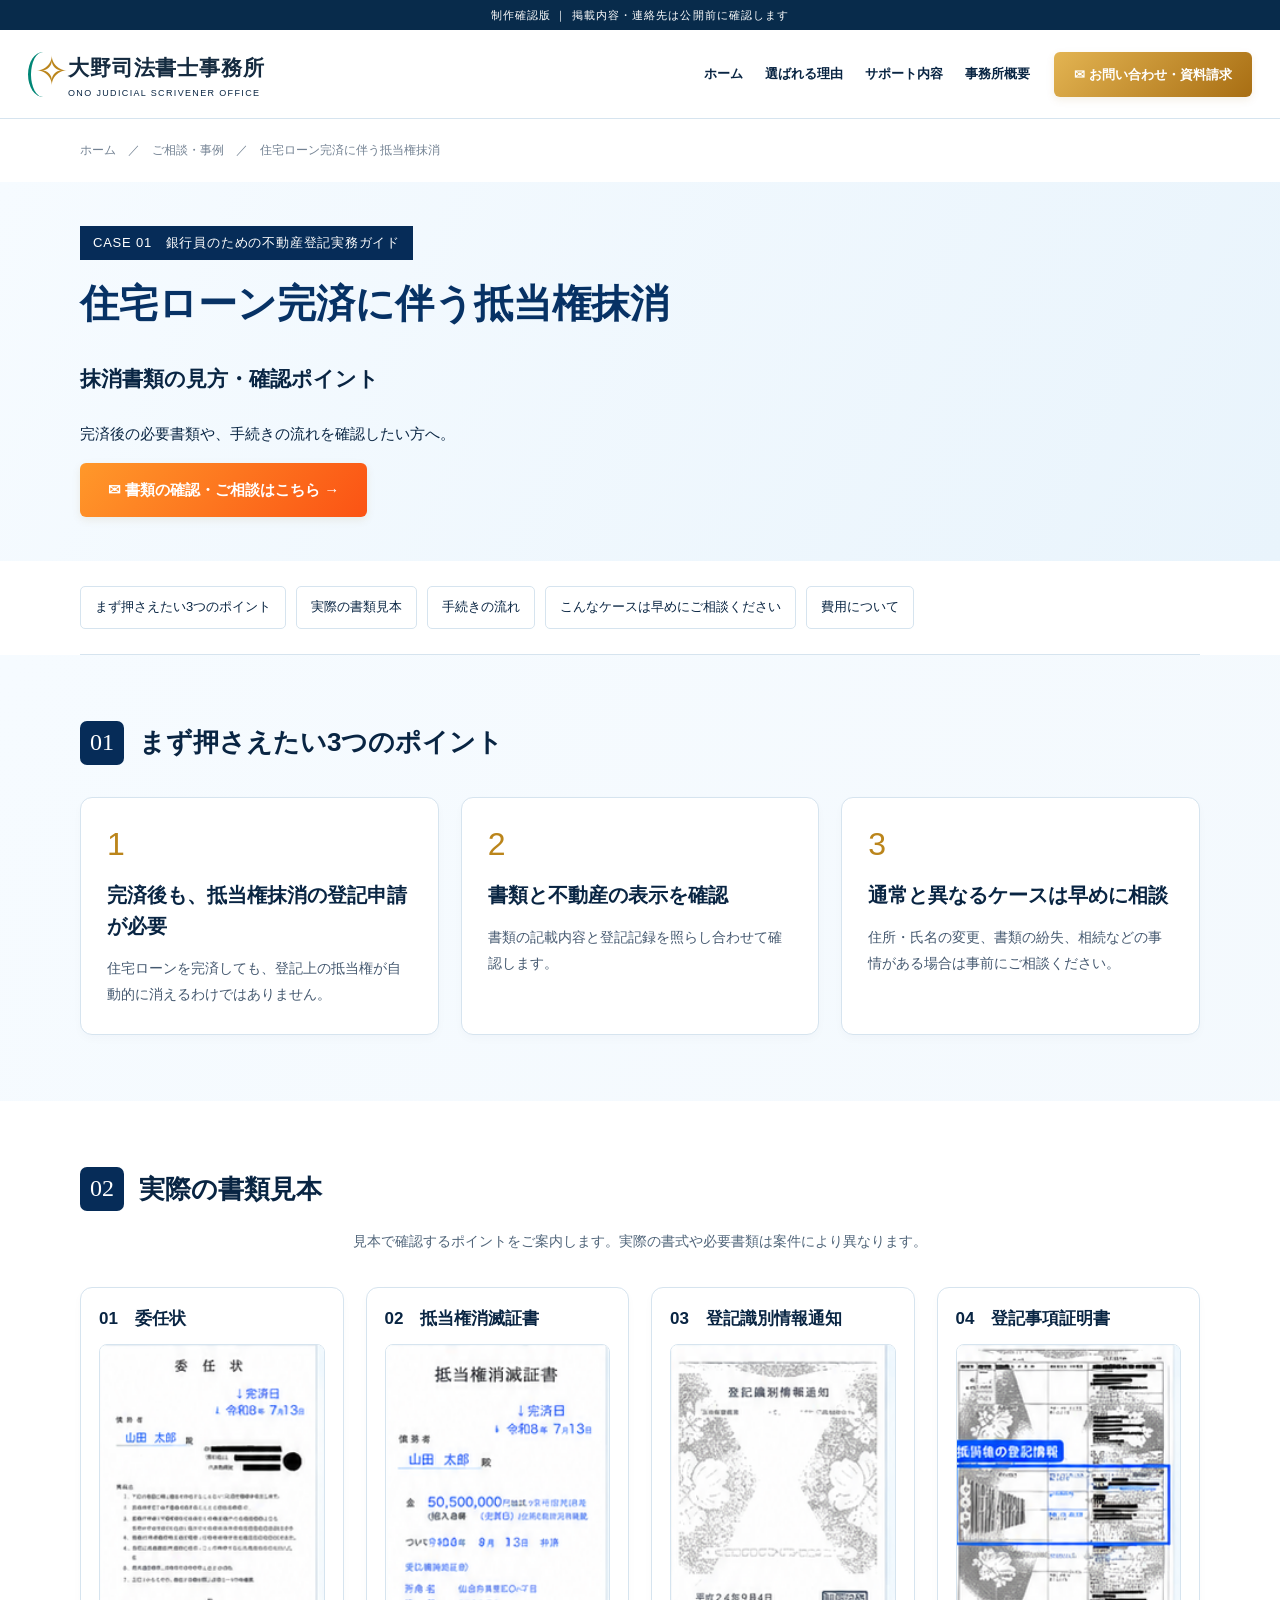
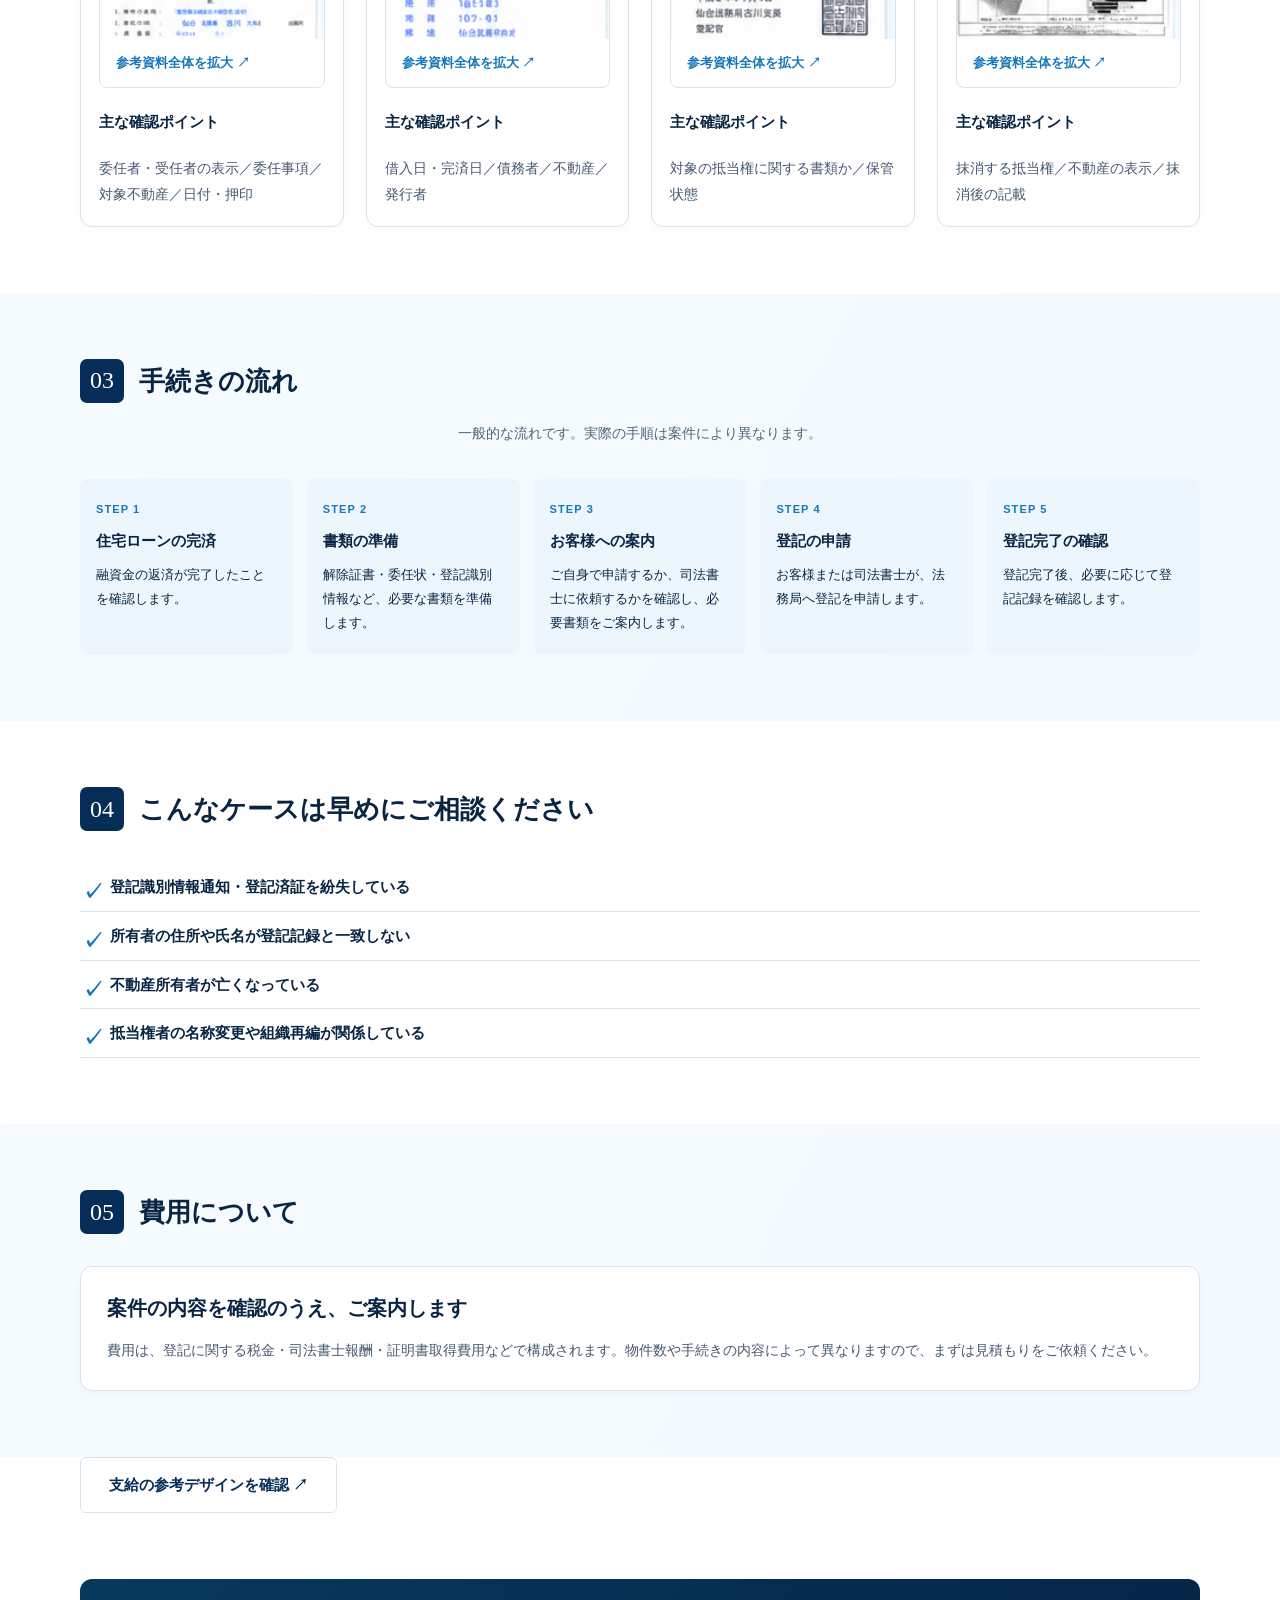
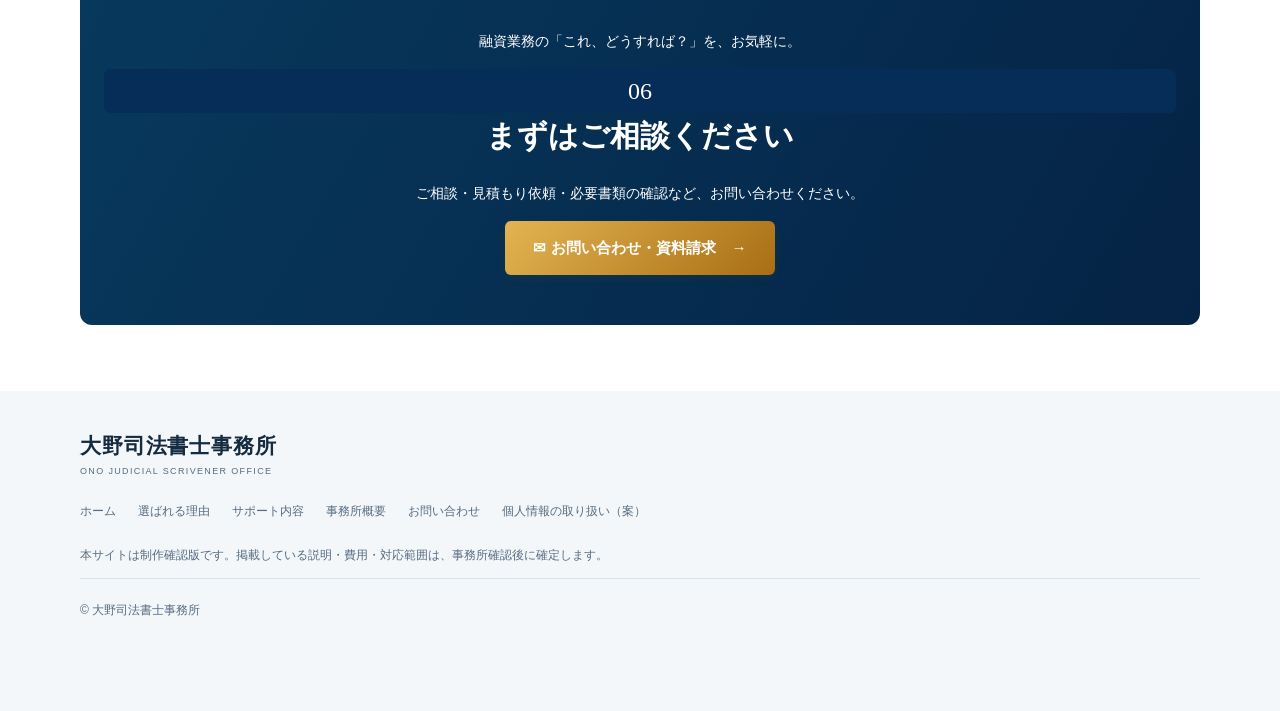
==== cancel.html @ 48072967 "Publish office website preview" ====
<!doctype html><html lang="ja"><head><meta charset="utf-8"><meta name="viewport" content="width=device-width,initial-scale=1"><meta name="robots" content="noindex,nofollow"><meta name="description" content="銀行・信用金庫の融資業務を、司法書士の専門知識でサポート。大野司法書士事務所の制作確認版です。"><title>住宅ローン完済に伴う抵当権抹消｜大野司法書士事務所</title><link rel="stylesheet" href="assets/style.css"><script defer src="assets/main.js"></script></head><body><div class="review">制作確認版 ｜ 掲載内容・連絡先は公開前に確認します</div><header class="header"><div class="header-inner"><a class="brand" href="index.html"><span class="mark" aria-hidden="true">✧</span><span><strong>大野司法書士事務所</strong><small>ONO JUDICIAL SCRIVENER OFFICE</small></span></a><button class="menu" aria-expanded="false" aria-controls="navigation">メニュー ☰</button><nav class="nav" id="navigation" aria-label="メインナビゲーション"><a href="index.html">ホーム</a><a href="index.html#reasons">選ばれる理由</a><a href="index.html#support">サポート内容</a><a href="index.html#office">事務所概要</a></nav><a class="btn" href="contact.html?subject=cancel">✉ お問い合わせ・資料請求</a></div></header><a class="skip-link" href="#main">本文へ移動</a><main id="main"><div class="wrap crumb"><a href="index.html">ホーム</a>　／　ご相談・事例　／　住宅ローン完済に伴う抵当権抹消</div><section class="page-hero"><div class="wrap"><span class="label">CASE 01　銀行員のための不動産登記実務ガイド</span><h1>住宅ローン完済に伴う抵当権抹消</h1><p class="lead">抹消書類の見方・確認ポイント</p><p>完済後の必要書類や、手続きの流れを確認したい方へ。</p><a class="btn orange" href="contact.html?subject=cancel">✉ 書類の確認・ご相談はこちら →</a></div></section><nav class="wrap page-toc" aria-label="ページ内メニュー"><a href="#section-1">まず押さえたい3つのポイント</a><a href="#section-2">実際の書類見本</a><a href="#section-3">手続きの流れ</a><a href="#section-4">こんなケースは早めにご相談ください</a><a href="#section-5">費用について</a></nav><section class="section pale" ><div class="wrap"><div class="section-title"><h2 id="section-1" class="detail-heading"><span>01</span>まず押さえたい3つのポイント</h2></div><div class="grid three"><article class="card"><div class="icon" aria-hidden="true">1</div><h3>完済後も、抵当権抹消の登記申請が必要</h3><p>住宅ローンを完済しても、登記上の抵当権が自動的に消えるわけではありません。</p></article><article class="card"><div class="icon" aria-hidden="true">2</div><h3>書類と不動産の表示を確認</h3><p>書類の記載内容と登記記録を照らし合わせて確認します。</p></article><article class="card"><div class="icon" aria-hidden="true">3</div><h3>通常と異なるケースは早めに相談</h3><p>住所・氏名の変更、書類の紛失、相続などの事情がある場合は事前にご相談ください。</p></article></div></div></section><section class="section " ><div class="wrap"><div class="section-title"><h2 id="section-2" class="detail-heading"><span>02</span>実際の書類見本</h2><p>見本で確認するポイントをご案内します。実際の書式や必要書類は案件により異なります。</p></div><div class="grid four"><article class="card doc-card"><h3>01　委任状</h3><button class="doc-button" data-image="assets/reference-cancel.png" data-alt="抵当権抹消・支給参考資料"><div class="doc-preview document-window"><img style="left:-21.053%;top:-290.800%" src="assets/reference-cancel.png" alt="書類見本 1（支給ラフから表示）" loading="lazy"></div><span>参考資料全体を拡大 ↗</span></button><h4>主な確認ポイント</h4><p>委任者・受任者の表示／委任事項／対象不動産／日付・押印</p></article><article class="card doc-card"><h3>02　抵当権消滅証書</h3><button class="doc-button" data-image="assets/reference-cancel.png" data-alt="抵当権抹消・支給参考資料"><div class="doc-preview document-window"><img style="left:-135.263%;top:-290.800%" src="assets/reference-cancel.png" alt="書類見本 2（支給ラフから表示）" loading="lazy"></div><span>参考資料全体を拡大 ↗</span></button><h4>主な確認ポイント</h4><p>借入日・完済日／債務者／不動産／発行者</p></article><article class="card doc-card"><h3>03　登記識別情報通知</h3><button class="doc-button" data-image="assets/reference-cancel.png" data-alt="抵当権抹消・支給参考資料"><div class="doc-preview document-window"><img style="left:-248.947%;top:-290.800%" src="assets/reference-cancel.png" alt="書類見本 3（支給ラフから表示）" loading="lazy"></div><span>参考資料全体を拡大 ↗</span></button><h4>主な確認ポイント</h4><p>対象の抵当権に関する書類か／保管状態</p></article><article class="card doc-card"><h3>04　登記事項証明書</h3><button class="doc-button" data-image="assets/reference-cancel.png" data-alt="抵当権抹消・支給参考資料"><div class="doc-preview document-window"><img style="left:-364.211%;top:-290.800%" src="assets/reference-cancel.png" alt="書類見本 4（支給ラフから表示）" loading="lazy"></div><span>参考資料全体を拡大 ↗</span></button><h4>主な確認ポイント</h4><p>抹消する抵当権／不動産の表示／抹消後の記載</p></article></div></div></section><section class="section pale" ><div class="wrap"><div class="section-title"><h2 id="section-3" class="detail-heading"><span>03</span>手続きの流れ</h2><p>一般的な流れです。実際の手順は案件により異なります。</p></div><div class="steps "><article class="step"><h3>住宅ローンの完済</h3><p>融資金の返済が完了したことを確認します。</p></article><article class="step"><h3>書類の準備</h3><p>解除証書・委任状・登記識別情報など、必要な書類を準備します。</p></article><article class="step"><h3>お客様への案内</h3><p>ご自身で申請するか、司法書士に依頼するかを確認し、必要書類をご案内します。</p></article><article class="step"><h3>登記の申請</h3><p>お客様または司法書士が、法務局へ登記を申請します。</p></article><article class="step"><h3>登記完了の確認</h3><p>登記完了後、必要に応じて登記記録を確認します。</p></article></div></div></section><section class="section " ><div class="wrap"><div class="section-title"><h2 id="section-4" class="detail-heading"><span>04</span>こんなケースは早めにご相談ください</h2></div><ul class="checklist"><li>登記識別情報通知・登記済証を紛失している</li><li>所有者の住所や氏名が登記記録と一致しない</li><li>不動産所有者が亡くなっている</li><li>抵当権者の名称変更や組織再編が関係している</li></ul></div></section><section class="section pale" ><div class="wrap"><div class="section-title"><h2 id="section-5" class="detail-heading"><span>05</span>費用について</h2></div><div class="card"><h3>案件の内容を確認のうえ、ご案内します</h3><p>費用は、登記に関する税金・司法書士報酬・証明書取得費用などで構成されます。物件数や手続きの内容によって異なりますので、まずは見積もりをご依頼ください。</p></div></div></section><div class="wrap"><button class="btn outline" data-image="assets/reference-cancel.png" data-alt="支給デザイン参考資料">支給の参考デザインを確認 ↗</button></div><section class="section"><div class="wrap"><div class="cta"><p>融資業務の「これ、どうすれば？」を、お気軽に。</p><h2 id="section-6" class="detail-heading"><span>06</span>まずはご相談ください</h2><p>ご相談・見積もり依頼・必要書類の確認など、お問い合わせください。</p><a class="btn" href="contact.html?subject=cancel">✉ お問い合わせ・資料請求 <span>→</span></a></div></div></section></main><footer class="footer"><div class="wrap"><a class="brand" href="index.html"><span><strong>大野司法書士事務所</strong><small>ONO JUDICIAL SCRIVENER OFFICE</small></span></a><div class="footer-links"><a href="index.html">ホーム</a><a href="index.html#reasons">選ばれる理由</a><a href="index.html#support">サポート内容</a><a href="index.html#office">事務所概要</a><a href="contact.html?subject=cancel">お問い合わせ</a><a href="contact.html#privacy">個人情報の取り扱い（案）</a></div><p>本サイトは制作確認版です。掲載している説明・費用・対応範囲は、事務所確認後に確定します。</p><div class="copyright">© 大野司法書士事務所</div></div></footer><a class="btn floating" href="contact.html?subject=cancel">✉ ご相談・お問い合わせ →</a><dialog class="modal" id="image-modal" aria-label="参考資料の拡大表示"><button class="close" aria-label="閉じる">×</button><img alt="参考資料"></dialog></body></html>
---- assets/style.css ----
@charset "UTF-8";
:root{--navy:#062c58;--ink:#092543;--blue:#1678b9;--gold:#bb851b;--pale:#edf6fc;--line:#d6e4ef;--orange:#f46a17}*{box-sizing:border-box}html{scroll-behavior:smooth;scroll-padding-top:120px}body{margin:0;color:var(--ink);font-family:"Hiragino Kaku Gothic ProN","Yu Gothic",Meiryo,sans-serif;line-height:1.85;font-size:15px;background:white}a{color:inherit;text-decoration:none}button,input,select,textarea{font:inherit}button,a,input,select,textarea{touch-action:manipulation}a:focus-visible,button:focus-visible,input:focus-visible,select:focus-visible,textarea:focus-visible{outline:3px solid #1689bd;outline-offset:4px}img{max-width:100%;display:block}p{margin:0 0 1em}h1,h2,h3{line-height:1.55;margin:0 0 .7em}h1,h2,.serif{font-family:"Yu Mincho","Hiragino Mincho ProN",serif}h2{font-size:32px}h3{font-size:20px}.wrap{width:min(1120px,calc(100% - 48px));margin:auto}.review{background:#082b4b;color:#fff;text-align:center;font-size:11px;padding:5px 20px;letter-spacing:.1em}.header{position:sticky;top:0;z-index:20;background:#fffffffa;border-bottom:1px solid var(--line)}.header-inner{display:flex;gap:24px;align-items:center;min-height:88px;max-width:1400px;padding:12px 28px;margin:auto}.brand{display:flex;align-items:center;gap:10px;white-space:nowrap}.mark{width:30px;height:45px;color:var(--gold);font-family:serif;font-size:40px;line-height:1;border-left:3px solid #008676;border-radius:50%;padding-left:4px}.brand strong{display:block;font-size:21px;color:#152b40;letter-spacing:.04em}.brand small{display:block;font-size:9px;letter-spacing:.15em;line-height:1.3}.nav{margin-left:auto;display:flex;gap:22px;font-size:13px;font-weight:bold;align-items:center}.nav a:hover{color:var(--gold)}.btn{display:inline-flex;justify-content:center;gap:16px;align-items:center;background:linear-gradient(135deg,#e3b452,#a86e13);color:white;border:0;border-radius:6px;padding:16px 28px;font-weight:bold;box-shadow:0 3px 8px #9461091a;cursor:pointer;line-height:1.5}.btn:hover{filter:brightness(1.08);transform:translateY(-1px)}.btn.orange{background:linear-gradient(130deg,#ff982a,#fb5314)}.btn.outline{background:white;color:var(--navy);border:1px solid var(--line);box-shadow:none}.header .btn{font-size:13px;padding:13px 20px}.menu{display:none;background:none;border:1px solid var(--line);padding:8px 12px;color:var(--navy);border-radius:4px}.hero{position:relative;overflow:hidden;background:linear-gradient(110deg,#f4faff,#e8f3fa);min-height:530px;display:flex;align-items:center}.hero-img{position:absolute;right:0;top:0;width:61%;height:100%;object-fit:cover;object-position:65% center}.hero:after{content:"";position:absolute;inset:0;background:linear-gradient(90deg,#f1f8fe 4%,#f1f8fe 32%,#f1f8feeb 42%,#f1f8fe00 70%)}.hero-copy{position:relative;z-index:1;padding:56px 0 64px;max-width:620px}.eyebrow{font-size:13px;letter-spacing:.12em;color:var(--blue);font-weight:bold;margin-bottom:15px}.ribbon{display:inline-block;background:var(--navy);color:white;padding:6px 20px;transform:skewX(-8deg);letter-spacing:.04em;margin-bottom:20px;font-size:17px;font-weight:bold}.hero h1{font-size:44px;font-weight:800;letter-spacing:.025em;line-height:1.55}.under{background:linear-gradient(transparent 74%,#f4d781 74%,#f4d781 90%,transparent 90%)}.hero p{max-width:510px;font-weight:600;font-size:16px}.hero .btn{margin-top:12px}.hero-note{margin-top:14px;font-size:11px!important;color:#486078;font-weight:400!important}.quick{display:grid;grid-template-columns:repeat(3,1fr);background:white;border:1px solid var(--line);box-shadow:0 8px 25px #07294f0a;margin-top:-1px}.quick a{padding:20px;text-align:center;font-weight:bold;border-right:1px solid var(--line);font-size:14px}.quick a:last-child{border:0}.quick b{color:var(--gold);margin-right:10px;font-size:23px}.section{padding:66px 0}.section.pale{background:linear-gradient(120deg,#f6fbff,#eaf4fc88)}.section-title{text-align:center;margin-bottom:32px}.section-title h2:before,.section-title h2:after{content:"";display:inline-block;vertical-align:middle;width:36px;height:1px;background:var(--gold);margin:0 22px}.section-title p{color:#50657a;font-size:14px}.grid{display:grid;gap:22px}.three{grid-template-columns:repeat(3,1fr)}.four{grid-template-columns:repeat(4,1fr)}.two{grid-template-columns:repeat(2,1fr)}.card{background:white;border:1px solid var(--line);border-radius:12px;padding:26px;box-shadow:0 4px 10px #10385c06}.card p{font-size:14px;margin:0;color:#455970}.card .icon{font-size:32px;color:var(--gold);line-height:1.3;margin-bottom:15px}.checklist{list-style:none;margin:0;padding:0}.checklist li{border-bottom:1px solid var(--line);padding:10px 0 10px 30px;position:relative;font-weight:600}.checklist li:before{content:"✓";position:absolute;left:2px;color:var(--blue);font-size:21px;font-weight:bold}.split{display:grid;grid-template-columns:34% 1fr;gap:42px;align-items:center}.split>img{width:100%;height:340px;object-fit:cover;border-radius:12px}.big-number{font-family:Georgia,serif;font-size:40px;line-height:1;color:var(--gold);margin-bottom:15px}.reason{position:relative;padding-top:30px}.feature{display:flex;align-items:center;gap:13px;padding:20px;background:white;border:1px solid var(--line);border-radius:8px;font-weight:bold;font-size:14px}.feature b{font:28px Georgia;color:var(--gold)}.case-card{padding:0;overflow:hidden;display:flex;flex-direction:column;transition:.2s}.case-card:hover{transform:translateY(-4px);box-shadow:0 10px 24px #062c5814}.case-image{height:146px;background:linear-gradient(130deg,#eaf4fc,#e5eff6);display:flex;align-items:center;justify-content:center;color:var(--navy);font-size:48px;position:relative}.case-image small{position:absolute;top:13px;left:16px;font:italic 18px Georgia;color:#8f641a}.case-card h3{padding:20px 22px 0;font-size:18px}.case-card p{padding:0 22px 16px}.case-card .more{padding:13px 22px;border-top:1px solid var(--line);font-size:13px;color:var(--gold);font-weight:bold;margin-top:auto}.banner{background:var(--navy);color:white;border-radius:12px;padding:32px;display:flex;gap:28px;justify-content:space-between;align-items:center}.banner h2{font-size:25px}.banner p{margin:0;font-size:13px}.banner .btn{white-space:nowrap}.portrait{object-position:center 22%!important}.name{text-align:right;font-size:22px;font-family:serif;font-weight:bold}.name small{font-family:sans-serif;font-size:12px;display:block}.table{width:100%;border-collapse:collapse}.table th,.table td{text-align:left;border-bottom:1px solid var(--line);padding:16px 20px;vertical-align:top}.table th{width:27%;background:#eff5f9;font-weight:600}.table td{background:#fff}.pending{color:#805e23;background:#fff8e8;padding:12px 18px;border-left:3px solid #c6932f;font-size:13px;margin:20px 0}.faq details{border-bottom:1px solid var(--line);padding:20px 8px}.faq summary{cursor:pointer;font-weight:bold}.faq details p{margin:16px 0 0;color:#50657a;font-size:14px}.cta{text-align:center;background:linear-gradient(120deg,#07395d,#052345);color:white;padding:50px 24px;border-radius:12px}.cta h2{font-size:30px}.cta p{font-size:14px}.footer{background:#f3f7fa;padding:36px 0 90px;color:#576c80;font-size:12px}.footer-links{display:flex;flex-wrap:wrap;gap:22px;margin:22px 0}.copyright{border-top:1px solid var(--line);padding-top:20px}.floating{display:none}.crumb{font-size:12px;color:#738293;padding:20px 0}.page-hero{background:linear-gradient(115deg,#f6fbff,#e9f4fc);padding:44px 0}.page-hero h1{font-family:inherit;font-size:39px;max-width:850px;color:#073265;line-height:1.5}.page-hero .lead{font-size:21px;font-weight:bold}.page-hero p{max-width:820px}.label{background:var(--navy);color:white;padding:5px 13px;display:inline-block;font-size:13px;letter-spacing:.06em;margin-bottom:15px}.num-title{font-family:inherit;font-size:27px;border-bottom:1px solid var(--line);padding-bottom:12px;margin-bottom:26px}.num-title b{display:inline-grid;place-items:center;background:var(--navy);color:white;border-radius:6px;width:38px;height:38px;font-size:22px;margin-right:14px}.steps{counter-reset:step;display:grid;grid-template-columns:repeat(5,1fr);gap:14px}.step{background:#edf6fc;padding:20px 16px;border-radius:8px}.step:before{counter-increment:step;content:"STEP " counter(step);font-size:11px;display:block;color:var(--blue);letter-spacing:.1em;margin-bottom:10px;font-weight:bold}.step h3{font-size:15px}.step p{font-size:13px;margin:0}.doc-button{width:100%;padding:0;border:1px solid var(--line);background:white;color:var(--blue);border-radius:8px;overflow:hidden;cursor:pointer;text-align:left}.doc-preview{height:260px;overflow:hidden;background:#eef7fd}.doc-preview img{width:100%;height:auto}.doc-button span{display:block;padding:12px 16px;font-size:13px;font-weight:bold}.doc-card{padding:18px}.doc-card h3{font-size:17px}.doc-card ul{padding-left:18px;font-size:13px}.modal{width:min(1000px,95vw);max-height:93vh;border:0;border-radius:10px;padding:12px;box-shadow:0 10px 80px #0004}.modal::backdrop{background:#00172fbd}.modal img{width:100%;height:auto}.close{position:sticky;top:0;float:right;border:0;border-radius:50%;width:42px;height:42px;background:var(--navy);color:white;cursor:pointer;z-index:2;font-size:25px}.form{max-width:760px;margin:auto}.field{display:block;margin-bottom:25px;font-weight:bold}.field small{font-size:11px;color:#af551b;margin-left:9px}.field input,.field select,.field textarea{display:block;width:100%;padding:13px;background:white;border:1px solid #b8cbdb;border-radius:5px;color:var(--ink);margin-top:9px;font-weight:normal}.field textarea{min-height:160px;resize:vertical}.consent{font-size:13px;display:flex;gap:12px;align-items:flex-start;margin:22px 0}.form-actions{display:flex;gap:14px;flex-wrap:wrap}.notice{font-size:13px;background:#f3f7fa;padding:16px 20px;border-radius:6px}.confirm{white-space:pre-wrap;word-break:break-word;background:#f1f7fb;border:1px solid var(--line);padding:24px;border-radius:8px;margin:25px 0}.confirm[hidden]{display:none}.review-note{font-size:12px;color:#66798a}.staff-grid{display:grid;grid-template-columns:1fr 1fr;gap:26px}.staff-grid figure{margin:0}.staff-grid img{width:100%;height:300px;object-fit:cover;border-radius:10px}.staff-grid figure:last-child img{object-position:center 36%}.staff-grid figcaption{font-size:14px;margin-top:10px}.reference-link{display:inline-block;font-size:13px;color:var(--blue);border-bottom:1px solid var(--line);margin-top:20px} @media(min-width:1500px){.hero-img{width:59%}}@media(max-width:1100px){.nav{gap:12px;font-size:12px}.header-inner{gap:16px;padding:12px 20px}.header .btn{display:none}.hero h1{font-size:38px}.four{grid-template-columns:repeat(2,1fr)}}@media(max-width:760px){body{font-size:14px}.wrap{width:calc(100% - 36px)}.header-inner{min-height:72px;padding:10px 18px}.brand strong{font-size:18px}.brand small{font-size:8px}.menu{display:block;margin-left:auto}.nav{display:none;position:absolute;top:100%;left:0;width:100%;padding:20px;background:white;border-bottom:1px solid var(--line);font-size:14px}.nav.open{display:grid;gap:0}.nav a{padding:12px}.hero{min-height:0;display:block;padding-bottom:0}.hero-img{position:relative;width:100%;height:260px;object-position:65% 40%;order:2}.hero:after{display:none}.hero-copy{padding:34px 0 30px;max-width:none}.hero>.wrap{display:flex;flex-direction:column}.hero h1{font-size:30px;line-height:1.6}.hero p{font-size:14px}.ribbon{font-size:13px;margin-bottom:15px}.hero .btn{font-size:14px}.section{padding:42px 0}.section-title{margin-bottom:24px}h2{font-size:25px}.section-title h2:before,.section-title h2:after{width:16px;margin:0 10px}.quick a{font-size:11px;padding:14px 5px}.quick b{display:block;margin:0;font-size:22px}.three,.two,.split{grid-template-columns:1fr}.four{gap:12px}.grid{gap:16px}.card{padding:22px}.split{gap:25px}.split>img{height:240px}.feature{font-size:12px;padding:14px 12px;gap:9px}.feature b{font-size:24px}.case-card{padding:0}.case-image{height:120px}.banner{display:block;padding:25px}.banner .btn{margin-top:20px;width:100%}.banner h2{font-size:23px}.table th,.table td{padding:12px;font-size:13px}.table th{width:32%}.cta h2{font-size:25px}.floating{position:fixed;bottom:12px;left:18px;right:18px;z-index:15;display:flex;padding:14px}.footer{padding-bottom:100px}.page-hero{padding:32px 0}.page-hero h1{font-size:29px}.page-hero .lead{font-size:18px}.num-title{font-size:21px}.num-title b{width:32px;height:32px;margin-right:8px}.steps{grid-template-columns:1fr}.step{display:grid;grid-template-columns:60px 1fr;column-gap:12px}.step p{grid-column:2}.step:before{grid-row:span 2;margin:0}.doc-preview{height:320px}.staff-grid{grid-template-columns:1fr}.staff-grid img{height:280px}.form-actions .btn{width:100%}}@media(prefers-reduced-motion:reduce){html{scroll-behavior:auto}*{transition:none!important}}
/* Detailed guides */
.skip-link{position:fixed;top:-100px;left:20px;z-index:100;background:white;padding:12px 20px;border:2px solid var(--blue)}.skip-link:focus{top:10px}
.page-toc{display:flex;flex-wrap:wrap;gap:10px;padding-top:25px;padding-bottom:25px;border-bottom:1px solid var(--line)}.page-toc a{border:1px solid var(--line);border-radius:5px;padding:8px 14px;font-size:13px;background:#fff}.page-toc a:hover{background:var(--pale)}
.section-title .detail-heading{font-family:inherit;text-align:left;font-size:26px;display:flex;gap:15px;align-items:center}.section-title .detail-heading:before,.section-title .detail-heading:after{display:none}.detail-heading span{display:grid;place-items:center;min-width:44px;height:44px;border-radius:7px;background:var(--navy);color:white;font:24px Georgia}.long-steps{grid-template-columns:repeat(2,minmax(0,1fr));gap:16px}.long-steps .step{padding:24px}.document-window{position:relative;height:auto!important;aspect-ratio:190/250;background:white}.document-window img{position:absolute;width:481.0526%;max-width:none;height:auto}
@media(max-width:760px){.long-steps{grid-template-columns:1fr}.section-title .detail-heading{font-size:21px}.page-toc{gap:8px}.page-toc a{font-size:12px;padding:8px 10px}.document-window{max-width:280px;margin:auto}.doc-card h4{margin-bottom:8px}}
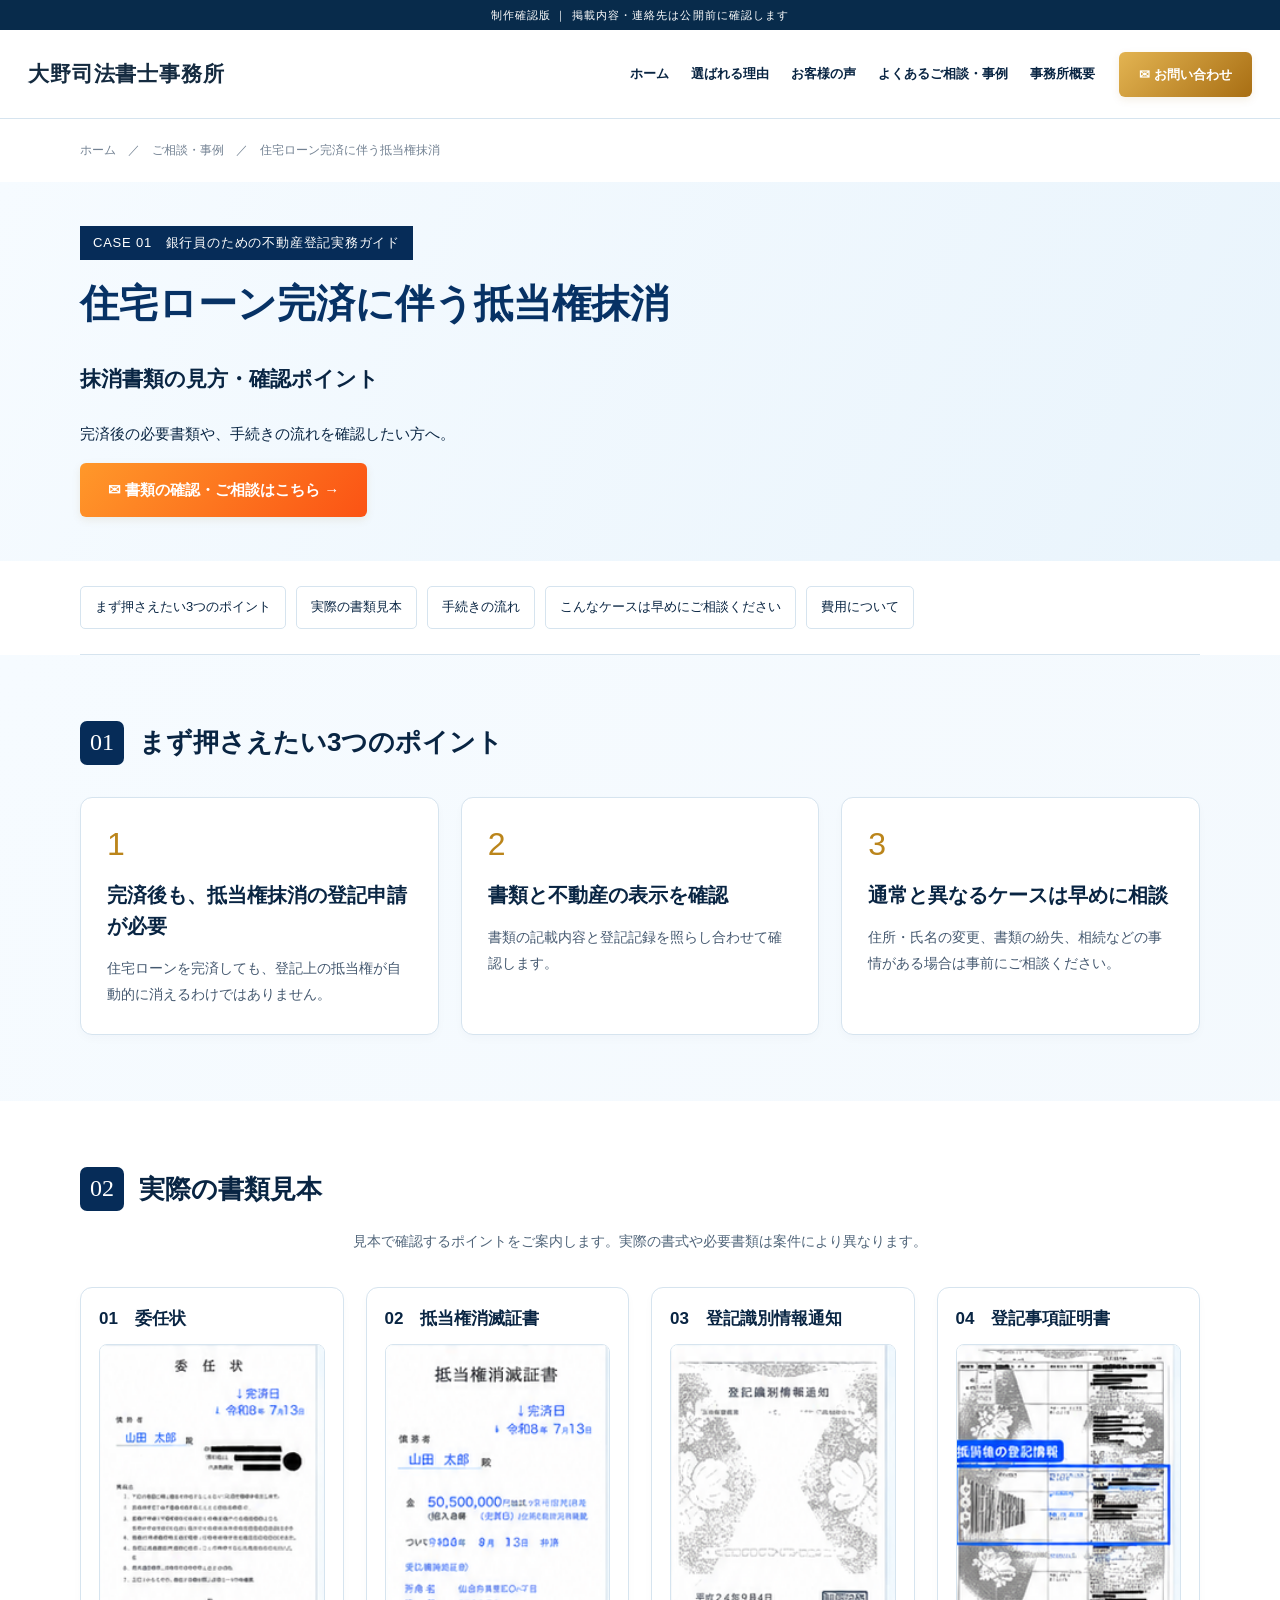
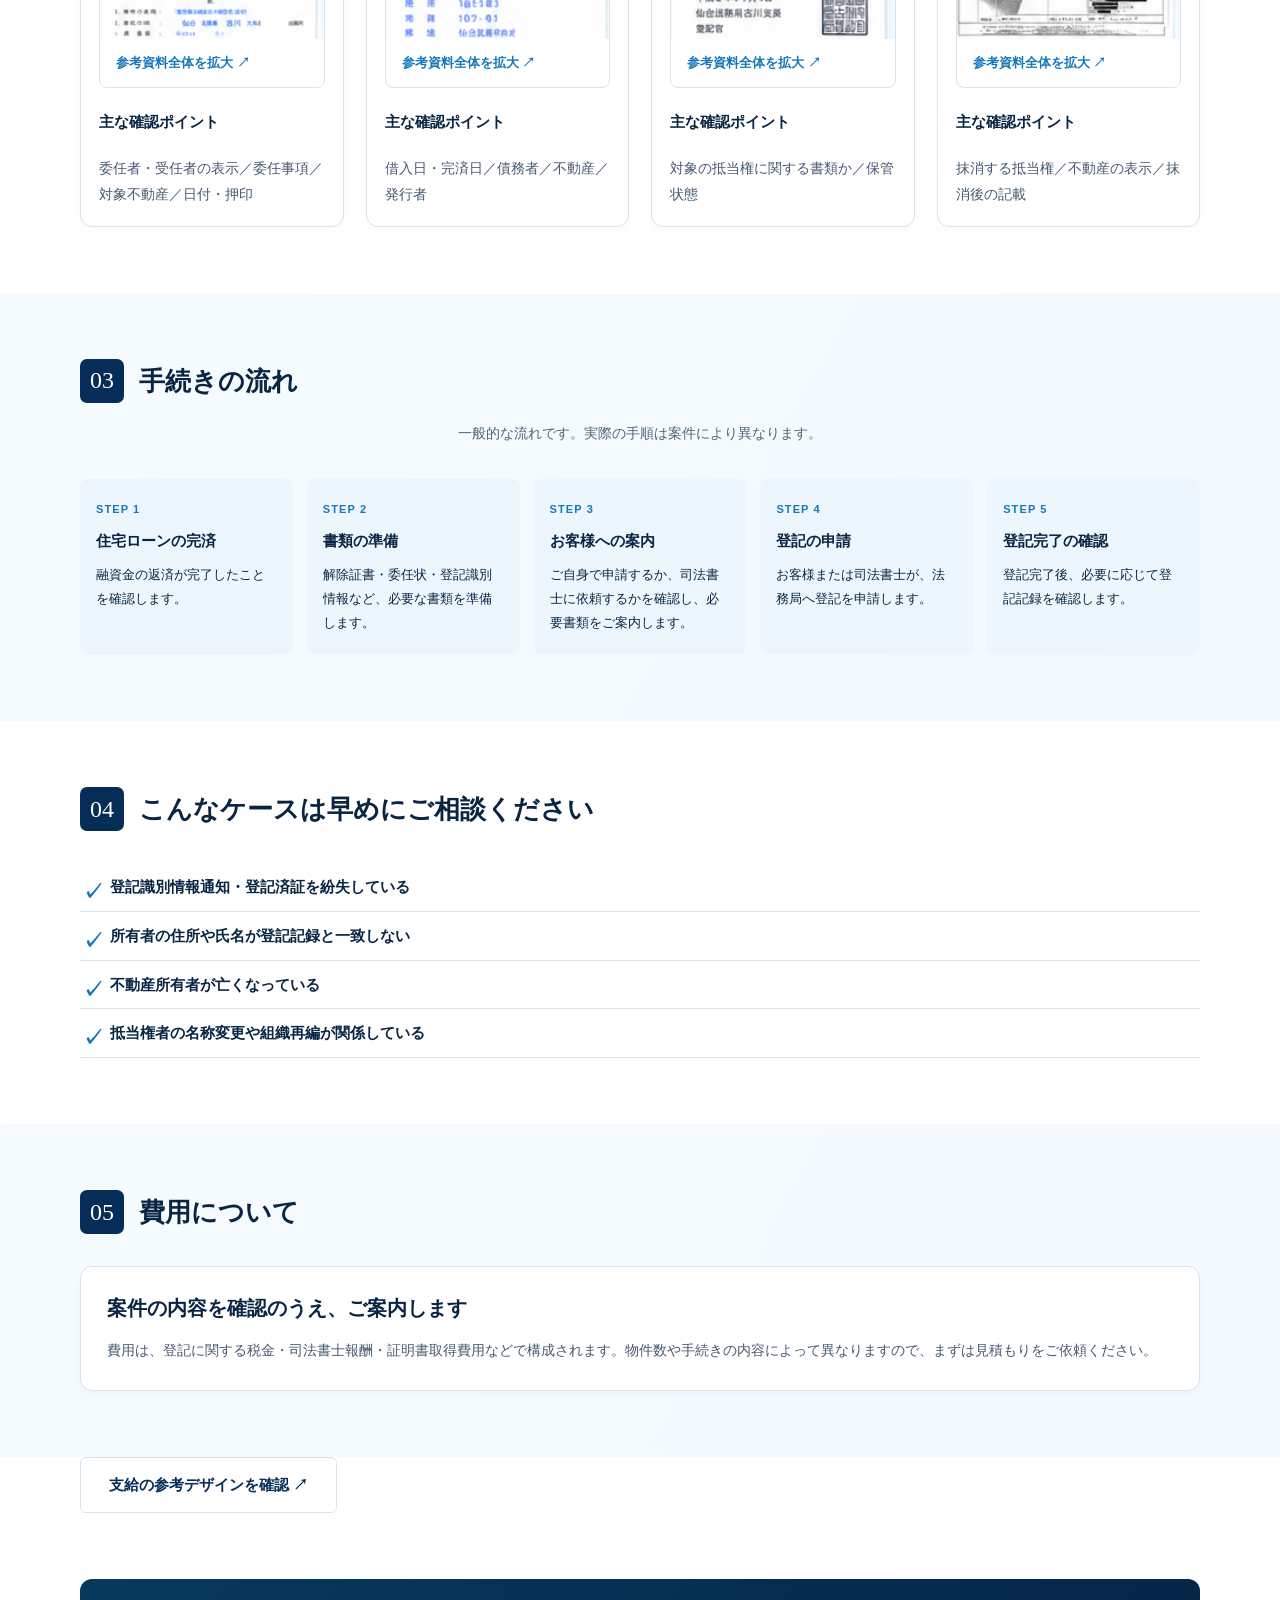
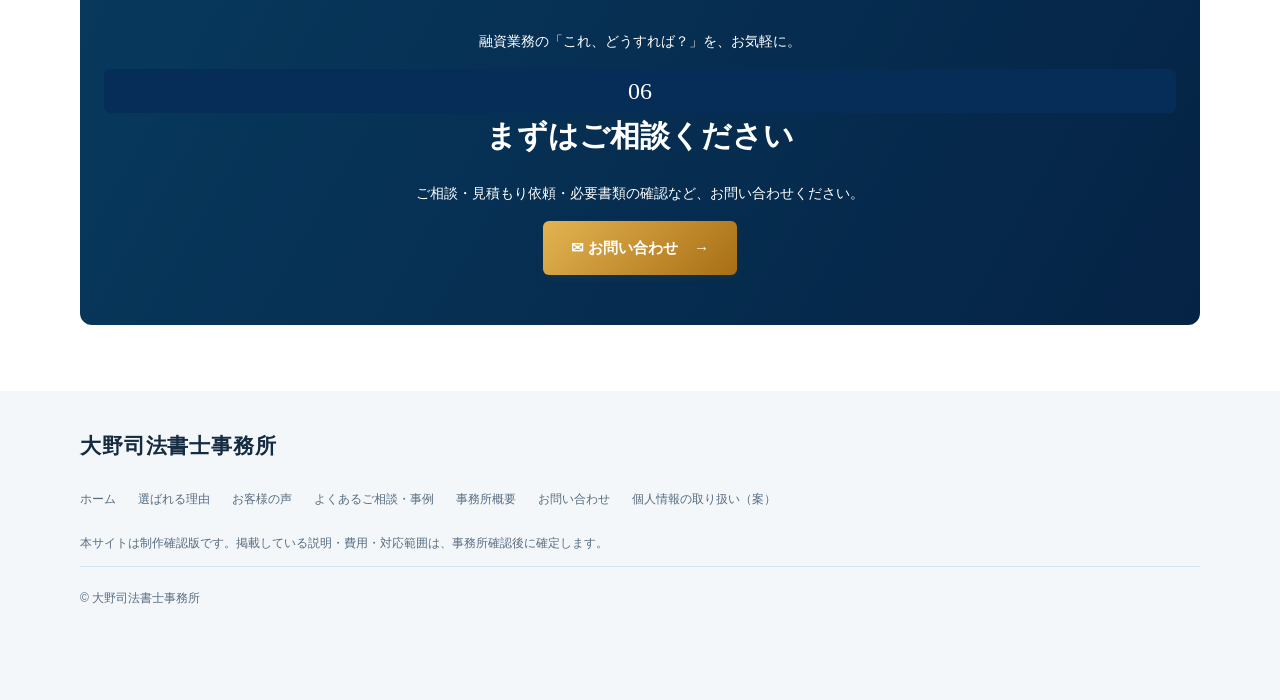
==== commit c347939e: "Apply client revisions to LP profiles, office information and navigation" ====
--- a/cancel.html
+++ b/cancel.html
@@ -1 +1 @@
-<!doctype html><html lang="ja"><head><meta charset="utf-8"><meta name="viewport" content="width=device-width,initial-scale=1"><meta name="robots" content="noindex,nofollow"><meta name="description" content="銀行・信用金庫の融資業務を、司法書士の専門知識でサポート。大野司法書士事務所の制作確認版です。"><title>住宅ローン完済に伴う抵当権抹消｜大野司法書士事務所</title><link rel="stylesheet" href="assets/style.css"><script defer src="assets/main.js"></script></head><body><div class="review">制作確認版 ｜ 掲載内容・連絡先は公開前に確認します</div><header class="header"><div class="header-inner"><a class="brand" href="index.html"><span class="mark" aria-hidden="true">✧</span><span><strong>大野司法書士事務所</strong><small>ONO JUDICIAL SCRIVENER OFFICE</small></span></a><button class="menu" aria-expanded="false" aria-controls="navigation">メニュー ☰</button><nav class="nav" id="navigation" aria-label="メインナビゲーション"><a href="index.html">ホーム</a><a href="index.html#reasons">選ばれる理由</a><a href="index.html#support">サポート内容</a><a href="index.html#office">事務所概要</a></nav><a class="btn" href="contact.html?subject=cancel">✉ お問い合わせ・資料請求</a></div></header><a class="skip-link" href="#main">本文へ移動</a><main id="main"><div class="wrap crumb"><a href="index.html">ホーム</a>　／　ご相談・事例　／　住宅ローン完済に伴う抵当権抹消</div><section class="page-hero"><div class="wrap"><span class="label">CASE 01　銀行員のための不動産登記実務ガイド</span><h1>住宅ローン完済に伴う抵当権抹消</h1><p class="lead">抹消書類の見方・確認ポイント</p><p>完済後の必要書類や、手続きの流れを確認したい方へ。</p><a class="btn orange" href="contact.html?subject=cancel">✉ 書類の確認・ご相談はこちら →</a></div></section><nav class="wrap page-toc" aria-label="ページ内メニュー"><a href="#section-1">まず押さえたい3つのポイント</a><a href="#section-2">実際の書類見本</a><a href="#section-3">手続きの流れ</a><a href="#section-4">こんなケースは早めにご相談ください</a><a href="#section-5">費用について</a></nav><section class="section pale" ><div class="wrap"><div class="section-title"><h2 id="section-1" class="detail-heading"><span>01</span>まず押さえたい3つのポイント</h2></div><div class="grid three"><article class="card"><div class="icon" aria-hidden="true">1</div><h3>完済後も、抵当権抹消の登記申請が必要</h3><p>住宅ローンを完済しても、登記上の抵当権が自動的に消えるわけではありません。</p></article><article class="card"><div class="icon" aria-hidden="true">2</div><h3>書類と不動産の表示を確認</h3><p>書類の記載内容と登記記録を照らし合わせて確認します。</p></article><article class="card"><div class="icon" aria-hidden="true">3</div><h3>通常と異なるケースは早めに相談</h3><p>住所・氏名の変更、書類の紛失、相続などの事情がある場合は事前にご相談ください。</p></article></div></div></section><section class="section " ><div class="wrap"><div class="section-title"><h2 id="section-2" class="detail-heading"><span>02</span>実際の書類見本</h2><p>見本で確認するポイントをご案内します。実際の書式や必要書類は案件により異なります。</p></div><div class="grid four"><article class="card doc-card"><h3>01　委任状</h3><button class="doc-button" data-image="assets/reference-cancel.png" data-alt="抵当権抹消・支給参考資料"><div class="doc-preview document-window"><img style="left:-21.053%;top:-290.800%" src="assets/reference-cancel.png" alt="書類見本 1（支給ラフから表示）" loading="lazy"></div><span>参考資料全体を拡大 ↗</span></button><h4>主な確認ポイント</h4><p>委任者・受任者の表示／委任事項／対象不動産／日付・押印</p></article><article class="card doc-card"><h3>02　抵当権消滅証書</h3><button class="doc-button" data-image="assets/reference-cancel.png" data-alt="抵当権抹消・支給参考資料"><div class="doc-preview document-window"><img style="left:-135.263%;top:-290.800%" src="assets/reference-cancel.png" alt="書類見本 2（支給ラフから表示）" loading="lazy"></div><span>参考資料全体を拡大 ↗</span></button><h4>主な確認ポイント</h4><p>借入日・完済日／債務者／不動産／発行者</p></article><article class="card doc-card"><h3>03　登記識別情報通知</h3><button class="doc-button" data-image="assets/reference-cancel.png" data-alt="抵当権抹消・支給参考資料"><div class="doc-preview document-window"><img style="left:-248.947%;top:-290.800%" src="assets/reference-cancel.png" alt="書類見本 3（支給ラフから表示）" loading="lazy"></div><span>参考資料全体を拡大 ↗</span></button><h4>主な確認ポイント</h4><p>対象の抵当権に関する書類か／保管状態</p></article><article class="card doc-card"><h3>04　登記事項証明書</h3><button class="doc-button" data-image="assets/reference-cancel.png" data-alt="抵当権抹消・支給参考資料"><div class="doc-preview document-window"><img style="left:-364.211%;top:-290.800%" src="assets/reference-cancel.png" alt="書類見本 4（支給ラフから表示）" loading="lazy"></div><span>参考資料全体を拡大 ↗</span></button><h4>主な確認ポイント</h4><p>抹消する抵当権／不動産の表示／抹消後の記載</p></article></div></div></section><section class="section pale" ><div class="wrap"><div class="section-title"><h2 id="section-3" class="detail-heading"><span>03</span>手続きの流れ</h2><p>一般的な流れです。実際の手順は案件により異なります。</p></div><div class="steps "><article class="step"><h3>住宅ローンの完済</h3><p>融資金の返済が完了したことを確認します。</p></article><article class="step"><h3>書類の準備</h3><p>解除証書・委任状・登記識別情報など、必要な書類を準備します。</p></article><article class="step"><h3>お客様への案内</h3><p>ご自身で申請するか、司法書士に依頼するかを確認し、必要書類をご案内します。</p></article><article class="step"><h3>登記の申請</h3><p>お客様または司法書士が、法務局へ登記を申請します。</p></article><article class="step"><h3>登記完了の確認</h3><p>登記完了後、必要に応じて登記記録を確認します。</p></article></div></div></section><section class="section " ><div class="wrap"><div class="section-title"><h2 id="section-4" class="detail-heading"><span>04</span>こんなケースは早めにご相談ください</h2></div><ul class="checklist"><li>登記識別情報通知・登記済証を紛失している</li><li>所有者の住所や氏名が登記記録と一致しない</li><li>不動産所有者が亡くなっている</li><li>抵当権者の名称変更や組織再編が関係している</li></ul></div></section><section class="section pale" ><div class="wrap"><div class="section-title"><h2 id="section-5" class="detail-heading"><span>05</span>費用について</h2></div><div class="card"><h3>案件の内容を確認のうえ、ご案内します</h3><p>費用は、登記に関する税金・司法書士報酬・証明書取得費用などで構成されます。物件数や手続きの内容によって異なりますので、まずは見積もりをご依頼ください。</p></div></div></section><div class="wrap"><button class="btn outline" data-image="assets/reference-cancel.png" data-alt="支給デザイン参考資料">支給の参考デザインを確認 ↗</button></div><section class="section"><div class="wrap"><div class="cta"><p>融資業務の「これ、どうすれば？」を、お気軽に。</p><h2 id="section-6" class="detail-heading"><span>06</span>まずはご相談ください</h2><p>ご相談・見積もり依頼・必要書類の確認など、お問い合わせください。</p><a class="btn" href="contact.html?subject=cancel">✉ お問い合わせ・資料請求 <span>→</span></a></div></div></section></main><footer class="footer"><div class="wrap"><a class="brand" href="index.html"><span><strong>大野司法書士事務所</strong><small>ONO JUDICIAL SCRIVENER OFFICE</small></span></a><div class="footer-links"><a href="index.html">ホーム</a><a href="index.html#reasons">選ばれる理由</a><a href="index.html#support">サポート内容</a><a href="index.html#office">事務所概要</a><a href="contact.html?subject=cancel">お問い合わせ</a><a href="contact.html#privacy">個人情報の取り扱い（案）</a></div><p>本サイトは制作確認版です。掲載している説明・費用・対応範囲は、事務所確認後に確定します。</p><div class="copyright">© 大野司法書士事務所</div></div></footer><a class="btn floating" href="contact.html?subject=cancel">✉ ご相談・お問い合わせ →</a><dialog class="modal" id="image-modal" aria-label="参考資料の拡大表示"><button class="close" aria-label="閉じる">×</button><img alt="参考資料"></dialog></body></html>+<!doctype html><html lang="ja"><head><meta charset="utf-8"><meta name="viewport" content="width=device-width,initial-scale=1"><meta name="robots" content="noindex,nofollow"><meta name="description" content="銀行・信用金庫の融資業務を、司法書士の専門知識でサポート。大野司法書士事務所の制作確認版です。"><title>住宅ローン完済に伴う抵当権抹消｜大野司法書士事務所</title><link rel="stylesheet" href="assets/style.css"><script defer src="assets/main.js"></script></head><body><div class="review">制作確認版 ｜ 掲載内容・連絡先は公開前に確認します</div><header class="header"><div class="header-inner"><a class="brand" href="index.html"><span><strong>大野司法書士事務所</strong></span></a><button class="menu" aria-expanded="false" aria-controls="navigation">メニュー ☰</button><nav class="nav" id="navigation" aria-label="メインナビゲーション"><a href="index.html">ホーム</a><a href="index.html#reasons">選ばれる理由</a><a href="index.html#voices">お客様の声</a><a href="index.html#support">よくあるご相談・事例</a><a href="index.html#office">事務所概要</a></nav><a class="btn" href="contact.html?subject=cancel">✉ お問い合わせ</a></div></header><a class="skip-link" href="#main">本文へ移動</a><main id="main"><div class="wrap crumb"><a href="index.html">ホーム</a>　／　ご相談・事例　／　住宅ローン完済に伴う抵当権抹消</div><section class="page-hero"><div class="wrap"><span class="label">CASE 01　銀行員のための不動産登記実務ガイド</span><h1>住宅ローン完済に伴う抵当権抹消</h1><p class="lead">抹消書類の見方・確認ポイント</p><p>完済後の必要書類や、手続きの流れを確認したい方へ。</p><a class="btn orange" href="contact.html?subject=cancel">✉ 書類の確認・ご相談はこちら →</a></div></section><nav class="wrap page-toc" aria-label="ページ内メニュー"><a href="#section-1">まず押さえたい3つのポイント</a><a href="#section-2">実際の書類見本</a><a href="#section-3">手続きの流れ</a><a href="#section-4">こんなケースは早めにご相談ください</a><a href="#section-5">費用について</a></nav><section class="section pale" ><div class="wrap"><div class="section-title"><h2 id="section-1" class="detail-heading"><span>01</span>まず押さえたい3つのポイント</h2></div><div class="grid three"><article class="card"><div class="icon" aria-hidden="true">1</div><h3>完済後も、抵当権抹消の登記申請が必要</h3><p>住宅ローンを完済しても、登記上の抵当権が自動的に消えるわけではありません。</p></article><article class="card"><div class="icon" aria-hidden="true">2</div><h3>書類と不動産の表示を確認</h3><p>書類の記載内容と登記記録を照らし合わせて確認します。</p></article><article class="card"><div class="icon" aria-hidden="true">3</div><h3>通常と異なるケースは早めに相談</h3><p>住所・氏名の変更、書類の紛失、相続などの事情がある場合は事前にご相談ください。</p></article></div></div></section><section class="section " ><div class="wrap"><div class="section-title"><h2 id="section-2" class="detail-heading"><span>02</span>実際の書類見本</h2><p>見本で確認するポイントをご案内します。実際の書式や必要書類は案件により異なります。</p></div><div class="grid four"><article class="card doc-card"><h3>01　委任状</h3><button class="doc-button" data-image="assets/reference-cancel.png" data-alt="抵当権抹消・支給参考資料"><div class="doc-preview document-window"><img style="left:-21.053%;top:-290.800%" src="assets/reference-cancel.png" alt="書類見本 1（支給ラフから表示）" loading="lazy"></div><span>参考資料全体を拡大 ↗</span></button><h4>主な確認ポイント</h4><p>委任者・受任者の表示／委任事項／対象不動産／日付・押印</p></article><article class="card doc-card"><h3>02　抵当権消滅証書</h3><button class="doc-button" data-image="assets/reference-cancel.png" data-alt="抵当権抹消・支給参考資料"><div class="doc-preview document-window"><img style="left:-135.263%;top:-290.800%" src="assets/reference-cancel.png" alt="書類見本 2（支給ラフから表示）" loading="lazy"></div><span>参考資料全体を拡大 ↗</span></button><h4>主な確認ポイント</h4><p>借入日・完済日／債務者／不動産／発行者</p></article><article class="card doc-card"><h3>03　登記識別情報通知</h3><button class="doc-button" data-image="assets/reference-cancel.png" data-alt="抵当権抹消・支給参考資料"><div class="doc-preview document-window"><img style="left:-248.947%;top:-290.800%" src="assets/reference-cancel.png" alt="書類見本 3（支給ラフから表示）" loading="lazy"></div><span>参考資料全体を拡大 ↗</span></button><h4>主な確認ポイント</h4><p>対象の抵当権に関する書類か／保管状態</p></article><article class="card doc-card"><h3>04　登記事項証明書</h3><button class="doc-button" data-image="assets/reference-cancel.png" data-alt="抵当権抹消・支給参考資料"><div class="doc-preview document-window"><img style="left:-364.211%;top:-290.800%" src="assets/reference-cancel.png" alt="書類見本 4（支給ラフから表示）" loading="lazy"></div><span>参考資料全体を拡大 ↗</span></button><h4>主な確認ポイント</h4><p>抹消する抵当権／不動産の表示／抹消後の記載</p></article></div></div></section><section class="section pale" ><div class="wrap"><div class="section-title"><h2 id="section-3" class="detail-heading"><span>03</span>手続きの流れ</h2><p>一般的な流れです。実際の手順は案件により異なります。</p></div><div class="steps "><article class="step"><h3>住宅ローンの完済</h3><p>融資金の返済が完了したことを確認します。</p></article><article class="step"><h3>書類の準備</h3><p>解除証書・委任状・登記識別情報など、必要な書類を準備します。</p></article><article class="step"><h3>お客様への案内</h3><p>ご自身で申請するか、司法書士に依頼するかを確認し、必要書類をご案内します。</p></article><article class="step"><h3>登記の申請</h3><p>お客様または司法書士が、法務局へ登記を申請します。</p></article><article class="step"><h3>登記完了の確認</h3><p>登記完了後、必要に応じて登記記録を確認します。</p></article></div></div></section><section class="section " ><div class="wrap"><div class="section-title"><h2 id="section-4" class="detail-heading"><span>04</span>こんなケースは早めにご相談ください</h2></div><ul class="checklist"><li>登記識別情報通知・登記済証を紛失している</li><li>所有者の住所や氏名が登記記録と一致しない</li><li>不動産所有者が亡くなっている</li><li>抵当権者の名称変更や組織再編が関係している</li></ul></div></section><section class="section pale" ><div class="wrap"><div class="section-title"><h2 id="section-5" class="detail-heading"><span>05</span>費用について</h2></div><div class="card"><h3>案件の内容を確認のうえ、ご案内します</h3><p>費用は、登記に関する税金・司法書士報酬・証明書取得費用などで構成されます。物件数や手続きの内容によって異なりますので、まずは見積もりをご依頼ください。</p></div></div></section><div class="wrap"><button class="btn outline" data-image="assets/reference-cancel.png" data-alt="支給デザイン参考資料">支給の参考デザインを確認 ↗</button></div><section class="section"><div class="wrap"><div class="cta"><p>融資業務の「これ、どうすれば？」を、お気軽に。</p><h2 id="section-6" class="detail-heading"><span>06</span>まずはご相談ください</h2><p>ご相談・見積もり依頼・必要書類の確認など、お問い合わせください。</p><a class="btn" href="contact.html?subject=cancel">✉ お問い合わせ <span>→</span></a></div></div></section></main><footer class="footer"><div class="wrap"><a class="brand" href="index.html"><span><strong>大野司法書士事務所</strong></span></a><div class="footer-links"><a href="index.html">ホーム</a><a href="index.html#reasons">選ばれる理由</a><a href="index.html#voices">お客様の声</a><a href="index.html#support">よくあるご相談・事例</a><a href="index.html#office">事務所概要</a><a href="contact.html?subject=cancel">お問い合わせ</a><a href="contact.html#privacy">個人情報の取り扱い（案）</a></div><p>本サイトは制作確認版です。掲載している説明・費用・対応範囲は、事務所確認後に確定します。</p><div class="copyright">© 大野司法書士事務所</div></div></footer><a class="btn floating" href="contact.html?subject=cancel">✉ ご相談・お問い合わせ →</a><dialog class="modal" id="image-modal" aria-label="参考資料の拡大表示"><button class="close" aria-label="閉じる">×</button><img alt="参考資料"></dialog></body></html>
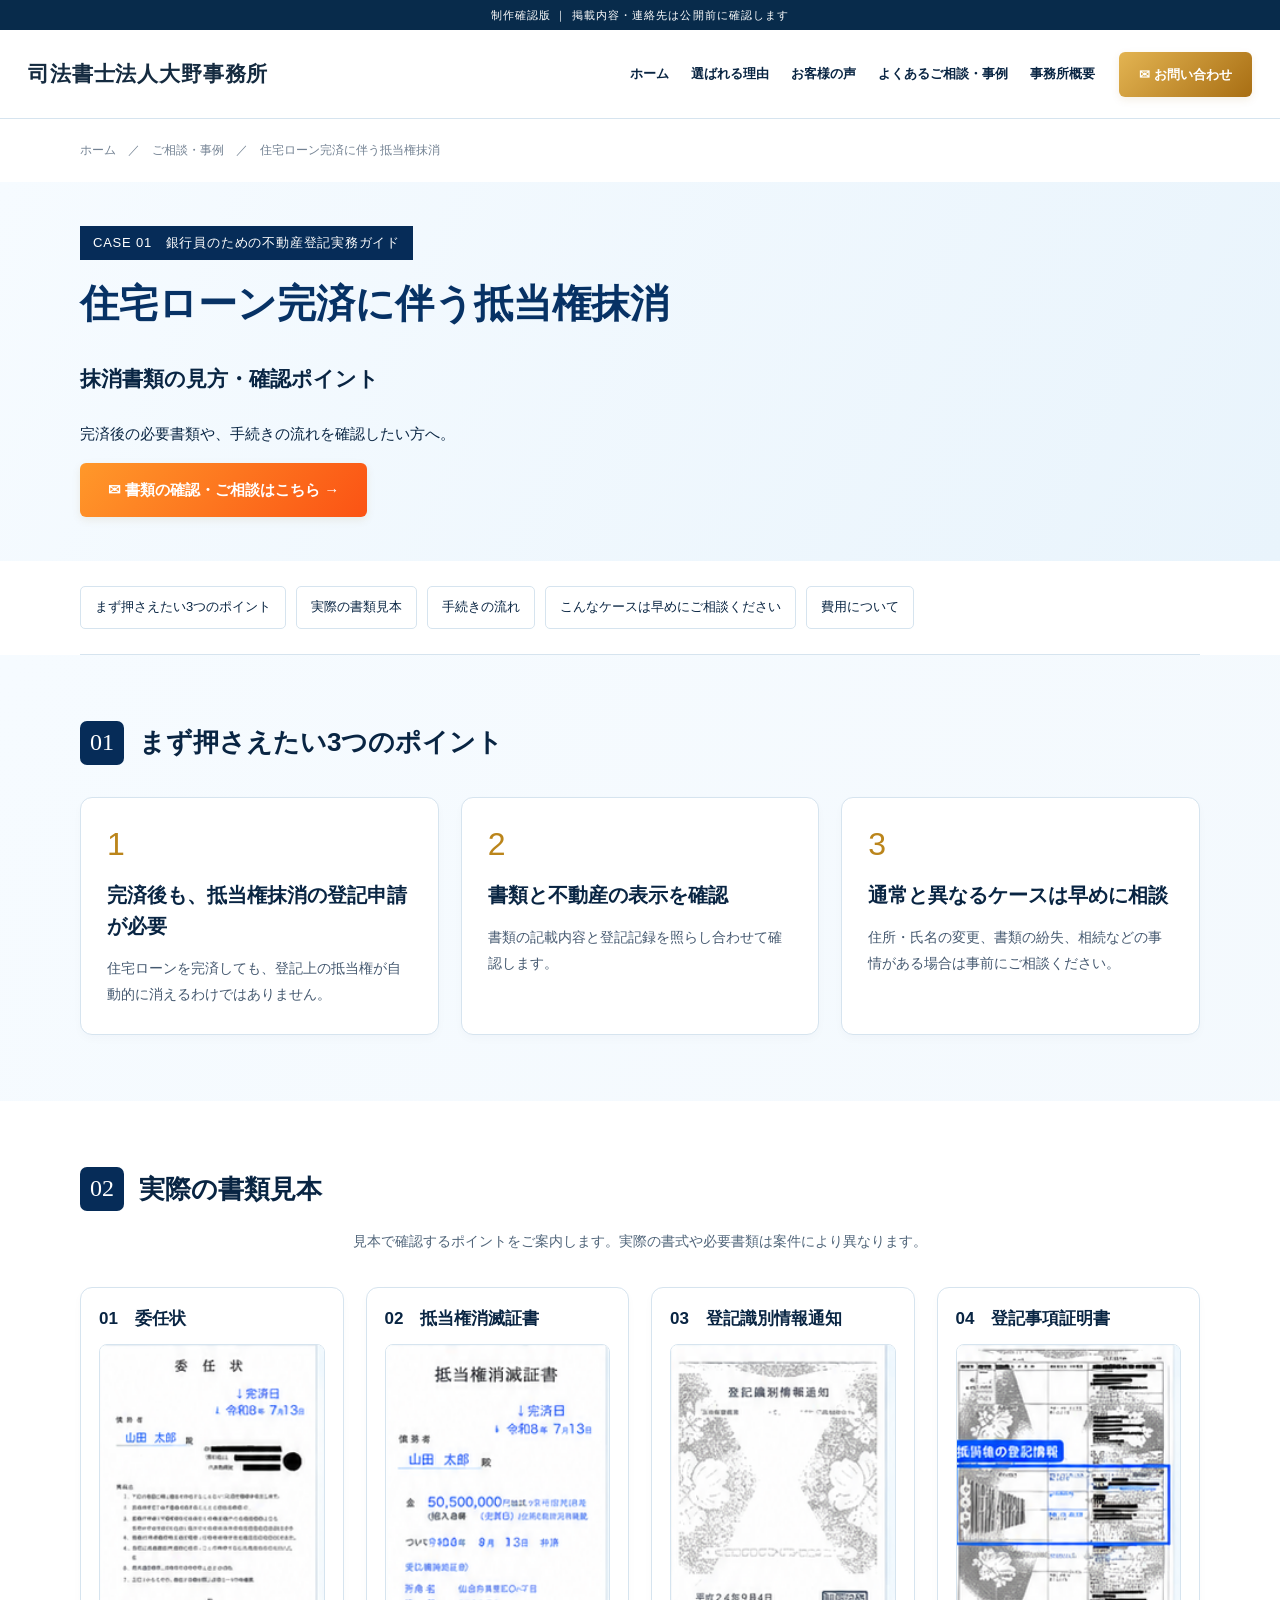
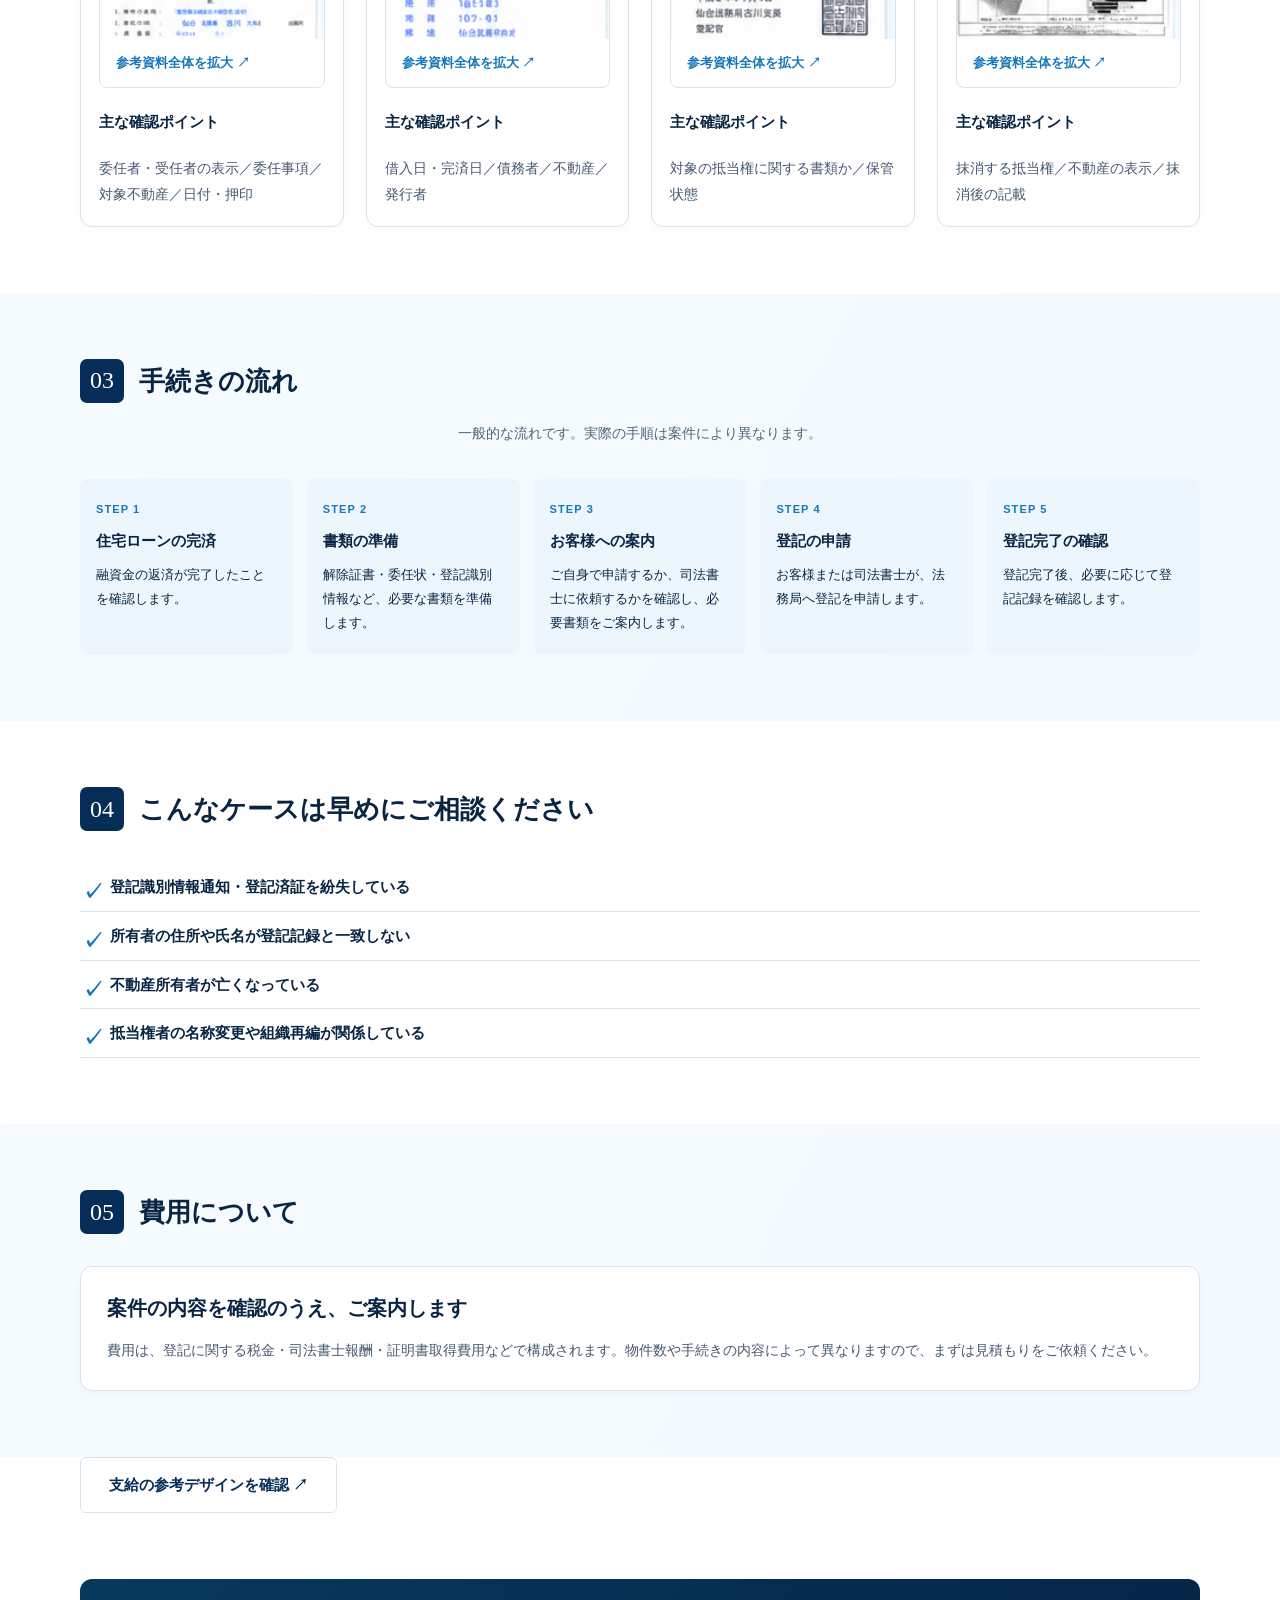
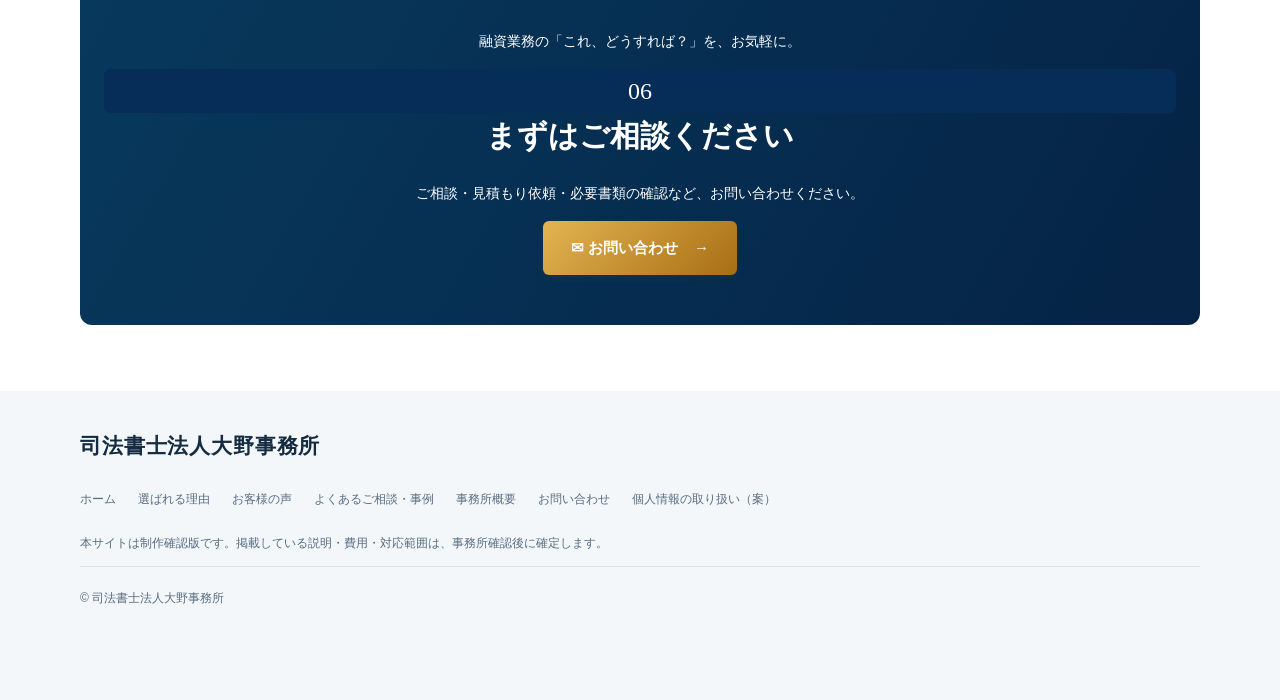
==== commit 9986bdda: "Fix comparison image overflow and unify office name" ====
--- a/cancel.html
+++ b/cancel.html
@@ -1 +1 @@
-<!doctype html><html lang="ja"><head><meta charset="utf-8"><meta name="viewport" content="width=device-width,initial-scale=1"><meta name="robots" content="noindex,nofollow"><meta name="description" content="銀行・信用金庫の融資業務を、司法書士の専門知識でサポート。大野司法書士事務所の制作確認版です。"><title>住宅ローン完済に伴う抵当権抹消｜大野司法書士事務所</title><link rel="stylesheet" href="assets/style.css"><script defer src="assets/main.js"></script></head><body><div class="review">制作確認版 ｜ 掲載内容・連絡先は公開前に確認します</div><header class="header"><div class="header-inner"><a class="brand" href="index.html"><span><strong>大野司法書士事務所</strong></span></a><button class="menu" aria-expanded="false" aria-controls="navigation">メニュー ☰</button><nav class="nav" id="navigation" aria-label="メインナビゲーション"><a href="index.html">ホーム</a><a href="index.html#reasons">選ばれる理由</a><a href="index.html#voices">お客様の声</a><a href="index.html#support">よくあるご相談・事例</a><a href="index.html#office">事務所概要</a></nav><a class="btn" href="contact.html?subject=cancel">✉ お問い合わせ</a></div></header><a class="skip-link" href="#main">本文へ移動</a><main id="main"><div class="wrap crumb"><a href="index.html">ホーム</a>　／　ご相談・事例　／　住宅ローン完済に伴う抵当権抹消</div><section class="page-hero"><div class="wrap"><span class="label">CASE 01　銀行員のための不動産登記実務ガイド</span><h1>住宅ローン完済に伴う抵当権抹消</h1><p class="lead">抹消書類の見方・確認ポイント</p><p>完済後の必要書類や、手続きの流れを確認したい方へ。</p><a class="btn orange" href="contact.html?subject=cancel">✉ 書類の確認・ご相談はこちら →</a></div></section><nav class="wrap page-toc" aria-label="ページ内メニュー"><a href="#section-1">まず押さえたい3つのポイント</a><a href="#section-2">実際の書類見本</a><a href="#section-3">手続きの流れ</a><a href="#section-4">こんなケースは早めにご相談ください</a><a href="#section-5">費用について</a></nav><section class="section pale" ><div class="wrap"><div class="section-title"><h2 id="section-1" class="detail-heading"><span>01</span>まず押さえたい3つのポイント</h2></div><div class="grid three"><article class="card"><div class="icon" aria-hidden="true">1</div><h3>完済後も、抵当権抹消の登記申請が必要</h3><p>住宅ローンを完済しても、登記上の抵当権が自動的に消えるわけではありません。</p></article><article class="card"><div class="icon" aria-hidden="true">2</div><h3>書類と不動産の表示を確認</h3><p>書類の記載内容と登記記録を照らし合わせて確認します。</p></article><article class="card"><div class="icon" aria-hidden="true">3</div><h3>通常と異なるケースは早めに相談</h3><p>住所・氏名の変更、書類の紛失、相続などの事情がある場合は事前にご相談ください。</p></article></div></div></section><section class="section " ><div class="wrap"><div class="section-title"><h2 id="section-2" class="detail-heading"><span>02</span>実際の書類見本</h2><p>見本で確認するポイントをご案内します。実際の書式や必要書類は案件により異なります。</p></div><div class="grid four"><article class="card doc-card"><h3>01　委任状</h3><button class="doc-button" data-image="assets/reference-cancel.png" data-alt="抵当権抹消・支給参考資料"><div class="doc-preview document-window"><img style="left:-21.053%;top:-290.800%" src="assets/reference-cancel.png" alt="書類見本 1（支給ラフから表示）" loading="lazy"></div><span>参考資料全体を拡大 ↗</span></button><h4>主な確認ポイント</h4><p>委任者・受任者の表示／委任事項／対象不動産／日付・押印</p></article><article class="card doc-card"><h3>02　抵当権消滅証書</h3><button class="doc-button" data-image="assets/reference-cancel.png" data-alt="抵当権抹消・支給参考資料"><div class="doc-preview document-window"><img style="left:-135.263%;top:-290.800%" src="assets/reference-cancel.png" alt="書類見本 2（支給ラフから表示）" loading="lazy"></div><span>参考資料全体を拡大 ↗</span></button><h4>主な確認ポイント</h4><p>借入日・完済日／債務者／不動産／発行者</p></article><article class="card doc-card"><h3>03　登記識別情報通知</h3><button class="doc-button" data-image="assets/reference-cancel.png" data-alt="抵当権抹消・支給参考資料"><div class="doc-preview document-window"><img style="left:-248.947%;top:-290.800%" src="assets/reference-cancel.png" alt="書類見本 3（支給ラフから表示）" loading="lazy"></div><span>参考資料全体を拡大 ↗</span></button><h4>主な確認ポイント</h4><p>対象の抵当権に関する書類か／保管状態</p></article><article class="card doc-card"><h3>04　登記事項証明書</h3><button class="doc-button" data-image="assets/reference-cancel.png" data-alt="抵当権抹消・支給参考資料"><div class="doc-preview document-window"><img style="left:-364.211%;top:-290.800%" src="assets/reference-cancel.png" alt="書類見本 4（支給ラフから表示）" loading="lazy"></div><span>参考資料全体を拡大 ↗</span></button><h4>主な確認ポイント</h4><p>抹消する抵当権／不動産の表示／抹消後の記載</p></article></div></div></section><section class="section pale" ><div class="wrap"><div class="section-title"><h2 id="section-3" class="detail-heading"><span>03</span>手続きの流れ</h2><p>一般的な流れです。実際の手順は案件により異なります。</p></div><div class="steps "><article class="step"><h3>住宅ローンの完済</h3><p>融資金の返済が完了したことを確認します。</p></article><article class="step"><h3>書類の準備</h3><p>解除証書・委任状・登記識別情報など、必要な書類を準備します。</p></article><article class="step"><h3>お客様への案内</h3><p>ご自身で申請するか、司法書士に依頼するかを確認し、必要書類をご案内します。</p></article><article class="step"><h3>登記の申請</h3><p>お客様または司法書士が、法務局へ登記を申請します。</p></article><article class="step"><h3>登記完了の確認</h3><p>登記完了後、必要に応じて登記記録を確認します。</p></article></div></div></section><section class="section " ><div class="wrap"><div class="section-title"><h2 id="section-4" class="detail-heading"><span>04</span>こんなケースは早めにご相談ください</h2></div><ul class="checklist"><li>登記識別情報通知・登記済証を紛失している</li><li>所有者の住所や氏名が登記記録と一致しない</li><li>不動産所有者が亡くなっている</li><li>抵当権者の名称変更や組織再編が関係している</li></ul></div></section><section class="section pale" ><div class="wrap"><div class="section-title"><h2 id="section-5" class="detail-heading"><span>05</span>費用について</h2></div><div class="card"><h3>案件の内容を確認のうえ、ご案内します</h3><p>費用は、登記に関する税金・司法書士報酬・証明書取得費用などで構成されます。物件数や手続きの内容によって異なりますので、まずは見積もりをご依頼ください。</p></div></div></section><div class="wrap"><button class="btn outline" data-image="assets/reference-cancel.png" data-alt="支給デザイン参考資料">支給の参考デザインを確認 ↗</button></div><section class="section"><div class="wrap"><div class="cta"><p>融資業務の「これ、どうすれば？」を、お気軽に。</p><h2 id="section-6" class="detail-heading"><span>06</span>まずはご相談ください</h2><p>ご相談・見積もり依頼・必要書類の確認など、お問い合わせください。</p><a class="btn" href="contact.html?subject=cancel">✉ お問い合わせ <span>→</span></a></div></div></section></main><footer class="footer"><div class="wrap"><a class="brand" href="index.html"><span><strong>大野司法書士事務所</strong></span></a><div class="footer-links"><a href="index.html">ホーム</a><a href="index.html#reasons">選ばれる理由</a><a href="index.html#voices">お客様の声</a><a href="index.html#support">よくあるご相談・事例</a><a href="index.html#office">事務所概要</a><a href="contact.html?subject=cancel">お問い合わせ</a><a href="contact.html#privacy">個人情報の取り扱い（案）</a></div><p>本サイトは制作確認版です。掲載している説明・費用・対応範囲は、事務所確認後に確定します。</p><div class="copyright">© 大野司法書士事務所</div></div></footer><a class="btn floating" href="contact.html?subject=cancel">✉ ご相談・お問い合わせ →</a><dialog class="modal" id="image-modal" aria-label="参考資料の拡大表示"><button class="close" aria-label="閉じる">×</button><img alt="参考資料"></dialog></body></html>+<!doctype html><html lang="ja"><head><meta charset="utf-8"><meta name="viewport" content="width=device-width,initial-scale=1"><meta name="robots" content="noindex,nofollow"><meta name="description" content="銀行・信用金庫の融資業務を、司法書士の専門知識でサポート。司法書士法人大野事務所の制作確認版です。"><title>住宅ローン完済に伴う抵当権抹消｜司法書士法人大野事務所</title><link rel="stylesheet" href="assets/style.css"><script defer src="assets/main.js"></script></head><body><div class="review">制作確認版 ｜ 掲載内容・連絡先は公開前に確認します</div><header class="header"><div class="header-inner"><a class="brand" href="index.html"><span><strong>司法書士法人大野事務所</strong></span></a><button class="menu" aria-expanded="false" aria-controls="navigation">メニュー ☰</button><nav class="nav" id="navigation" aria-label="メインナビゲーション"><a href="index.html">ホーム</a><a href="index.html#reasons">選ばれる理由</a><a href="index.html#voices">お客様の声</a><a href="index.html#support">よくあるご相談・事例</a><a href="index.html#office">事務所概要</a></nav><a class="btn" href="contact.html?subject=cancel">✉ お問い合わせ</a></div></header><a class="skip-link" href="#main">本文へ移動</a><main id="main"><div class="wrap crumb"><a href="index.html">ホーム</a>　／　ご相談・事例　／　住宅ローン完済に伴う抵当権抹消</div><section class="page-hero"><div class="wrap"><span class="label">CASE 01　銀行員のための不動産登記実務ガイド</span><h1>住宅ローン完済に伴う抵当権抹消</h1><p class="lead">抹消書類の見方・確認ポイント</p><p>完済後の必要書類や、手続きの流れを確認したい方へ。</p><a class="btn orange" href="contact.html?subject=cancel">✉ 書類の確認・ご相談はこちら →</a></div></section><nav class="wrap page-toc" aria-label="ページ内メニュー"><a href="#section-1">まず押さえたい3つのポイント</a><a href="#section-2">実際の書類見本</a><a href="#section-3">手続きの流れ</a><a href="#section-4">こんなケースは早めにご相談ください</a><a href="#section-5">費用について</a></nav><section class="section pale" ><div class="wrap"><div class="section-title"><h2 id="section-1" class="detail-heading"><span>01</span>まず押さえたい3つのポイント</h2></div><div class="grid three"><article class="card"><div class="icon" aria-hidden="true">1</div><h3>完済後も、抵当権抹消の登記申請が必要</h3><p>住宅ローンを完済しても、登記上の抵当権が自動的に消えるわけではありません。</p></article><article class="card"><div class="icon" aria-hidden="true">2</div><h3>書類と不動産の表示を確認</h3><p>書類の記載内容と登記記録を照らし合わせて確認します。</p></article><article class="card"><div class="icon" aria-hidden="true">3</div><h3>通常と異なるケースは早めに相談</h3><p>住所・氏名の変更、書類の紛失、相続などの事情がある場合は事前にご相談ください。</p></article></div></div></section><section class="section " ><div class="wrap"><div class="section-title"><h2 id="section-2" class="detail-heading"><span>02</span>実際の書類見本</h2><p>見本で確認するポイントをご案内します。実際の書式や必要書類は案件により異なります。</p></div><div class="grid four"><article class="card doc-card"><h3>01　委任状</h3><button class="doc-button" data-image="assets/reference-cancel.png" data-alt="抵当権抹消・支給参考資料"><div class="doc-preview document-window"><img style="left:-21.053%;top:-290.800%" src="assets/reference-cancel.png" alt="書類見本 1（支給ラフから表示）" loading="lazy"></div><span>参考資料全体を拡大 ↗</span></button><h4>主な確認ポイント</h4><p>委任者・受任者の表示／委任事項／対象不動産／日付・押印</p></article><article class="card doc-card"><h3>02　抵当権消滅証書</h3><button class="doc-button" data-image="assets/reference-cancel.png" data-alt="抵当権抹消・支給参考資料"><div class="doc-preview document-window"><img style="left:-135.263%;top:-290.800%" src="assets/reference-cancel.png" alt="書類見本 2（支給ラフから表示）" loading="lazy"></div><span>参考資料全体を拡大 ↗</span></button><h4>主な確認ポイント</h4><p>借入日・完済日／債務者／不動産／発行者</p></article><article class="card doc-card"><h3>03　登記識別情報通知</h3><button class="doc-button" data-image="assets/reference-cancel.png" data-alt="抵当権抹消・支給参考資料"><div class="doc-preview document-window"><img style="left:-248.947%;top:-290.800%" src="assets/reference-cancel.png" alt="書類見本 3（支給ラフから表示）" loading="lazy"></div><span>参考資料全体を拡大 ↗</span></button><h4>主な確認ポイント</h4><p>対象の抵当権に関する書類か／保管状態</p></article><article class="card doc-card"><h3>04　登記事項証明書</h3><button class="doc-button" data-image="assets/reference-cancel.png" data-alt="抵当権抹消・支給参考資料"><div class="doc-preview document-window"><img style="left:-364.211%;top:-290.800%" src="assets/reference-cancel.png" alt="書類見本 4（支給ラフから表示）" loading="lazy"></div><span>参考資料全体を拡大 ↗</span></button><h4>主な確認ポイント</h4><p>抹消する抵当権／不動産の表示／抹消後の記載</p></article></div></div></section><section class="section pale" ><div class="wrap"><div class="section-title"><h2 id="section-3" class="detail-heading"><span>03</span>手続きの流れ</h2><p>一般的な流れです。実際の手順は案件により異なります。</p></div><div class="steps "><article class="step"><h3>住宅ローンの完済</h3><p>融資金の返済が完了したことを確認します。</p></article><article class="step"><h3>書類の準備</h3><p>解除証書・委任状・登記識別情報など、必要な書類を準備します。</p></article><article class="step"><h3>お客様への案内</h3><p>ご自身で申請するか、司法書士に依頼するかを確認し、必要書類をご案内します。</p></article><article class="step"><h3>登記の申請</h3><p>お客様または司法書士が、法務局へ登記を申請します。</p></article><article class="step"><h3>登記完了の確認</h3><p>登記完了後、必要に応じて登記記録を確認します。</p></article></div></div></section><section class="section " ><div class="wrap"><div class="section-title"><h2 id="section-4" class="detail-heading"><span>04</span>こんなケースは早めにご相談ください</h2></div><ul class="checklist"><li>登記識別情報通知・登記済証を紛失している</li><li>所有者の住所や氏名が登記記録と一致しない</li><li>不動産所有者が亡くなっている</li><li>抵当権者の名称変更や組織再編が関係している</li></ul></div></section><section class="section pale" ><div class="wrap"><div class="section-title"><h2 id="section-5" class="detail-heading"><span>05</span>費用について</h2></div><div class="card"><h3>案件の内容を確認のうえ、ご案内します</h3><p>費用は、登記に関する税金・司法書士報酬・証明書取得費用などで構成されます。物件数や手続きの内容によって異なりますので、まずは見積もりをご依頼ください。</p></div></div></section><div class="wrap"><button class="btn outline" data-image="assets/reference-cancel.png" data-alt="支給デザイン参考資料">支給の参考デザインを確認 ↗</button></div><section class="section"><div class="wrap"><div class="cta"><p>融資業務の「これ、どうすれば？」を、お気軽に。</p><h2 id="section-6" class="detail-heading"><span>06</span>まずはご相談ください</h2><p>ご相談・見積もり依頼・必要書類の確認など、お問い合わせください。</p><a class="btn" href="contact.html?subject=cancel">✉ お問い合わせ <span>→</span></a></div></div></section></main><footer class="footer"><div class="wrap"><a class="brand" href="index.html"><span><strong>司法書士法人大野事務所</strong></span></a><div class="footer-links"><a href="index.html">ホーム</a><a href="index.html#reasons">選ばれる理由</a><a href="index.html#voices">お客様の声</a><a href="index.html#support">よくあるご相談・事例</a><a href="index.html#office">事務所概要</a><a href="contact.html?subject=cancel">お問い合わせ</a><a href="contact.html#privacy">個人情報の取り扱い（案）</a></div><p>本サイトは制作確認版です。掲載している説明・費用・対応範囲は、事務所確認後に確定します。</p><div class="copyright">© 司法書士法人大野事務所</div></div></footer><a class="btn floating" href="contact.html?subject=cancel">✉ ご相談・お問い合わせ →</a><dialog class="modal" id="image-modal" aria-label="参考資料の拡大表示"><button class="close" aria-label="閉じる">×</button><img alt="参考資料"></dialog></body></html>
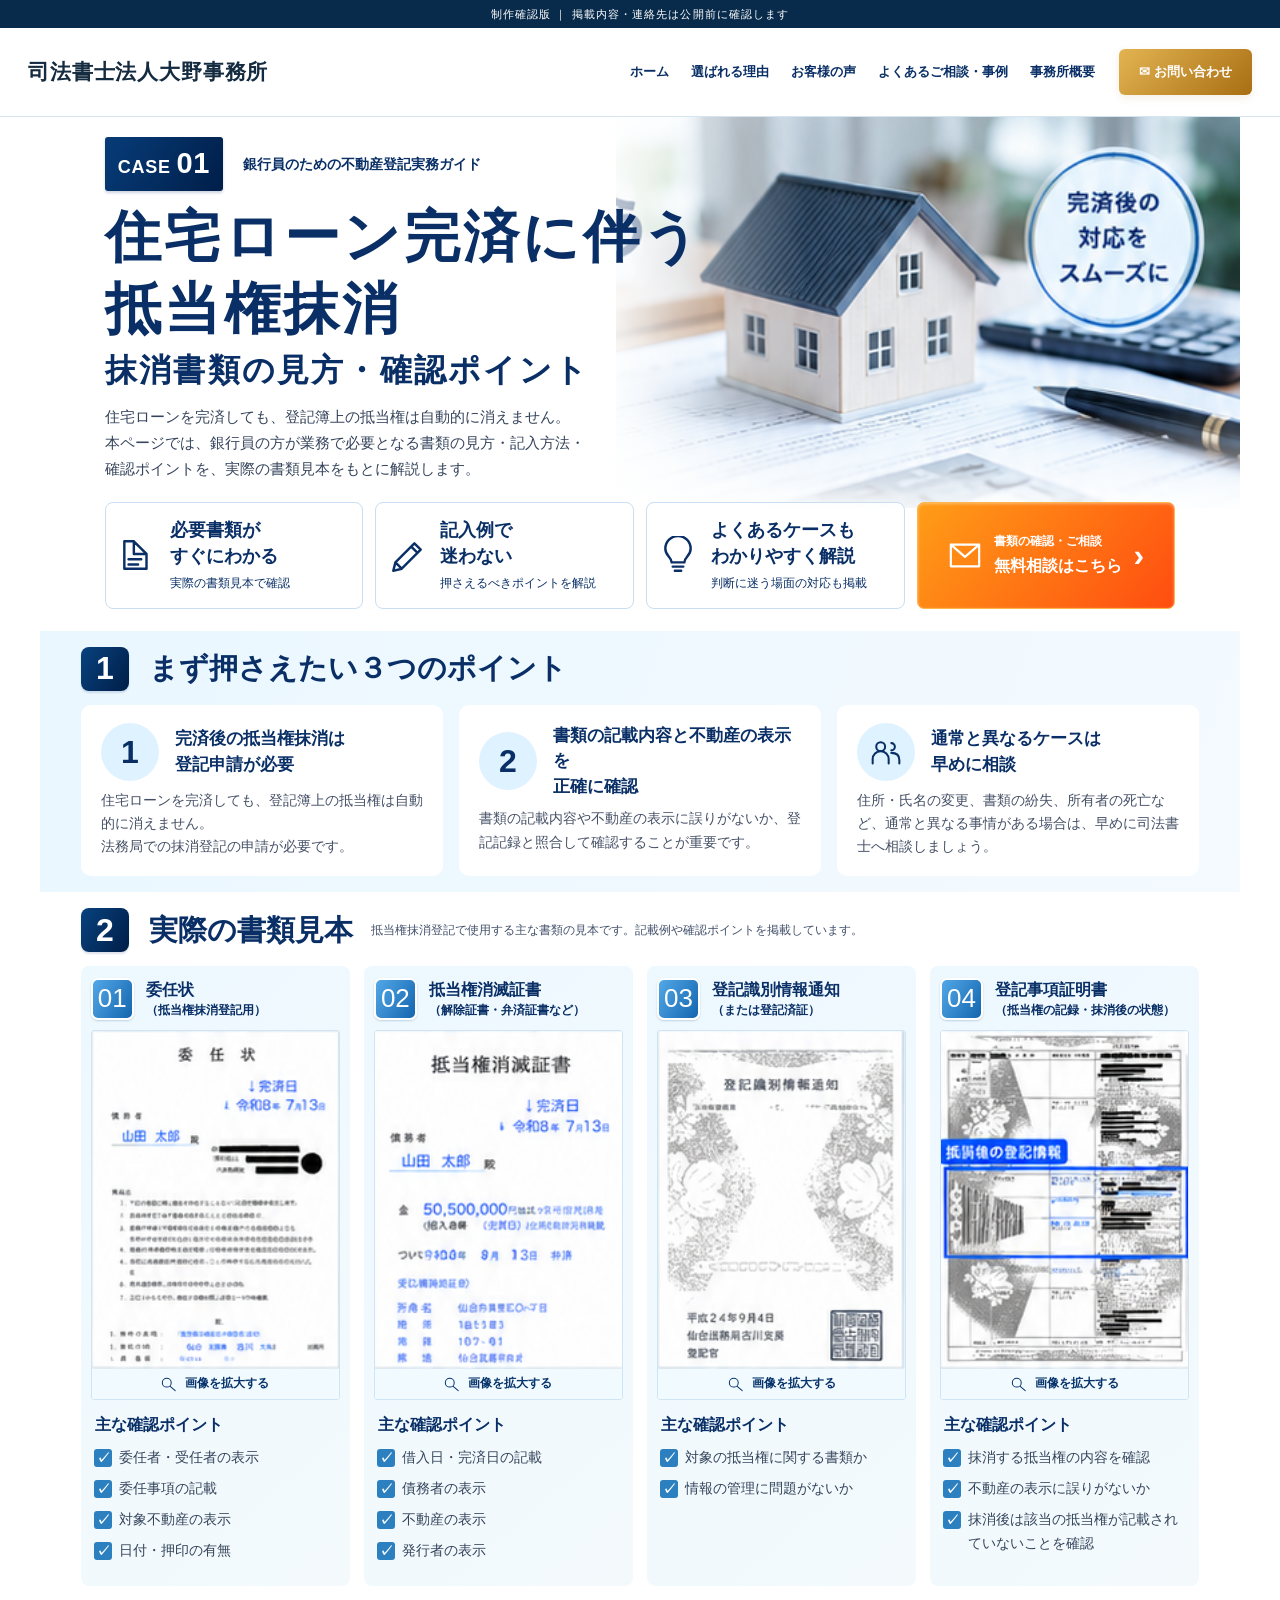
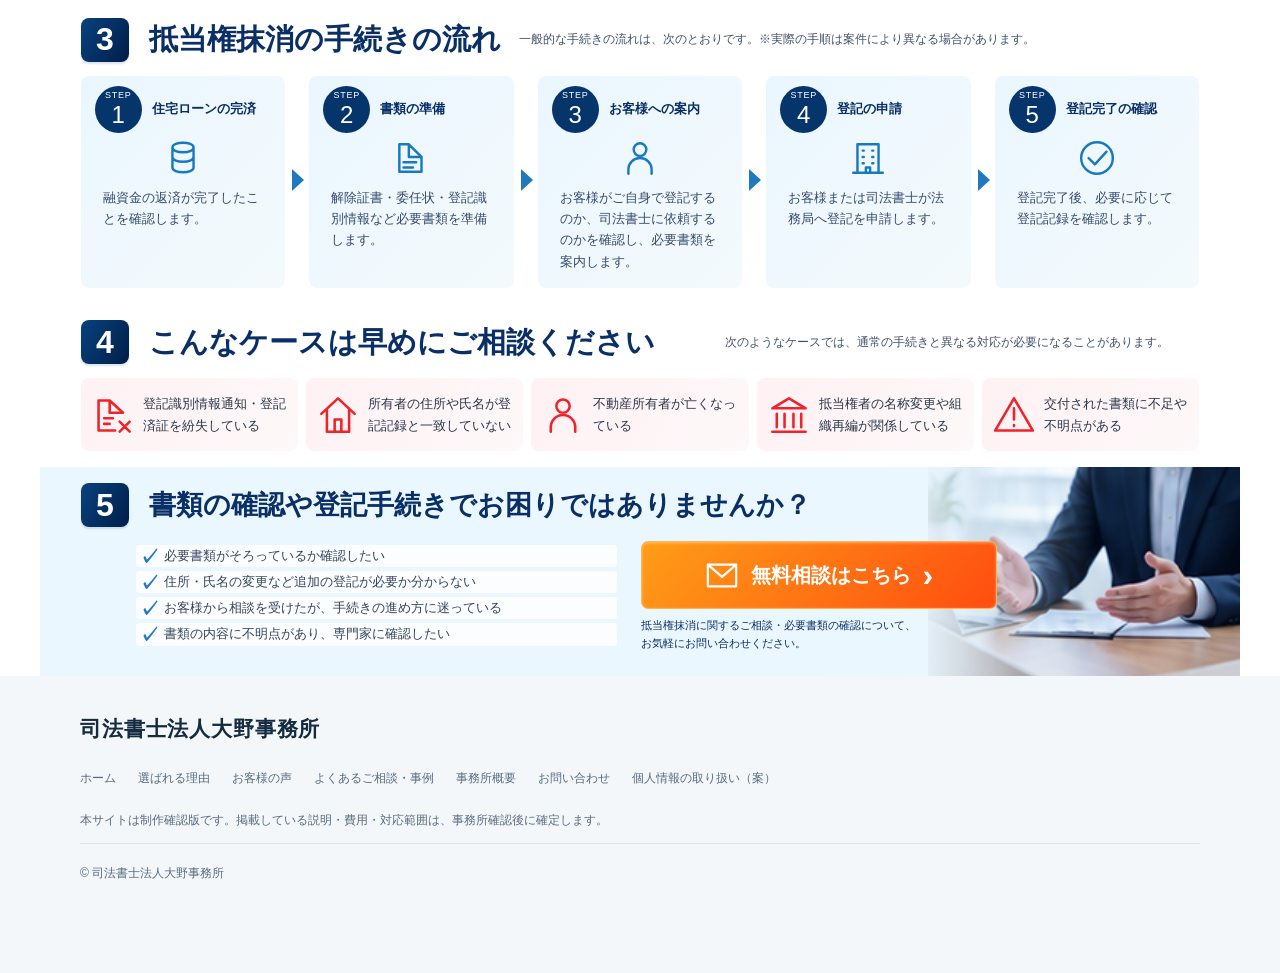
==== commit e373fd70: "Rebuild cancellation guide to match supplied reference" ====
--- a/cancel.html
+++ b/cancel.html
@@ -1 +1 @@
-<!doctype html><html lang="ja"><head><meta charset="utf-8"><meta name="viewport" content="width=device-width,initial-scale=1"><meta name="robots" content="noindex,nofollow"><meta name="description" content="銀行・信用金庫の融資業務を、司法書士の専門知識でサポート。司法書士法人大野事務所の制作確認版です。"><title>住宅ローン完済に伴う抵当権抹消｜司法書士法人大野事務所</title><link rel="stylesheet" href="assets/style.css"><script defer src="assets/main.js"></script></head><body><div class="review">制作確認版 ｜ 掲載内容・連絡先は公開前に確認します</div><header class="header"><div class="header-inner"><a class="brand" href="index.html"><span><strong>司法書士法人大野事務所</strong></span></a><button class="menu" aria-expanded="false" aria-controls="navigation">メニュー ☰</button><nav class="nav" id="navigation" aria-label="メインナビゲーション"><a href="index.html">ホーム</a><a href="index.html#reasons">選ばれる理由</a><a href="index.html#voices">お客様の声</a><a href="index.html#support">よくあるご相談・事例</a><a href="index.html#office">事務所概要</a></nav><a class="btn" href="contact.html?subject=cancel">✉ お問い合わせ</a></div></header><a class="skip-link" href="#main">本文へ移動</a><main id="main"><div class="wrap crumb"><a href="index.html">ホーム</a>　／　ご相談・事例　／　住宅ローン完済に伴う抵当権抹消</div><section class="page-hero"><div class="wrap"><span class="label">CASE 01　銀行員のための不動産登記実務ガイド</span><h1>住宅ローン完済に伴う抵当権抹消</h1><p class="lead">抹消書類の見方・確認ポイント</p><p>完済後の必要書類や、手続きの流れを確認したい方へ。</p><a class="btn orange" href="contact.html?subject=cancel">✉ 書類の確認・ご相談はこちら →</a></div></section><nav class="wrap page-toc" aria-label="ページ内メニュー"><a href="#section-1">まず押さえたい3つのポイント</a><a href="#section-2">実際の書類見本</a><a href="#section-3">手続きの流れ</a><a href="#section-4">こんなケースは早めにご相談ください</a><a href="#section-5">費用について</a></nav><section class="section pale" ><div class="wrap"><div class="section-title"><h2 id="section-1" class="detail-heading"><span>01</span>まず押さえたい3つのポイント</h2></div><div class="grid three"><article class="card"><div class="icon" aria-hidden="true">1</div><h3>完済後も、抵当権抹消の登記申請が必要</h3><p>住宅ローンを完済しても、登記上の抵当権が自動的に消えるわけではありません。</p></article><article class="card"><div class="icon" aria-hidden="true">2</div><h3>書類と不動産の表示を確認</h3><p>書類の記載内容と登記記録を照らし合わせて確認します。</p></article><article class="card"><div class="icon" aria-hidden="true">3</div><h3>通常と異なるケースは早めに相談</h3><p>住所・氏名の変更、書類の紛失、相続などの事情がある場合は事前にご相談ください。</p></article></div></div></section><section class="section " ><div class="wrap"><div class="section-title"><h2 id="section-2" class="detail-heading"><span>02</span>実際の書類見本</h2><p>見本で確認するポイントをご案内します。実際の書式や必要書類は案件により異なります。</p></div><div class="grid four"><article class="card doc-card"><h3>01　委任状</h3><button class="doc-button" data-image="assets/reference-cancel.png" data-alt="抵当権抹消・支給参考資料"><div class="doc-preview document-window"><img style="left:-21.053%;top:-290.800%" src="assets/reference-cancel.png" alt="書類見本 1（支給ラフから表示）" loading="lazy"></div><span>参考資料全体を拡大 ↗</span></button><h4>主な確認ポイント</h4><p>委任者・受任者の表示／委任事項／対象不動産／日付・押印</p></article><article class="card doc-card"><h3>02　抵当権消滅証書</h3><button class="doc-button" data-image="assets/reference-cancel.png" data-alt="抵当権抹消・支給参考資料"><div class="doc-preview document-window"><img style="left:-135.263%;top:-290.800%" src="assets/reference-cancel.png" alt="書類見本 2（支給ラフから表示）" loading="lazy"></div><span>参考資料全体を拡大 ↗</span></button><h4>主な確認ポイント</h4><p>借入日・完済日／債務者／不動産／発行者</p></article><article class="card doc-card"><h3>03　登記識別情報通知</h3><button class="doc-button" data-image="assets/reference-cancel.png" data-alt="抵当権抹消・支給参考資料"><div class="doc-preview document-window"><img style="left:-248.947%;top:-290.800%" src="assets/reference-cancel.png" alt="書類見本 3（支給ラフから表示）" loading="lazy"></div><span>参考資料全体を拡大 ↗</span></button><h4>主な確認ポイント</h4><p>対象の抵当権に関する書類か／保管状態</p></article><article class="card doc-card"><h3>04　登記事項証明書</h3><button class="doc-button" data-image="assets/reference-cancel.png" data-alt="抵当権抹消・支給参考資料"><div class="doc-preview document-window"><img style="left:-364.211%;top:-290.800%" src="assets/reference-cancel.png" alt="書類見本 4（支給ラフから表示）" loading="lazy"></div><span>参考資料全体を拡大 ↗</span></button><h4>主な確認ポイント</h4><p>抹消する抵当権／不動産の表示／抹消後の記載</p></article></div></div></section><section class="section pale" ><div class="wrap"><div class="section-title"><h2 id="section-3" class="detail-heading"><span>03</span>手続きの流れ</h2><p>一般的な流れです。実際の手順は案件により異なります。</p></div><div class="steps "><article class="step"><h3>住宅ローンの完済</h3><p>融資金の返済が完了したことを確認します。</p></article><article class="step"><h3>書類の準備</h3><p>解除証書・委任状・登記識別情報など、必要な書類を準備します。</p></article><article class="step"><h3>お客様への案内</h3><p>ご自身で申請するか、司法書士に依頼するかを確認し、必要書類をご案内します。</p></article><article class="step"><h3>登記の申請</h3><p>お客様または司法書士が、法務局へ登記を申請します。</p></article><article class="step"><h3>登記完了の確認</h3><p>登記完了後、必要に応じて登記記録を確認します。</p></article></div></div></section><section class="section " ><div class="wrap"><div class="section-title"><h2 id="section-4" class="detail-heading"><span>04</span>こんなケースは早めにご相談ください</h2></div><ul class="checklist"><li>登記識別情報通知・登記済証を紛失している</li><li>所有者の住所や氏名が登記記録と一致しない</li><li>不動産所有者が亡くなっている</li><li>抵当権者の名称変更や組織再編が関係している</li></ul></div></section><section class="section pale" ><div class="wrap"><div class="section-title"><h2 id="section-5" class="detail-heading"><span>05</span>費用について</h2></div><div class="card"><h3>案件の内容を確認のうえ、ご案内します</h3><p>費用は、登記に関する税金・司法書士報酬・証明書取得費用などで構成されます。物件数や手続きの内容によって異なりますので、まずは見積もりをご依頼ください。</p></div></div></section><div class="wrap"><button class="btn outline" data-image="assets/reference-cancel.png" data-alt="支給デザイン参考資料">支給の参考デザインを確認 ↗</button></div><section class="section"><div class="wrap"><div class="cta"><p>融資業務の「これ、どうすれば？」を、お気軽に。</p><h2 id="section-6" class="detail-heading"><span>06</span>まずはご相談ください</h2><p>ご相談・見積もり依頼・必要書類の確認など、お問い合わせください。</p><a class="btn" href="contact.html?subject=cancel">✉ お問い合わせ <span>→</span></a></div></div></section></main><footer class="footer"><div class="wrap"><a class="brand" href="index.html"><span><strong>司法書士法人大野事務所</strong></span></a><div class="footer-links"><a href="index.html">ホーム</a><a href="index.html#reasons">選ばれる理由</a><a href="index.html#voices">お客様の声</a><a href="index.html#support">よくあるご相談・事例</a><a href="index.html#office">事務所概要</a><a href="contact.html?subject=cancel">お問い合わせ</a><a href="contact.html#privacy">個人情報の取り扱い（案）</a></div><p>本サイトは制作確認版です。掲載している説明・費用・対応範囲は、事務所確認後に確定します。</p><div class="copyright">© 司法書士法人大野事務所</div></div></footer><a class="btn floating" href="contact.html?subject=cancel">✉ ご相談・お問い合わせ →</a><dialog class="modal" id="image-modal" aria-label="参考資料の拡大表示"><button class="close" aria-label="閉じる">×</button><img alt="参考資料"></dialog></body></html>+<!doctype html><html lang="ja"><head><meta charset="utf-8"><meta name="viewport" content="width=device-width,initial-scale=1"><meta name="robots" content="noindex,nofollow"><meta name="description" content="銀行・信用金庫の融資業務を、司法書士の専門知識でサポート。司法書士法人大野事務所の制作確認版です。"><title>住宅ローン完済に伴う抵当権抹消｜司法書士法人大野事務所</title><link rel="stylesheet" href="assets/style.css"><link rel="stylesheet" href="assets/cancel.css"><script defer src="assets/main.js"></script><script defer src="assets/cancel.js"></script></head><body class="cancel-page"><div class="review">制作確認版 ｜ 掲載内容・連絡先は公開前に確認します</div><header class="header"><div class="header-inner"><a class="brand" href="index.html"><span><strong>司法書士法人大野事務所</strong></span></a><button class="menu hamburger" aria-label="メニューを開く" aria-expanded="false" aria-controls="navigation"><span></span><span></span><span></span></button><nav class="nav" id="navigation" aria-label="メインナビゲーション"><a href="index.html">ホーム</a><a href="index.html#reasons">選ばれる理由</a><a href="index.html#voices">お客様の声</a><a href="index.html#support">よくあるご相談・事例</a><a href="index.html#office">事務所概要</a></nav><a class="btn" href="contact.html?subject=cancel">✉ お問い合わせ</a></div></header><a class="skip-link" href="#main">本文へ移動</a><main id="main" class="case-main"><section class="case-hero"><svg class="reference-window hero-art" viewBox="477 0 437 288" role="img" aria-label="住宅模型と登記書類" preserveAspectRatio="xMidYMid slice"><image href="assets/reference-cancel.png" width="914" height="1721"/></svg><div class="hero-content"><p class="case-eyebrow"><b>CASE <strong>01</strong></b><span>銀行員のための不動産登記実務ガイド</span></p><h1>住宅ローン完済に伴う<br>抵当権抹消</h1><h2>抹消書類の見方・確認ポイント</h2><p class="hero-intro">住宅ローンを完済しても、登記簿上の抵当権は自動的に消えません。<br>本ページでは、銀行員の方が業務で必要となる書類の見方・記入方法・<br>確認ポイントを、実際の書類見本をもとに解説します。</p></div><nav class="hero-features" aria-label="ページ内メニュー"><a href="#documents"><svg class="line-icon" viewBox="0 0 36 36" fill="none" stroke="currentColor" stroke-width="2.3" stroke-linecap="round" stroke-linejoin="round" aria-hidden="true"><path d="M15 5H6v26h21V17L15 5Zm0 0v12h12M10 22h12M10 27h9"/></svg><div><strong>必要書類が<br>すぐにわかる</strong><small>実際の書類見本で確認</small></div></a><a href="#documents"><svg class="line-icon" viewBox="0 0 36 36" fill="none" stroke="currentColor" stroke-width="2.3" stroke-linecap="round" stroke-linejoin="round" aria-hidden="true"><path d="m7 25-2 8 8-2L31 13l-6-6L7 25Zm0 0 6 6M22 10l6 6"/></svg><div><strong>記入例で<br>迷わない</strong><small>押さえるべきポイントを解説</small></div></a><a href="#warnings"><svg class="line-icon" viewBox="0 0 36 36" fill="none" stroke="currentColor" stroke-width="2.3" stroke-linecap="round" stroke-linejoin="round" aria-hidden="true"><path d="M12 25c0-5-6-6-6-13a12 12 0 0 1 24 0c0 7-6 8-6 13M12 25h12M13 29h10M15 33h6"/></svg><div><strong>よくあるケースも<br>わかりやすく解説</strong><small>判断に迷う場面の対応も掲載</small></div></a><a class="case-cta" href="contact.html?subject=cancel"><svg class="line-icon" viewBox="0 0 36 36" fill="none" stroke="currentColor" stroke-width="2.3" stroke-linecap="round" stroke-linejoin="round" aria-hidden="true"><path d="M3 7h30v23H3V7Zm0 0 15 13L33 7"/></svg><span><small>書類の確認・ご相談</small>無料相談はこちら</span><b aria-hidden="true">›</b></a></nav></section><section class="case-section points" id="points"><div class="case-heading"><h2><span>1</span>まず押さえたい３つのポイント</h2></div><div class="point-grid"><article class="point"><div><span class="point-number">1</span><h3>完済後の抵当権抹消は<br>登記申請が必要</h3></div><p>住宅ローンを完済しても、登記簿上の抵当権は自動的に消えません。<br>法務局での抹消登記の申請が必要です。</p></article><article class="point"><div><span class="point-number">2</span><h3>書類の記載内容と不動産の表示を<br>正確に確認</h3></div><p>書類の記載内容や不動産の表示に誤りがないか、登記記録と照合して確認することが重要です。</p></article><article class="point"><div><span class="point-number"><svg class="line-icon" viewBox="0 0 36 36" fill="none" stroke="currentColor" stroke-width="2.3" stroke-linecap="round" stroke-linejoin="round" aria-hidden="true"><path d="M12 17a5 5 0 1 0 0-10 5 5 0 0 0 0 10Zm12-1a4 4 0 1 0 0-8M3 31v-5a9 9 0 0 1 18 0v5M24 19c6 0 9 3 9 8v4"/></svg></span><h3>通常と異なるケースは<br>早めに相談</h3></div><p>住所・氏名の変更、書類の紛失、所有者の死亡など、通常と異なる事情がある場合は、早めに司法書士へ相談しましょう。</p></article></div></section><section class="case-section" id="documents"><div class="case-heading"><h2><span>2</span>実際の書類見本</h2><p>抵当権抹消登記で使用する主な書類の見本です。記載例や確認ポイントを掲載しています。</p></div><div class="document-grid"><article class="document-card"><h3><b>01</b><span>委任状<small>（抵当権抹消登記用）</small></span></h3><button class="document-zoom" data-document="1" aria-label="委任状の見本を拡大"><svg class="reference-window " viewBox="39 727 185 253" role="img" aria-label="委任状の見本" preserveAspectRatio="xMidYMid slice"><image href="assets/reference-cancel.png" width="914" height="1721"/></svg><span><svg class="line-icon" viewBox="0 0 36 36" fill="none" stroke="currentColor" stroke-width="2.3" stroke-linecap="round" stroke-linejoin="round" aria-hidden="true"><path d="M23 15a10 10 0 1 1-20 0 10 10 0 0 1 20 0Zm-3 8 12 10"/></svg>画像を拡大する</span></button><h4>主な確認ポイント</h4><ul class="case-checks"><li>委任者・受任者の表示</li><li>委任事項の記載</li><li>対象不動産の表示</li><li>日付・押印の有無</li></ul></article><article class="document-card"><h3><b>02</b><span>抵当権消滅証書<small>（解除証書・弁済証書など）</small></span></h3><button class="document-zoom" data-document="2" aria-label="抵当権消滅証書の見本を拡大"><svg class="reference-window " viewBox="257 727 185 253" role="img" aria-label="抵当権消滅証書の見本" preserveAspectRatio="xMidYMid slice"><image href="assets/reference-cancel.png" width="914" height="1721"/></svg><span><svg class="line-icon" viewBox="0 0 36 36" fill="none" stroke="currentColor" stroke-width="2.3" stroke-linecap="round" stroke-linejoin="round" aria-hidden="true"><path d="M23 15a10 10 0 1 1-20 0 10 10 0 0 1 20 0Zm-3 8 12 10"/></svg>画像を拡大する</span></button><h4>主な確認ポイント</h4><ul class="case-checks"><li>借入日・完済日の記載</li><li>債務者の表示</li><li>不動産の表示</li><li>発行者の表示</li></ul></article><article class="document-card"><h3><b>03</b><span>登記識別情報通知<small>（または登記済証）</small></span></h3><button class="document-zoom" data-document="3" aria-label="登記識別情報通知の見本を拡大"><svg class="reference-window " viewBox="472 727 185 253" role="img" aria-label="登記識別情報通知の見本" preserveAspectRatio="xMidYMid slice"><image href="assets/reference-cancel.png" width="914" height="1721"/></svg><span><svg class="line-icon" viewBox="0 0 36 36" fill="none" stroke="currentColor" stroke-width="2.3" stroke-linecap="round" stroke-linejoin="round" aria-hidden="true"><path d="M23 15a10 10 0 1 1-20 0 10 10 0 0 1 20 0Zm-3 8 12 10"/></svg>画像を拡大する</span></button><h4>主な確認ポイント</h4><ul class="case-checks"><li>対象の抵当権に関する書類か</li><li>情報の管理に問題がないか</li></ul></article><article class="document-card"><h3><b>04</b><span>登記事項証明書<small>（抵当権の記録・抹消後の状態）</small></span></h3><button class="document-zoom" data-document="4" aria-label="登記事項証明書の見本を拡大"><svg class="reference-window " viewBox="688 727 185 253" role="img" aria-label="登記事項証明書の見本" preserveAspectRatio="xMidYMid slice"><image href="assets/reference-cancel.png" width="914" height="1721"/></svg><span><svg class="line-icon" viewBox="0 0 36 36" fill="none" stroke="currentColor" stroke-width="2.3" stroke-linecap="round" stroke-linejoin="round" aria-hidden="true"><path d="M23 15a10 10 0 1 1-20 0 10 10 0 0 1 20 0Zm-3 8 12 10"/></svg>画像を拡大する</span></button><h4>主な確認ポイント</h4><ul class="case-checks"><li>抹消する抵当権の内容を確認</li><li>不動産の表示に誤りがないか</li><li>抹消後は該当の抵当権が記載されていないことを確認</li></ul></article></div></section><section class="case-section" id="flow"><div class="case-heading"><h2><span>3</span>抵当権抹消の手続きの流れ</h2><p>一般的な手続きの流れは、次のとおりです。※実際の手順は案件により異なる場合があります。</p></div><ol class="flow-grid"><li><div><span class="step-badge"><small>STEP</small>1</span><h3>住宅ローンの完済</h3></div><svg class="line-icon" viewBox="0 0 36 36" fill="none" stroke="currentColor" stroke-width="2.3" stroke-linecap="round" stroke-linejoin="round" aria-hidden="true"><path d="M8 8c0-6 20-6 20 0s-20 6-20 0Zm0 0v19c0 6 20 6 20 0V8M8 17c0 6 20 6 20 0"/></svg><p>融資金の返済が完了したことを確認します。</p></li><li><div><span class="step-badge"><small>STEP</small>2</span><h3>書類の準備</h3></div><svg class="line-icon" viewBox="0 0 36 36" fill="none" stroke="currentColor" stroke-width="2.3" stroke-linecap="round" stroke-linejoin="round" aria-hidden="true"><path d="M15 5H6v26h21V17L15 5Zm0 0v12h12M10 22h12M10 27h9"/></svg><p>解除証書・委任状・登記識別情報など必要書類を準備します。</p></li><li><div><span class="step-badge"><small>STEP</small>3</span><h3>お客様への案内</h3></div><svg class="line-icon" viewBox="0 0 36 36" fill="none" stroke="currentColor" stroke-width="2.3" stroke-linecap="round" stroke-linejoin="round" aria-hidden="true"><path d="M18 16a6 6 0 1 0 0-12 6 6 0 0 0 0 12ZM7 33v-4a11 11 0 0 1 22 0v4"/></svg><p>お客様がご自身で登記するのか、司法書士に依頼するのかを確認し、必要書類を案内します。</p></li><li><div><span class="step-badge"><small>STEP</small>4</span><h3>登記の申請</h3></div><svg class="line-icon" viewBox="0 0 36 36" fill="none" stroke="currentColor" stroke-width="2.3" stroke-linecap="round" stroke-linejoin="round" aria-hidden="true"><path d="M8 32V5h20v27M4 32h28M13 11h1m8 0h1M13 17h1m8 0h1M13 23h1m8 0h1M16 32v-5h4v5"/></svg><p>お客様または司法書士が法務局へ登記を申請します。</p></li><li><div><span class="step-badge"><small>STEP</small>5</span><h3>登記完了の確認</h3></div><svg class="line-icon" viewBox="0 0 36 36" fill="none" stroke="currentColor" stroke-width="2.3" stroke-linecap="round" stroke-linejoin="round" aria-hidden="true"><path d="M33 18a15 15 0 1 1-30 0 15 15 0 0 1 30 0ZM10 18l6 6 11-12"/></svg><p>登記完了後、必要に応じて登記記録を確認します。</p></li></ol></section><section class="case-section" id="warnings"><div class="case-heading"><h2><span>4</span>こんなケースは早めにご相談ください</h2><p>次のようなケースでは、通常の手続きと異なる対応が必要になることがあります。</p></div><ul class="warning-grid"><li><svg class="line-icon" viewBox="0 0 36 36" fill="none" stroke="currentColor" stroke-width="2.3" stroke-linecap="round" stroke-linejoin="round" aria-hidden="true"><path d="M15 5H5v27h15M15 5v11h12L15 5Zm9 19 9 9m0-9-9 9M10 21h8M10 26h5"/></svg><span>登記識別情報通知・登記済証を紛失している</span></li><li><svg class="line-icon" viewBox="0 0 36 36" fill="none" stroke="currentColor" stroke-width="2.3" stroke-linecap="round" stroke-linejoin="round" aria-hidden="true"><path d="M3 17 18 3l15 14M8 13v20h20V13M15 33V22h6v11"/></svg><span>所有者の住所や氏名が登記記録と一致していない</span></li><li><svg class="line-icon" viewBox="0 0 36 36" fill="none" stroke="currentColor" stroke-width="2.3" stroke-linecap="round" stroke-linejoin="round" aria-hidden="true"><path d="M18 16a6 6 0 1 0 0-12 6 6 0 0 0 0 12ZM7 33v-4a11 11 0 0 1 22 0v4"/></svg><span>不動産所有者が亡くなっている</span></li><li><svg class="line-icon" viewBox="0 0 36 36" fill="none" stroke="currentColor" stroke-width="2.3" stroke-linecap="round" stroke-linejoin="round" aria-hidden="true"><path d="M3 12 18 3l15 9H3Zm4 5v12m7-12v12m8-12v12m7-12v12M3 33h30"/></svg><span>抵当権者の名称変更や組織再編が関係している</span></li><li><svg class="line-icon" viewBox="0 0 36 36" fill="none" stroke="currentColor" stroke-width="2.3" stroke-linecap="round" stroke-linejoin="round" aria-hidden="true"><path d="M18 3 1 32h34L18 3Zm0 9v10m0 5v1"/></svg><span>交付された書類に不足や不明点がある</span></li></ul></section><section class="case-section closing" id="consult"><svg class="reference-window closing-art" viewBox="700 1551 214 170" role="img" aria-label="書類を確認しながら相談に応じる司法書士" preserveAspectRatio="xMidYMid slice"><image href="assets/reference-cancel.png" width="914" height="1721"/></svg><div class="case-heading"><h2><span>5</span>書類の確認や登記手続きでお困りではありませんか？</h2></div><div class="closing-content"><ul class="case-checks"><li>必要書類がそろっているか確認したい</li><li>住所・氏名の変更など追加の登記が必要か分からない</li><li>お客様から相談を受けたが、手続きの進め方に迷っている</li><li>書類の内容に不明点があり、専門家に確認したい</li></ul><div><a class="case-cta" href="contact.html?subject=cancel"><svg class="line-icon" viewBox="0 0 36 36" fill="none" stroke="currentColor" stroke-width="2.3" stroke-linecap="round" stroke-linejoin="round" aria-hidden="true"><path d="M3 7h30v23H3V7Zm0 0 15 13L33 7"/></svg><span>無料相談はこちら</span><b aria-hidden="true">›</b></a><p>抵当権抹消に関するご相談・必要書類の確認について、<br>お気軽にお問い合わせください。</p></div></div></section></main><footer class="footer"><div class="wrap"><a class="brand" href="index.html"><span><strong>司法書士法人大野事務所</strong></span></a><div class="footer-links"><a href="index.html">ホーム</a><a href="index.html#reasons">選ばれる理由</a><a href="index.html#voices">お客様の声</a><a href="index.html#support">よくあるご相談・事例</a><a href="index.html#office">事務所概要</a><a href="contact.html?subject=cancel">お問い合わせ</a><a href="contact.html#privacy">個人情報の取り扱い（案）</a></div><p>本サイトは制作確認版です。掲載している説明・費用・対応範囲は、事務所確認後に確定します。</p><div class="copyright">© 司法書士法人大野事務所</div></div></footer><dialog id="document-modal" aria-labelledby="document-title"><div class="document-modal-bar"><h2 id="document-title">書類見本</h2><button type="button" aria-label="閉じる">×</button></div><div class="document-modal-content"></div><p>提供された見本画像を表示しています。実際の書式は案件により異なります。</p></dialog></body></html>
--- a/assets/cancel.css
+++ b/assets/cancel.css
@@ -0,0 +1,7 @@
+/* CASE 01: reference-led layout, isolated from other pages. */
+.cancel-page{color:#092f66;font-size:15px;line-height:1.65}.cancel-page h1,.cancel-page h2,.cancel-page h3{font-family:"Hiragino Kaku Gothic ProN","Yu Gothic",Meiryo,sans-serif}.case-main{max-width:1200px;margin:auto}.case-main p{margin:0}.line-icon{width:38px;height:38px;flex-shrink:0}.reference-window{display:block;width:100%;overflow:hidden}.case-hero{position:relative;padding:20px 5.4% 22px;isolation:isolate;overflow:hidden;background:#fff}.hero-art{position:absolute;right:0;top:0;width:52%;height:76%;z-index:-2}.case-hero:before{content:"";position:absolute;inset:0;z-index:-1;background:linear-gradient(90deg,#fff 30%,#ffffffee 43%,#ffffff00 64%),linear-gradient(0deg,#fff 22%,transparent 43%);pointer-events:none}.hero-content{position:relative}.case-eyebrow{display:flex;align-items:center;gap:20px;font-weight:700;font-size:14px}.case-eyebrow>b{background:linear-gradient(120deg,#073c78,#001e49);color:white;padding:3px 13px;border-radius:3px;font-size:18px;box-shadow:0 2px 3px #092f6633;letter-spacing:.04em}.case-eyebrow strong{font-size:29px}.case-hero h1{font-size:clamp(36px,4.4vw,62px);line-height:1.27;letter-spacing:.06em;margin:10px 0 0;font-weight:900}.case-hero h2{font-size:clamp(22px,2.5vw,33px);letter-spacing:.07em;margin:2px 0 8px}.hero-intro{font-size:clamp(12px,1.2vw,16px);line-height:1.7;color:#35445b;max-width:66%}.hero-features{display:grid;grid-template-columns:repeat(3,1fr) 1fr;gap:12px;margin-top:20px}.hero-features>a{display:flex;gap:14px;align-items:center;border:1px solid #c9def0;border-radius:8px;padding:14px 12px;background:#ffffffd9;min-width:0}.hero-features strong{display:block;font-size:18px;line-height:1.45}.hero-features small{display:block;font-size:12px;margin-top:5px;white-space:normal}.case-cta,.hero-features>a.case-cta{display:flex;align-items:center;justify-content:center;gap:12px;background:linear-gradient(130deg,#ff9d17,#ff4d10);color:#fff;border:1px solid #ffb64b;border-radius:7px;padding:16px 18px;font-weight:800;box-shadow:inset 0 1px 3px #ffffff66;line-height:1.5}.case-cta:hover{filter:brightness(1.06)}.case-cta b{font-size:32px;line-height:1}.case-cta .line-icon{width:34px}.hero-features .case-cta{font-size:16px;gap:8px;padding:12px 10px}.hero-features .case-cta small{margin:0 0 4px}.case-section{padding:16px 3.4%}.case-heading{display:flex;align-items:center;gap:18px;margin:0 0 14px}.case-heading h2{display:flex;align-items:center;gap:20px;font-size:29px;margin:0;font-weight:900;line-height:1.35;flex-shrink:0}.case-heading h2>span{display:inline-grid;place-items:center;min-width:48px;height:44px;background:linear-gradient(120deg,#08427e,#001e48);border-radius:8px;color:white;font-size:32px;box-shadow:0 2px 2px #092f6622}.case-heading>p{font-size:12px;color:#42506a;line-height:1.6}.points{background:linear-gradient(110deg,#eaf7ff,#f4faff)}.point-grid{display:grid;grid-template-columns:repeat(3,1fr);gap:16px}.point{background:#fff;border-radius:10px;padding:18px 20px}.point>div{display:flex;align-items:center;gap:16px;margin-bottom:8px}.point-number{flex-shrink:0;width:58px;height:58px;background:#dff2ff;border-radius:50%;display:grid;place-items:center;font-size:32px;font-weight:bold}.point-number svg{width:32px}.point h3{font-size:17px;line-height:1.5;margin:0}.point p{font-size:14px;color:#455066}.document-grid{display:grid;grid-template-columns:repeat(4,minmax(0,1fr));gap:14px}.document-card{padding:12px 10px 16px;background:linear-gradient(140deg,#edf8ff,#f4fafc);border-radius:8px}.document-card h3{display:flex;gap:12px;align-items:flex-start;font-size:16px;line-height:1.45;margin:0 0 10px;min-height:42px}.document-card h3>b{font-size:26px;font-weight:500;color:#fff;background:linear-gradient(120deg,#52a8e7,#1465af);border:2px solid white;border-radius:7px;padding:0 5px;box-shadow:0 1px 2px #133e6433}.document-card h3 small{font-size:12px;display:block;line-height:1.5}.document-zoom{padding:0;border:1px solid #cfe5f5;display:block;width:100%;background:white;color:#07346b;cursor:zoom-in;border-radius:3px;overflow:hidden}.document-zoom>svg{aspect-ratio:185/253}.document-zoom>span{display:flex;align-items:center;justify-content:center;font-size:12px;font-weight:700;gap:8px;background:#f1faff;padding:5px}.document-zoom .line-icon{width:16px;height:16px}.document-card h4{font-size:16px;margin:12px 4px 8px}.case-checks{list-style:none;padding:0;margin:0;color:#34445b;font-size:14px}.case-checks li{position:relative;padding-left:28px;margin:7px 0;line-height:1.7}.case-checks li:before{content:"✓";position:absolute;left:3px;top:3px;background:#2c80bf;color:white;border-radius:3px;width:18px;height:18px;text-align:center;font-weight:900;line-height:18px}.flow-grid{list-style:none;padding:0;margin:0;display:grid;grid-template-columns:repeat(5,minmax(0,1fr));gap:24px}.flow-grid li{position:relative;padding:10px 14px 16px;background:linear-gradient(135deg,#eaf6ff,#f4fafc);border-radius:8px}.flow-grid li:not(:last-child):after{content:"";position:absolute;top:44%;right:-19px;border-left:12px solid #2179bd;border-top:11px solid transparent;border-bottom:11px solid transparent}.flow-grid li>div{display:flex;align-items:center;gap:10px}.step-badge{width:47px;height:47px;border-radius:50%;background:#06356c;color:white;display:flex;flex-direction:column;align-items:center;justify-content:center;flex-shrink:0;font-size:24px;line-height:1}.step-badge small{font-size:9px;letter-spacing:.08em;margin-bottom:3px}.flow-grid h3{font-size:13px;line-height:1.5;margin:0}.flow-grid .line-icon{display:block;margin:6px auto 10px;color:#1979c0}.flow-grid p{font-size:13px;color:#344b6c;line-height:1.65;padding:0 8px}.warning-grid{display:grid;grid-template-columns:repeat(5,1fr);list-style:none;padding:0;margin:0;gap:8px}.warning-grid li{display:flex;align-items:center;gap:10px;padding:15px 12px;background:linear-gradient(120deg,#fff1f4,#fdf8f9);border-radius:8px;font-size:13px;color:#28364a}.warning-grid .line-icon{color:#ef232a;width:40px;height:42px}#warnings .case-heading{flex-wrap:wrap;gap:2px}#warnings .case-heading>p{margin-left:68px}.closing{position:relative;isolation:isolate;overflow:hidden;background:#edf8ff;padding-bottom:24px}.closing-art{position:absolute;right:0;bottom:0;height:100%;width:26%;z-index:-2}.closing:before{content:"";position:absolute;inset:0;background:linear-gradient(90deg,#eaf7ff 62%,#eaf7ff00 88%);z-index:-1}.closing .case-heading h2{font-size:27px}.closing-content{display:grid;grid-template-columns:1.35fr 1fr;gap:24px;width:77%;margin-left:55px}.closing .case-checks{font-size:13px}.closing .case-checks li{background:#ffffffcc;border-radius:3px;margin:4px 0}.closing .case-checks li:before{background:none;color:#237ac0;font-size:20px}.closing-content>div>p{font-size:11px;margin-top:7px}.closing .case-cta{font-size:20px;padding:14px}.cancel-page .footer{margin-top:0}.cancel-page .hamburger{width:44px;height:44px;padding:10px;border:0;flex-direction:column;justify-content:center;gap:5px}.hamburger span{display:block;height:2px;width:23px;background:currentColor;transition:transform .2s}.hamburger[aria-expanded=true] span:first-child{transform:translateY(7px) rotate(45deg)}.hamburger[aria-expanded=true] span:nth-child(2){opacity:0}.hamburger[aria-expanded=true] span:last-child{transform:translateY(-7px) rotate(-45deg)}#document-modal{border:0;border-radius:10px;padding:20px;width:min(680px,94vw);max-height:92dvh;color:#092f66}#document-modal::backdrop{background:#001a38b8}.document-modal-bar{display:flex;justify-content:space-between;gap:15px;align-items:center}.document-modal-bar h2{font-size:20px;margin:0}.document-modal-bar button{font-size:32px;border:0;background:#edf6fc;width:44px;height:44px;border-radius:50%;cursor:pointer}.document-modal-content svg{width:min(100%,480px);margin:15px auto}.cancel-page #document-modal p{font-size:12px;margin:0}body.document-open{overflow:hidden}
+@media(max-width:1100px){.case-heading{flex-wrap:wrap;gap:5px}.case-heading h2{font-size:25px}.case-heading>p{margin-left:65px}.case-hero h1{font-size:48px}.hero-features strong{font-size:16px}.hero-features .line-icon{width:32px}.point{padding:16px}.point h3{font-size:15px}.document-card h3{font-size:14px}.case-checks{font-size:12px}.flow-grid{gap:20px}.flow-grid li{padding:8px}.closing .case-heading h2{font-size:23px}.cancel-page .header-inner{flex-wrap:wrap}.cancel-page .header .brand strong{font-size:20px}}
+@media(max-width:800px){.cancel-page .hamburger{display:flex}.cancel-page .header-inner{padding:10px 18px;gap:12px;min-height:68px}.cancel-page .header .brand{margin-right:auto}.cancel-page .header .btn{display:none}.case-hero{padding:18px 24px}.case-hero h1{font-size:40px}.case-eyebrow{font-size:11px;gap:10px}.hero-intro{max-width:75%;font-size:12px}.hero-features{grid-template-columns:repeat(2,1fr)}.hero-features>a{min-height:82px}.point-grid{gap:10px}.point>div{flex-direction:column;align-items:flex-start;gap:8px}.point p{font-size:12px}.document-grid{grid-template-columns:repeat(2,minmax(0,1fr));gap:18px}.document-card{padding:15px}.document-card h3{font-size:17px;min-height:0}.case-checks{font-size:14px}.flow-grid{grid-template-columns:1fr;gap:18px}.flow-grid li{display:grid;grid-template-columns:200px 42px 1fr;gap:20px;align-items:center;padding:14px}.flow-grid li:not(:last-child):after{top:auto;bottom:-15px;right:50%;border-top:10px solid #2179bd;border-left:9px solid transparent;border-right:9px solid transparent;border-bottom:0}.flow-grid h3{font-size:15px}.flow-grid .line-icon{margin:0}.warning-grid{grid-template-columns:repeat(2,1fr)}.warning-grid li:last-child{grid-column:1/-1}.closing-content{margin-left:0;width:85%;grid-template-columns:1fr;gap:15px}.closing .case-cta{max-width:340px}.closing-art{width:40%;opacity:.4}.closing:before{background:linear-gradient(90deg,#eaf7ff 45%,#eaf7ff88)}.case-section{padding:22px 24px}.case-heading h2{font-size:24px;flex-shrink:1;gap:12px}.case-heading>p,#warnings .case-heading>p{margin-left:0}.closing .case-heading h2{font-size:23px}}
+@media(max-width:520px){.cancel-page .brand strong{font-size:18px!important;letter-spacing:0}.case-hero{padding:18px}.hero-art{top:58px;width:65%;height:210px;opacity:.6}.case-hero:before{background:linear-gradient(90deg,#fff 12%,#ffffffd9 45%,#ffffff33),linear-gradient(0deg,#fff 36%,transparent 60%)}.case-eyebrow{align-items:center;gap:10px;font-size:10px}.case-eyebrow>b{padding:4px 8px;font-size:13px;white-space:nowrap}.case-eyebrow strong{font-size:22px}.case-hero h1{font-size:clamp(28px,7.3vw,38px);letter-spacing:.02em;margin-top:18px;line-height:1.4}.case-hero h2{font-size:19px;letter-spacing:0;margin:8px 0}.hero-intro{max-width:100%;margin-top:15px!important;font-size:12px}.hero-intro br{display:none}.hero-features{gap:8px;margin-top:16px}.hero-features>a{gap:8px;padding:12px 8px}.hero-features strong{font-size:14px}.hero-features small{font-size:10px}.hero-features .case-cta{font-size:13px}.hero-features .line-icon{width:27px;height:30px}.hero-features .case-cta b{font-size:24px}.case-section{padding:22px 18px}.case-heading h2{font-size:21px;gap:12px;align-items:flex-start}.case-heading h2>span{min-width:36px;height:36px;font-size:27px;border-radius:6px}.point-grid{grid-template-columns:1fr}.point>div{flex-direction:row;align-items:center}.point h3{font-size:16px}.point p{font-size:14px}.point-number{width:48px;height:48px;font-size:28px}.point{padding:18px}.document-grid{grid-template-columns:1fr;gap:20px}.document-card{padding:18px}.document-card h3{font-size:19px;align-items:center;gap:14px}.document-card h3 small{font-size:13px}.document-zoom{max-width:310px;margin:auto}.document-card h4{margin-top:16px}.case-checks{font-size:14px}.flow-grid li{grid-template-columns:1fr 38px;gap:12px;padding:16px}.flow-grid li>p{grid-column:1/-1;padding:0;font-size:14px}.warning-grid{grid-template-columns:1fr;gap:8px}.warning-grid li{font-size:14px;padding:15px;gap:16px}.closing-content{width:100%}.closing .case-heading h2{font-size:21px}.closing .case-cta{max-width:none;margin-top:4px}.closing .case-checks{font-size:13px}.closing-art{opacity:.16;width:75%}.document-modal-bar h2{font-size:16px}.cancel-page .footer .brand strong{font-size:19px}}
+@media(prefers-reduced-motion:reduce){html{scroll-behavior:auto}.hamburger span{transition:none}}
+@media(min-width:761px) and (max-width:800px){.cancel-page .nav{display:none;position:absolute;top:100%;left:0;width:100%;padding:20px;background:white;border-bottom:1px solid #d6e4ef}.cancel-page .nav.open{display:grid;gap:0}.cancel-page .nav a{padding:12px}}
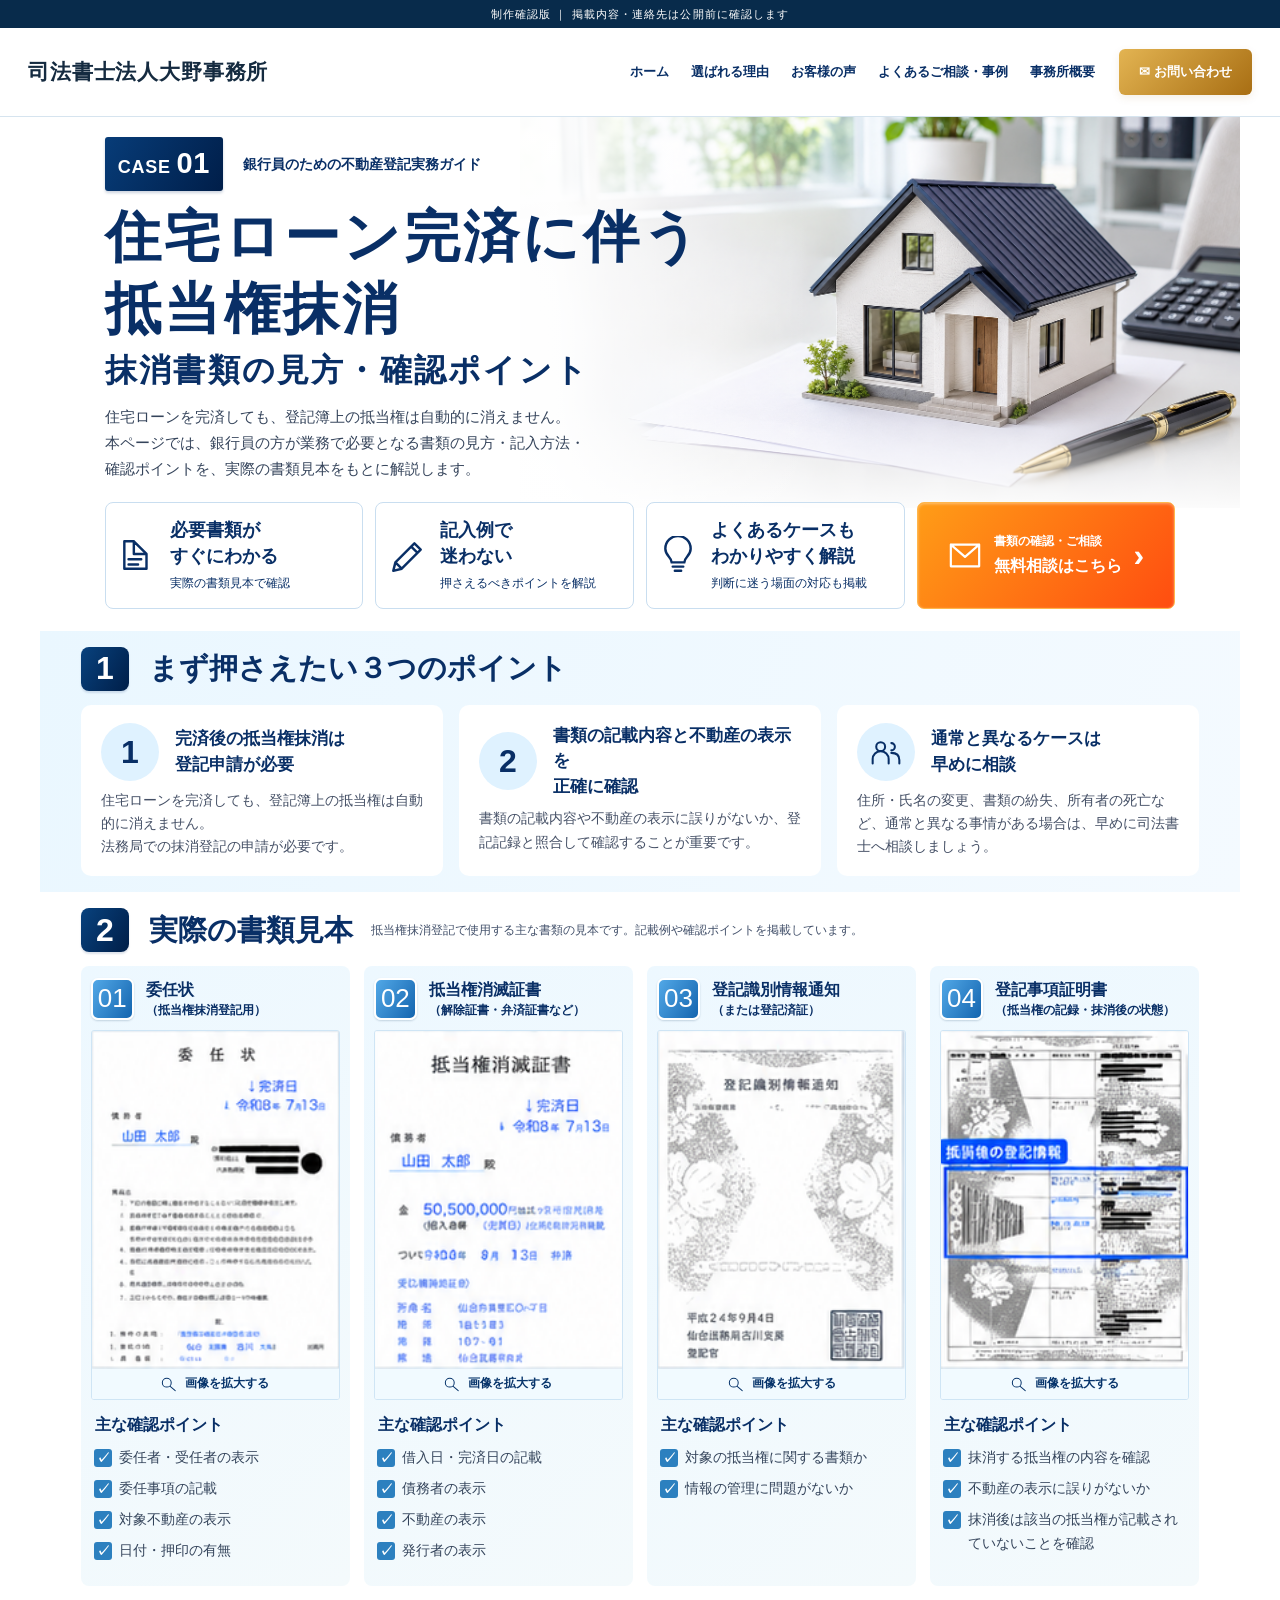
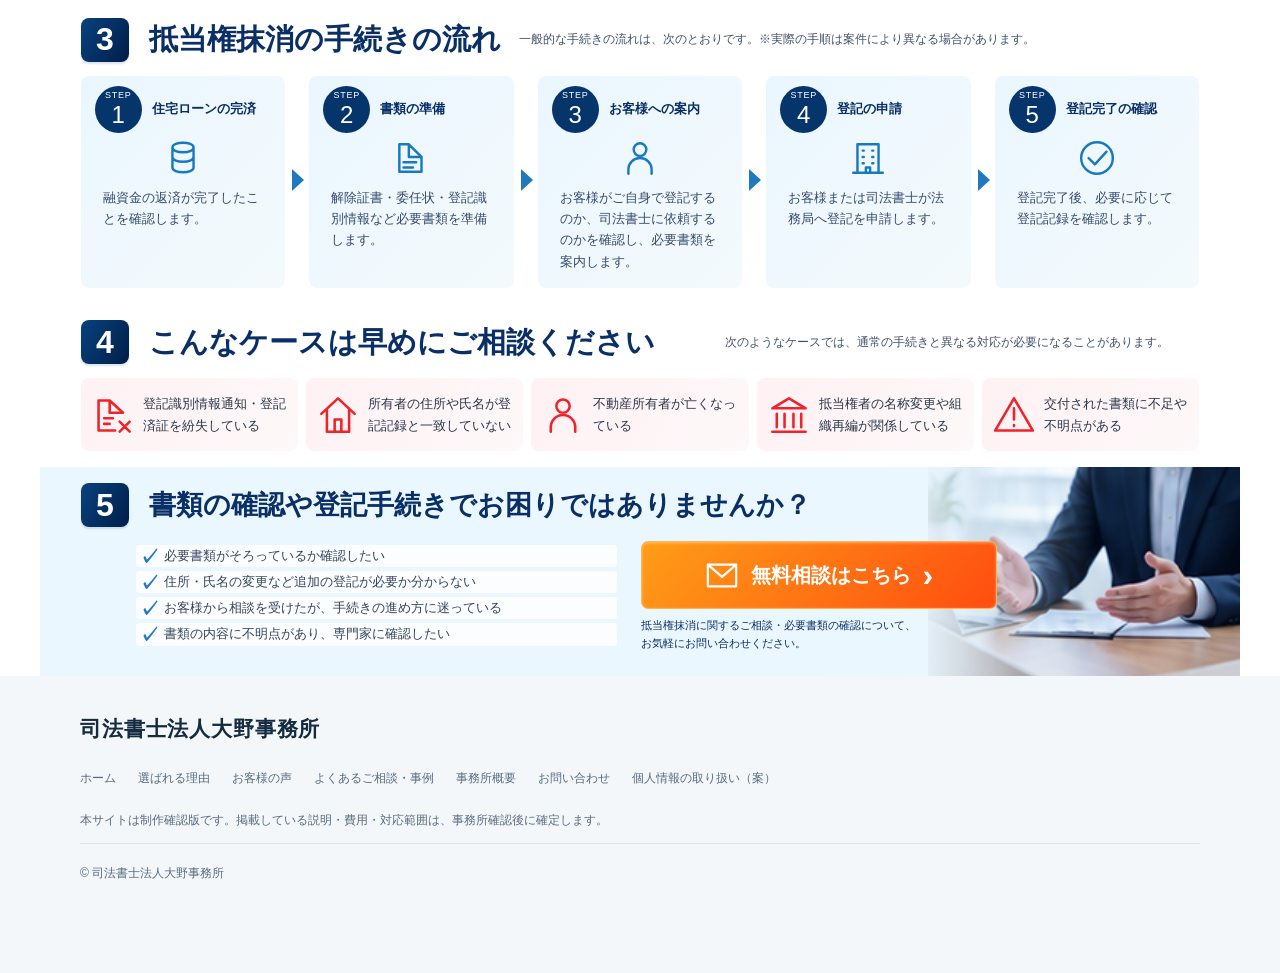
==== commit 387f1b8f: "Replace blurry cancellation hero with clean high-resolution photo" ====
--- a/cancel.html
+++ b/cancel.html
@@ -1 +1 @@
-<!doctype html><html lang="ja"><head><meta charset="utf-8"><meta name="viewport" content="width=device-width,initial-scale=1"><meta name="robots" content="noindex,nofollow"><meta name="description" content="銀行・信用金庫の融資業務を、司法書士の専門知識でサポート。司法書士法人大野事務所の制作確認版です。"><title>住宅ローン完済に伴う抵当権抹消｜司法書士法人大野事務所</title><link rel="stylesheet" href="assets/style.css"><link rel="stylesheet" href="assets/cancel.css"><script defer src="assets/main.js"></script><script defer src="assets/cancel.js"></script></head><body class="cancel-page"><div class="review">制作確認版 ｜ 掲載内容・連絡先は公開前に確認します</div><header class="header"><div class="header-inner"><a class="brand" href="index.html"><span><strong>司法書士法人大野事務所</strong></span></a><button class="menu hamburger" aria-label="メニューを開く" aria-expanded="false" aria-controls="navigation"><span></span><span></span><span></span></button><nav class="nav" id="navigation" aria-label="メインナビゲーション"><a href="index.html">ホーム</a><a href="index.html#reasons">選ばれる理由</a><a href="index.html#voices">お客様の声</a><a href="index.html#support">よくあるご相談・事例</a><a href="index.html#office">事務所概要</a></nav><a class="btn" href="contact.html?subject=cancel">✉ お問い合わせ</a></div></header><a class="skip-link" href="#main">本文へ移動</a><main id="main" class="case-main"><section class="case-hero"><svg class="reference-window hero-art" viewBox="477 0 437 288" role="img" aria-label="住宅模型と登記書類" preserveAspectRatio="xMidYMid slice"><image href="assets/reference-cancel.png" width="914" height="1721"/></svg><div class="hero-content"><p class="case-eyebrow"><b>CASE <strong>01</strong></b><span>銀行員のための不動産登記実務ガイド</span></p><h1>住宅ローン完済に伴う<br>抵当権抹消</h1><h2>抹消書類の見方・確認ポイント</h2><p class="hero-intro">住宅ローンを完済しても、登記簿上の抵当権は自動的に消えません。<br>本ページでは、銀行員の方が業務で必要となる書類の見方・記入方法・<br>確認ポイントを、実際の書類見本をもとに解説します。</p></div><nav class="hero-features" aria-label="ページ内メニュー"><a href="#documents"><svg class="line-icon" viewBox="0 0 36 36" fill="none" stroke="currentColor" stroke-width="2.3" stroke-linecap="round" stroke-linejoin="round" aria-hidden="true"><path d="M15 5H6v26h21V17L15 5Zm0 0v12h12M10 22h12M10 27h9"/></svg><div><strong>必要書類が<br>すぐにわかる</strong><small>実際の書類見本で確認</small></div></a><a href="#documents"><svg class="line-icon" viewBox="0 0 36 36" fill="none" stroke="currentColor" stroke-width="2.3" stroke-linecap="round" stroke-linejoin="round" aria-hidden="true"><path d="m7 25-2 8 8-2L31 13l-6-6L7 25Zm0 0 6 6M22 10l6 6"/></svg><div><strong>記入例で<br>迷わない</strong><small>押さえるべきポイントを解説</small></div></a><a href="#warnings"><svg class="line-icon" viewBox="0 0 36 36" fill="none" stroke="currentColor" stroke-width="2.3" stroke-linecap="round" stroke-linejoin="round" aria-hidden="true"><path d="M12 25c0-5-6-6-6-13a12 12 0 0 1 24 0c0 7-6 8-6 13M12 25h12M13 29h10M15 33h6"/></svg><div><strong>よくあるケースも<br>わかりやすく解説</strong><small>判断に迷う場面の対応も掲載</small></div></a><a class="case-cta" href="contact.html?subject=cancel"><svg class="line-icon" viewBox="0 0 36 36" fill="none" stroke="currentColor" stroke-width="2.3" stroke-linecap="round" stroke-linejoin="round" aria-hidden="true"><path d="M3 7h30v23H3V7Zm0 0 15 13L33 7"/></svg><span><small>書類の確認・ご相談</small>無料相談はこちら</span><b aria-hidden="true">›</b></a></nav></section><section class="case-section points" id="points"><div class="case-heading"><h2><span>1</span>まず押さえたい３つのポイント</h2></div><div class="point-grid"><article class="point"><div><span class="point-number">1</span><h3>完済後の抵当権抹消は<br>登記申請が必要</h3></div><p>住宅ローンを完済しても、登記簿上の抵当権は自動的に消えません。<br>法務局での抹消登記の申請が必要です。</p></article><article class="point"><div><span class="point-number">2</span><h3>書類の記載内容と不動産の表示を<br>正確に確認</h3></div><p>書類の記載内容や不動産の表示に誤りがないか、登記記録と照合して確認することが重要です。</p></article><article class="point"><div><span class="point-number"><svg class="line-icon" viewBox="0 0 36 36" fill="none" stroke="currentColor" stroke-width="2.3" stroke-linecap="round" stroke-linejoin="round" aria-hidden="true"><path d="M12 17a5 5 0 1 0 0-10 5 5 0 0 0 0 10Zm12-1a4 4 0 1 0 0-8M3 31v-5a9 9 0 0 1 18 0v5M24 19c6 0 9 3 9 8v4"/></svg></span><h3>通常と異なるケースは<br>早めに相談</h3></div><p>住所・氏名の変更、書類の紛失、所有者の死亡など、通常と異なる事情がある場合は、早めに司法書士へ相談しましょう。</p></article></div></section><section class="case-section" id="documents"><div class="case-heading"><h2><span>2</span>実際の書類見本</h2><p>抵当権抹消登記で使用する主な書類の見本です。記載例や確認ポイントを掲載しています。</p></div><div class="document-grid"><article class="document-card"><h3><b>01</b><span>委任状<small>（抵当権抹消登記用）</small></span></h3><button class="document-zoom" data-document="1" aria-label="委任状の見本を拡大"><svg class="reference-window " viewBox="39 727 185 253" role="img" aria-label="委任状の見本" preserveAspectRatio="xMidYMid slice"><image href="assets/reference-cancel.png" width="914" height="1721"/></svg><span><svg class="line-icon" viewBox="0 0 36 36" fill="none" stroke="currentColor" stroke-width="2.3" stroke-linecap="round" stroke-linejoin="round" aria-hidden="true"><path d="M23 15a10 10 0 1 1-20 0 10 10 0 0 1 20 0Zm-3 8 12 10"/></svg>画像を拡大する</span></button><h4>主な確認ポイント</h4><ul class="case-checks"><li>委任者・受任者の表示</li><li>委任事項の記載</li><li>対象不動産の表示</li><li>日付・押印の有無</li></ul></article><article class="document-card"><h3><b>02</b><span>抵当権消滅証書<small>（解除証書・弁済証書など）</small></span></h3><button class="document-zoom" data-document="2" aria-label="抵当権消滅証書の見本を拡大"><svg class="reference-window " viewBox="257 727 185 253" role="img" aria-label="抵当権消滅証書の見本" preserveAspectRatio="xMidYMid slice"><image href="assets/reference-cancel.png" width="914" height="1721"/></svg><span><svg class="line-icon" viewBox="0 0 36 36" fill="none" stroke="currentColor" stroke-width="2.3" stroke-linecap="round" stroke-linejoin="round" aria-hidden="true"><path d="M23 15a10 10 0 1 1-20 0 10 10 0 0 1 20 0Zm-3 8 12 10"/></svg>画像を拡大する</span></button><h4>主な確認ポイント</h4><ul class="case-checks"><li>借入日・完済日の記載</li><li>債務者の表示</li><li>不動産の表示</li><li>発行者の表示</li></ul></article><article class="document-card"><h3><b>03</b><span>登記識別情報通知<small>（または登記済証）</small></span></h3><button class="document-zoom" data-document="3" aria-label="登記識別情報通知の見本を拡大"><svg class="reference-window " viewBox="472 727 185 253" role="img" aria-label="登記識別情報通知の見本" preserveAspectRatio="xMidYMid slice"><image href="assets/reference-cancel.png" width="914" height="1721"/></svg><span><svg class="line-icon" viewBox="0 0 36 36" fill="none" stroke="currentColor" stroke-width="2.3" stroke-linecap="round" stroke-linejoin="round" aria-hidden="true"><path d="M23 15a10 10 0 1 1-20 0 10 10 0 0 1 20 0Zm-3 8 12 10"/></svg>画像を拡大する</span></button><h4>主な確認ポイント</h4><ul class="case-checks"><li>対象の抵当権に関する書類か</li><li>情報の管理に問題がないか</li></ul></article><article class="document-card"><h3><b>04</b><span>登記事項証明書<small>（抵当権の記録・抹消後の状態）</small></span></h3><button class="document-zoom" data-document="4" aria-label="登記事項証明書の見本を拡大"><svg class="reference-window " viewBox="688 727 185 253" role="img" aria-label="登記事項証明書の見本" preserveAspectRatio="xMidYMid slice"><image href="assets/reference-cancel.png" width="914" height="1721"/></svg><span><svg class="line-icon" viewBox="0 0 36 36" fill="none" stroke="currentColor" stroke-width="2.3" stroke-linecap="round" stroke-linejoin="round" aria-hidden="true"><path d="M23 15a10 10 0 1 1-20 0 10 10 0 0 1 20 0Zm-3 8 12 10"/></svg>画像を拡大する</span></button><h4>主な確認ポイント</h4><ul class="case-checks"><li>抹消する抵当権の内容を確認</li><li>不動産の表示に誤りがないか</li><li>抹消後は該当の抵当権が記載されていないことを確認</li></ul></article></div></section><section class="case-section" id="flow"><div class="case-heading"><h2><span>3</span>抵当権抹消の手続きの流れ</h2><p>一般的な手続きの流れは、次のとおりです。※実際の手順は案件により異なる場合があります。</p></div><ol class="flow-grid"><li><div><span class="step-badge"><small>STEP</small>1</span><h3>住宅ローンの完済</h3></div><svg class="line-icon" viewBox="0 0 36 36" fill="none" stroke="currentColor" stroke-width="2.3" stroke-linecap="round" stroke-linejoin="round" aria-hidden="true"><path d="M8 8c0-6 20-6 20 0s-20 6-20 0Zm0 0v19c0 6 20 6 20 0V8M8 17c0 6 20 6 20 0"/></svg><p>融資金の返済が完了したことを確認します。</p></li><li><div><span class="step-badge"><small>STEP</small>2</span><h3>書類の準備</h3></div><svg class="line-icon" viewBox="0 0 36 36" fill="none" stroke="currentColor" stroke-width="2.3" stroke-linecap="round" stroke-linejoin="round" aria-hidden="true"><path d="M15 5H6v26h21V17L15 5Zm0 0v12h12M10 22h12M10 27h9"/></svg><p>解除証書・委任状・登記識別情報など必要書類を準備します。</p></li><li><div><span class="step-badge"><small>STEP</small>3</span><h3>お客様への案内</h3></div><svg class="line-icon" viewBox="0 0 36 36" fill="none" stroke="currentColor" stroke-width="2.3" stroke-linecap="round" stroke-linejoin="round" aria-hidden="true"><path d="M18 16a6 6 0 1 0 0-12 6 6 0 0 0 0 12ZM7 33v-4a11 11 0 0 1 22 0v4"/></svg><p>お客様がご自身で登記するのか、司法書士に依頼するのかを確認し、必要書類を案内します。</p></li><li><div><span class="step-badge"><small>STEP</small>4</span><h3>登記の申請</h3></div><svg class="line-icon" viewBox="0 0 36 36" fill="none" stroke="currentColor" stroke-width="2.3" stroke-linecap="round" stroke-linejoin="round" aria-hidden="true"><path d="M8 32V5h20v27M4 32h28M13 11h1m8 0h1M13 17h1m8 0h1M13 23h1m8 0h1M16 32v-5h4v5"/></svg><p>お客様または司法書士が法務局へ登記を申請します。</p></li><li><div><span class="step-badge"><small>STEP</small>5</span><h3>登記完了の確認</h3></div><svg class="line-icon" viewBox="0 0 36 36" fill="none" stroke="currentColor" stroke-width="2.3" stroke-linecap="round" stroke-linejoin="round" aria-hidden="true"><path d="M33 18a15 15 0 1 1-30 0 15 15 0 0 1 30 0ZM10 18l6 6 11-12"/></svg><p>登記完了後、必要に応じて登記記録を確認します。</p></li></ol></section><section class="case-section" id="warnings"><div class="case-heading"><h2><span>4</span>こんなケースは早めにご相談ください</h2><p>次のようなケースでは、通常の手続きと異なる対応が必要になることがあります。</p></div><ul class="warning-grid"><li><svg class="line-icon" viewBox="0 0 36 36" fill="none" stroke="currentColor" stroke-width="2.3" stroke-linecap="round" stroke-linejoin="round" aria-hidden="true"><path d="M15 5H5v27h15M15 5v11h12L15 5Zm9 19 9 9m0-9-9 9M10 21h8M10 26h5"/></svg><span>登記識別情報通知・登記済証を紛失している</span></li><li><svg class="line-icon" viewBox="0 0 36 36" fill="none" stroke="currentColor" stroke-width="2.3" stroke-linecap="round" stroke-linejoin="round" aria-hidden="true"><path d="M3 17 18 3l15 14M8 13v20h20V13M15 33V22h6v11"/></svg><span>所有者の住所や氏名が登記記録と一致していない</span></li><li><svg class="line-icon" viewBox="0 0 36 36" fill="none" stroke="currentColor" stroke-width="2.3" stroke-linecap="round" stroke-linejoin="round" aria-hidden="true"><path d="M18 16a6 6 0 1 0 0-12 6 6 0 0 0 0 12ZM7 33v-4a11 11 0 0 1 22 0v4"/></svg><span>不動産所有者が亡くなっている</span></li><li><svg class="line-icon" viewBox="0 0 36 36" fill="none" stroke="currentColor" stroke-width="2.3" stroke-linecap="round" stroke-linejoin="round" aria-hidden="true"><path d="M3 12 18 3l15 9H3Zm4 5v12m7-12v12m8-12v12m7-12v12M3 33h30"/></svg><span>抵当権者の名称変更や組織再編が関係している</span></li><li><svg class="line-icon" viewBox="0 0 36 36" fill="none" stroke="currentColor" stroke-width="2.3" stroke-linecap="round" stroke-linejoin="round" aria-hidden="true"><path d="M18 3 1 32h34L18 3Zm0 9v10m0 5v1"/></svg><span>交付された書類に不足や不明点がある</span></li></ul></section><section class="case-section closing" id="consult"><svg class="reference-window closing-art" viewBox="700 1551 214 170" role="img" aria-label="書類を確認しながら相談に応じる司法書士" preserveAspectRatio="xMidYMid slice"><image href="assets/reference-cancel.png" width="914" height="1721"/></svg><div class="case-heading"><h2><span>5</span>書類の確認や登記手続きでお困りではありませんか？</h2></div><div class="closing-content"><ul class="case-checks"><li>必要書類がそろっているか確認したい</li><li>住所・氏名の変更など追加の登記が必要か分からない</li><li>お客様から相談を受けたが、手続きの進め方に迷っている</li><li>書類の内容に不明点があり、専門家に確認したい</li></ul><div><a class="case-cta" href="contact.html?subject=cancel"><svg class="line-icon" viewBox="0 0 36 36" fill="none" stroke="currentColor" stroke-width="2.3" stroke-linecap="round" stroke-linejoin="round" aria-hidden="true"><path d="M3 7h30v23H3V7Zm0 0 15 13L33 7"/></svg><span>無料相談はこちら</span><b aria-hidden="true">›</b></a><p>抵当権抹消に関するご相談・必要書類の確認について、<br>お気軽にお問い合わせください。</p></div></div></section></main><footer class="footer"><div class="wrap"><a class="brand" href="index.html"><span><strong>司法書士法人大野事務所</strong></span></a><div class="footer-links"><a href="index.html">ホーム</a><a href="index.html#reasons">選ばれる理由</a><a href="index.html#voices">お客様の声</a><a href="index.html#support">よくあるご相談・事例</a><a href="index.html#office">事務所概要</a><a href="contact.html?subject=cancel">お問い合わせ</a><a href="contact.html#privacy">個人情報の取り扱い（案）</a></div><p>本サイトは制作確認版です。掲載している説明・費用・対応範囲は、事務所確認後に確定します。</p><div class="copyright">© 司法書士法人大野事務所</div></div></footer><dialog id="document-modal" aria-labelledby="document-title"><div class="document-modal-bar"><h2 id="document-title">書類見本</h2><button type="button" aria-label="閉じる">×</button></div><div class="document-modal-content"></div><p>提供された見本画像を表示しています。実際の書式は案件により異なります。</p></dialog></body></html>+<!doctype html><html lang="ja"><head><meta charset="utf-8"><meta name="viewport" content="width=device-width,initial-scale=1"><meta name="robots" content="noindex,nofollow"><meta name="description" content="銀行・信用金庫の融資業務を、司法書士の専門知識でサポート。司法書士法人大野事務所の制作確認版です。"><title>住宅ローン完済に伴う抵当権抹消｜司法書士法人大野事務所</title><link rel="stylesheet" href="assets/style.css"><link rel="stylesheet" href="assets/cancel.css"><script defer src="assets/main.js"></script><script defer src="assets/cancel.js"></script></head><body class="cancel-page"><div class="review">制作確認版 ｜ 掲載内容・連絡先は公開前に確認します</div><header class="header"><div class="header-inner"><a class="brand" href="index.html"><span><strong>司法書士法人大野事務所</strong></span></a><button class="menu hamburger" aria-label="メニューを開く" aria-expanded="false" aria-controls="navigation"><span></span><span></span><span></span></button><nav class="nav" id="navigation" aria-label="メインナビゲーション"><a href="index.html">ホーム</a><a href="index.html#reasons">選ばれる理由</a><a href="index.html#voices">お客様の声</a><a href="index.html#support">よくあるご相談・事例</a><a href="index.html#office">事務所概要</a></nav><a class="btn" href="contact.html?subject=cancel">✉ お問い合わせ</a></div></header><a class="skip-link" href="#main">本文へ移動</a><main id="main" class="case-main"><section class="case-hero"><img class="hero-art" src="assets/cancel-hero-clean.png" alt="白い住宅模型、電卓とペンを置いた明るいデスク" width="1536" height="1024" fetchpriority="high"><div class="hero-content"><p class="case-eyebrow"><b>CASE <strong>01</strong></b><span>銀行員のための不動産登記実務ガイド</span></p><h1>住宅ローン完済に伴う<br>抵当権抹消</h1><h2>抹消書類の見方・確認ポイント</h2><p class="hero-intro">住宅ローンを完済しても、登記簿上の抵当権は自動的に消えません。<br>本ページでは、銀行員の方が業務で必要となる書類の見方・記入方法・<br>確認ポイントを、実際の書類見本をもとに解説します。</p></div><nav class="hero-features" aria-label="ページ内メニュー"><a href="#documents"><svg class="line-icon" viewBox="0 0 36 36" fill="none" stroke="currentColor" stroke-width="2.3" stroke-linecap="round" stroke-linejoin="round" aria-hidden="true"><path d="M15 5H6v26h21V17L15 5Zm0 0v12h12M10 22h12M10 27h9"/></svg><div><strong>必要書類が<br>すぐにわかる</strong><small>実際の書類見本で確認</small></div></a><a href="#documents"><svg class="line-icon" viewBox="0 0 36 36" fill="none" stroke="currentColor" stroke-width="2.3" stroke-linecap="round" stroke-linejoin="round" aria-hidden="true"><path d="m7 25-2 8 8-2L31 13l-6-6L7 25Zm0 0 6 6M22 10l6 6"/></svg><div><strong>記入例で<br>迷わない</strong><small>押さえるべきポイントを解説</small></div></a><a href="#warnings"><svg class="line-icon" viewBox="0 0 36 36" fill="none" stroke="currentColor" stroke-width="2.3" stroke-linecap="round" stroke-linejoin="round" aria-hidden="true"><path d="M12 25c0-5-6-6-6-13a12 12 0 0 1 24 0c0 7-6 8-6 13M12 25h12M13 29h10M15 33h6"/></svg><div><strong>よくあるケースも<br>わかりやすく解説</strong><small>判断に迷う場面の対応も掲載</small></div></a><a class="case-cta" href="contact.html?subject=cancel"><svg class="line-icon" viewBox="0 0 36 36" fill="none" stroke="currentColor" stroke-width="2.3" stroke-linecap="round" stroke-linejoin="round" aria-hidden="true"><path d="M3 7h30v23H3V7Zm0 0 15 13L33 7"/></svg><span><small>書類の確認・ご相談</small>無料相談はこちら</span><b aria-hidden="true">›</b></a></nav></section><section class="case-section points" id="points"><div class="case-heading"><h2><span>1</span>まず押さえたい３つのポイント</h2></div><div class="point-grid"><article class="point"><div><span class="point-number">1</span><h3>完済後の抵当権抹消は<br>登記申請が必要</h3></div><p>住宅ローンを完済しても、登記簿上の抵当権は自動的に消えません。<br>法務局での抹消登記の申請が必要です。</p></article><article class="point"><div><span class="point-number">2</span><h3>書類の記載内容と不動産の表示を<br>正確に確認</h3></div><p>書類の記載内容や不動産の表示に誤りがないか、登記記録と照合して確認することが重要です。</p></article><article class="point"><div><span class="point-number"><svg class="line-icon" viewBox="0 0 36 36" fill="none" stroke="currentColor" stroke-width="2.3" stroke-linecap="round" stroke-linejoin="round" aria-hidden="true"><path d="M12 17a5 5 0 1 0 0-10 5 5 0 0 0 0 10Zm12-1a4 4 0 1 0 0-8M3 31v-5a9 9 0 0 1 18 0v5M24 19c6 0 9 3 9 8v4"/></svg></span><h3>通常と異なるケースは<br>早めに相談</h3></div><p>住所・氏名の変更、書類の紛失、所有者の死亡など、通常と異なる事情がある場合は、早めに司法書士へ相談しましょう。</p></article></div></section><section class="case-section" id="documents"><div class="case-heading"><h2><span>2</span>実際の書類見本</h2><p>抵当権抹消登記で使用する主な書類の見本です。記載例や確認ポイントを掲載しています。</p></div><div class="document-grid"><article class="document-card"><h3><b>01</b><span>委任状<small>（抵当権抹消登記用）</small></span></h3><button class="document-zoom" data-document="1" aria-label="委任状の見本を拡大"><svg class="reference-window " viewBox="39 727 185 253" role="img" aria-label="委任状の見本" preserveAspectRatio="xMidYMid slice"><image href="assets/reference-cancel.png" width="914" height="1721"/></svg><span><svg class="line-icon" viewBox="0 0 36 36" fill="none" stroke="currentColor" stroke-width="2.3" stroke-linecap="round" stroke-linejoin="round" aria-hidden="true"><path d="M23 15a10 10 0 1 1-20 0 10 10 0 0 1 20 0Zm-3 8 12 10"/></svg>画像を拡大する</span></button><h4>主な確認ポイント</h4><ul class="case-checks"><li>委任者・受任者の表示</li><li>委任事項の記載</li><li>対象不動産の表示</li><li>日付・押印の有無</li></ul></article><article class="document-card"><h3><b>02</b><span>抵当権消滅証書<small>（解除証書・弁済証書など）</small></span></h3><button class="document-zoom" data-document="2" aria-label="抵当権消滅証書の見本を拡大"><svg class="reference-window " viewBox="257 727 185 253" role="img" aria-label="抵当権消滅証書の見本" preserveAspectRatio="xMidYMid slice"><image href="assets/reference-cancel.png" width="914" height="1721"/></svg><span><svg class="line-icon" viewBox="0 0 36 36" fill="none" stroke="currentColor" stroke-width="2.3" stroke-linecap="round" stroke-linejoin="round" aria-hidden="true"><path d="M23 15a10 10 0 1 1-20 0 10 10 0 0 1 20 0Zm-3 8 12 10"/></svg>画像を拡大する</span></button><h4>主な確認ポイント</h4><ul class="case-checks"><li>借入日・完済日の記載</li><li>債務者の表示</li><li>不動産の表示</li><li>発行者の表示</li></ul></article><article class="document-card"><h3><b>03</b><span>登記識別情報通知<small>（または登記済証）</small></span></h3><button class="document-zoom" data-document="3" aria-label="登記識別情報通知の見本を拡大"><svg class="reference-window " viewBox="472 727 185 253" role="img" aria-label="登記識別情報通知の見本" preserveAspectRatio="xMidYMid slice"><image href="assets/reference-cancel.png" width="914" height="1721"/></svg><span><svg class="line-icon" viewBox="0 0 36 36" fill="none" stroke="currentColor" stroke-width="2.3" stroke-linecap="round" stroke-linejoin="round" aria-hidden="true"><path d="M23 15a10 10 0 1 1-20 0 10 10 0 0 1 20 0Zm-3 8 12 10"/></svg>画像を拡大する</span></button><h4>主な確認ポイント</h4><ul class="case-checks"><li>対象の抵当権に関する書類か</li><li>情報の管理に問題がないか</li></ul></article><article class="document-card"><h3><b>04</b><span>登記事項証明書<small>（抵当権の記録・抹消後の状態）</small></span></h3><button class="document-zoom" data-document="4" aria-label="登記事項証明書の見本を拡大"><svg class="reference-window " viewBox="688 727 185 253" role="img" aria-label="登記事項証明書の見本" preserveAspectRatio="xMidYMid slice"><image href="assets/reference-cancel.png" width="914" height="1721"/></svg><span><svg class="line-icon" viewBox="0 0 36 36" fill="none" stroke="currentColor" stroke-width="2.3" stroke-linecap="round" stroke-linejoin="round" aria-hidden="true"><path d="M23 15a10 10 0 1 1-20 0 10 10 0 0 1 20 0Zm-3 8 12 10"/></svg>画像を拡大する</span></button><h4>主な確認ポイント</h4><ul class="case-checks"><li>抹消する抵当権の内容を確認</li><li>不動産の表示に誤りがないか</li><li>抹消後は該当の抵当権が記載されていないことを確認</li></ul></article></div></section><section class="case-section" id="flow"><div class="case-heading"><h2><span>3</span>抵当権抹消の手続きの流れ</h2><p>一般的な手続きの流れは、次のとおりです。※実際の手順は案件により異なる場合があります。</p></div><ol class="flow-grid"><li><div><span class="step-badge"><small>STEP</small>1</span><h3>住宅ローンの完済</h3></div><svg class="line-icon" viewBox="0 0 36 36" fill="none" stroke="currentColor" stroke-width="2.3" stroke-linecap="round" stroke-linejoin="round" aria-hidden="true"><path d="M8 8c0-6 20-6 20 0s-20 6-20 0Zm0 0v19c0 6 20 6 20 0V8M8 17c0 6 20 6 20 0"/></svg><p>融資金の返済が完了したことを確認します。</p></li><li><div><span class="step-badge"><small>STEP</small>2</span><h3>書類の準備</h3></div><svg class="line-icon" viewBox="0 0 36 36" fill="none" stroke="currentColor" stroke-width="2.3" stroke-linecap="round" stroke-linejoin="round" aria-hidden="true"><path d="M15 5H6v26h21V17L15 5Zm0 0v12h12M10 22h12M10 27h9"/></svg><p>解除証書・委任状・登記識別情報など必要書類を準備します。</p></li><li><div><span class="step-badge"><small>STEP</small>3</span><h3>お客様への案内</h3></div><svg class="line-icon" viewBox="0 0 36 36" fill="none" stroke="currentColor" stroke-width="2.3" stroke-linecap="round" stroke-linejoin="round" aria-hidden="true"><path d="M18 16a6 6 0 1 0 0-12 6 6 0 0 0 0 12ZM7 33v-4a11 11 0 0 1 22 0v4"/></svg><p>お客様がご自身で登記するのか、司法書士に依頼するのかを確認し、必要書類を案内します。</p></li><li><div><span class="step-badge"><small>STEP</small>4</span><h3>登記の申請</h3></div><svg class="line-icon" viewBox="0 0 36 36" fill="none" stroke="currentColor" stroke-width="2.3" stroke-linecap="round" stroke-linejoin="round" aria-hidden="true"><path d="M8 32V5h20v27M4 32h28M13 11h1m8 0h1M13 17h1m8 0h1M13 23h1m8 0h1M16 32v-5h4v5"/></svg><p>お客様または司法書士が法務局へ登記を申請します。</p></li><li><div><span class="step-badge"><small>STEP</small>5</span><h3>登記完了の確認</h3></div><svg class="line-icon" viewBox="0 0 36 36" fill="none" stroke="currentColor" stroke-width="2.3" stroke-linecap="round" stroke-linejoin="round" aria-hidden="true"><path d="M33 18a15 15 0 1 1-30 0 15 15 0 0 1 30 0ZM10 18l6 6 11-12"/></svg><p>登記完了後、必要に応じて登記記録を確認します。</p></li></ol></section><section class="case-section" id="warnings"><div class="case-heading"><h2><span>4</span>こんなケースは早めにご相談ください</h2><p>次のようなケースでは、通常の手続きと異なる対応が必要になることがあります。</p></div><ul class="warning-grid"><li><svg class="line-icon" viewBox="0 0 36 36" fill="none" stroke="currentColor" stroke-width="2.3" stroke-linecap="round" stroke-linejoin="round" aria-hidden="true"><path d="M15 5H5v27h15M15 5v11h12L15 5Zm9 19 9 9m0-9-9 9M10 21h8M10 26h5"/></svg><span>登記識別情報通知・登記済証を紛失している</span></li><li><svg class="line-icon" viewBox="0 0 36 36" fill="none" stroke="currentColor" stroke-width="2.3" stroke-linecap="round" stroke-linejoin="round" aria-hidden="true"><path d="M3 17 18 3l15 14M8 13v20h20V13M15 33V22h6v11"/></svg><span>所有者の住所や氏名が登記記録と一致していない</span></li><li><svg class="line-icon" viewBox="0 0 36 36" fill="none" stroke="currentColor" stroke-width="2.3" stroke-linecap="round" stroke-linejoin="round" aria-hidden="true"><path d="M18 16a6 6 0 1 0 0-12 6 6 0 0 0 0 12ZM7 33v-4a11 11 0 0 1 22 0v4"/></svg><span>不動産所有者が亡くなっている</span></li><li><svg class="line-icon" viewBox="0 0 36 36" fill="none" stroke="currentColor" stroke-width="2.3" stroke-linecap="round" stroke-linejoin="round" aria-hidden="true"><path d="M3 12 18 3l15 9H3Zm4 5v12m7-12v12m8-12v12m7-12v12M3 33h30"/></svg><span>抵当権者の名称変更や組織再編が関係している</span></li><li><svg class="line-icon" viewBox="0 0 36 36" fill="none" stroke="currentColor" stroke-width="2.3" stroke-linecap="round" stroke-linejoin="round" aria-hidden="true"><path d="M18 3 1 32h34L18 3Zm0 9v10m0 5v1"/></svg><span>交付された書類に不足や不明点がある</span></li></ul></section><section class="case-section closing" id="consult"><svg class="reference-window closing-art" viewBox="700 1551 214 170" role="img" aria-label="書類を確認しながら相談に応じる司法書士" preserveAspectRatio="xMidYMid slice"><image href="assets/reference-cancel.png" width="914" height="1721"/></svg><div class="case-heading"><h2><span>5</span>書類の確認や登記手続きでお困りではありませんか？</h2></div><div class="closing-content"><ul class="case-checks"><li>必要書類がそろっているか確認したい</li><li>住所・氏名の変更など追加の登記が必要か分からない</li><li>お客様から相談を受けたが、手続きの進め方に迷っている</li><li>書類の内容に不明点があり、専門家に確認したい</li></ul><div><a class="case-cta" href="contact.html?subject=cancel"><svg class="line-icon" viewBox="0 0 36 36" fill="none" stroke="currentColor" stroke-width="2.3" stroke-linecap="round" stroke-linejoin="round" aria-hidden="true"><path d="M3 7h30v23H3V7Zm0 0 15 13L33 7"/></svg><span>無料相談はこちら</span><b aria-hidden="true">›</b></a><p>抵当権抹消に関するご相談・必要書類の確認について、<br>お気軽にお問い合わせください。</p></div></div></section></main><footer class="footer"><div class="wrap"><a class="brand" href="index.html"><span><strong>司法書士法人大野事務所</strong></span></a><div class="footer-links"><a href="index.html">ホーム</a><a href="index.html#reasons">選ばれる理由</a><a href="index.html#voices">お客様の声</a><a href="index.html#support">よくあるご相談・事例</a><a href="index.html#office">事務所概要</a><a href="contact.html?subject=cancel">お問い合わせ</a><a href="contact.html#privacy">個人情報の取り扱い（案）</a></div><p>本サイトは制作確認版です。掲載している説明・費用・対応範囲は、事務所確認後に確定します。</p><div class="copyright">© 司法書士法人大野事務所</div></div></footer><dialog id="document-modal" aria-labelledby="document-title"><div class="document-modal-bar"><h2 id="document-title">書類見本</h2><button type="button" aria-label="閉じる">×</button></div><div class="document-modal-content"></div><p>提供された見本画像を表示しています。実際の書式は案件により異なります。</p></dialog></body></html>
--- a/assets/cancel.css
+++ b/assets/cancel.css
@@ -5,3 +5,7 @@
 @media(max-width:520px){.cancel-page .brand strong{font-size:18px!important;letter-spacing:0}.case-hero{padding:18px}.hero-art{top:58px;width:65%;height:210px;opacity:.6}.case-hero:before{background:linear-gradient(90deg,#fff 12%,#ffffffd9 45%,#ffffff33),linear-gradient(0deg,#fff 36%,transparent 60%)}.case-eyebrow{align-items:center;gap:10px;font-size:10px}.case-eyebrow>b{padding:4px 8px;font-size:13px;white-space:nowrap}.case-eyebrow strong{font-size:22px}.case-hero h1{font-size:clamp(28px,7.3vw,38px);letter-spacing:.02em;margin-top:18px;line-height:1.4}.case-hero h2{font-size:19px;letter-spacing:0;margin:8px 0}.hero-intro{max-width:100%;margin-top:15px!important;font-size:12px}.hero-intro br{display:none}.hero-features{gap:8px;margin-top:16px}.hero-features>a{gap:8px;padding:12px 8px}.hero-features strong{font-size:14px}.hero-features small{font-size:10px}.hero-features .case-cta{font-size:13px}.hero-features .line-icon{width:27px;height:30px}.hero-features .case-cta b{font-size:24px}.case-section{padding:22px 18px}.case-heading h2{font-size:21px;gap:12px;align-items:flex-start}.case-heading h2>span{min-width:36px;height:36px;font-size:27px;border-radius:6px}.point-grid{grid-template-columns:1fr}.point>div{flex-direction:row;align-items:center}.point h3{font-size:16px}.point p{font-size:14px}.point-number{width:48px;height:48px;font-size:28px}.point{padding:18px}.document-grid{grid-template-columns:1fr;gap:20px}.document-card{padding:18px}.document-card h3{font-size:19px;align-items:center;gap:14px}.document-card h3 small{font-size:13px}.document-zoom{max-width:310px;margin:auto}.document-card h4{margin-top:16px}.case-checks{font-size:14px}.flow-grid li{grid-template-columns:1fr 38px;gap:12px;padding:16px}.flow-grid li>p{grid-column:1/-1;padding:0;font-size:14px}.warning-grid{grid-template-columns:1fr;gap:8px}.warning-grid li{font-size:14px;padding:15px;gap:16px}.closing-content{width:100%}.closing .case-heading h2{font-size:21px}.closing .case-cta{max-width:none;margin-top:4px}.closing .case-checks{font-size:13px}.closing-art{opacity:.16;width:75%}.document-modal-bar h2{font-size:16px}.cancel-page .footer .brand strong{font-size:19px}}
 @media(prefers-reduced-motion:reduce){html{scroll-behavior:auto}.hamburger span{transition:none}}
 @media(min-width:761px) and (max-width:800px){.cancel-page .nav{display:none;position:absolute;top:100%;left:0;width:100%;padding:20px;background:white;border-bottom:1px solid #d6e4ef}.cancel-page .nav.open{display:grid;gap:0}.cancel-page .nav a{padding:12px}}
+
+/* Standalone high-resolution hero photo, without reference text overlays. */
+.case-hero .hero-art{object-fit:cover;object-position:65% 55%;width:60%}
+@media(max-width:520px){.case-hero .hero-art{width:75%;object-position:65% 55%}}
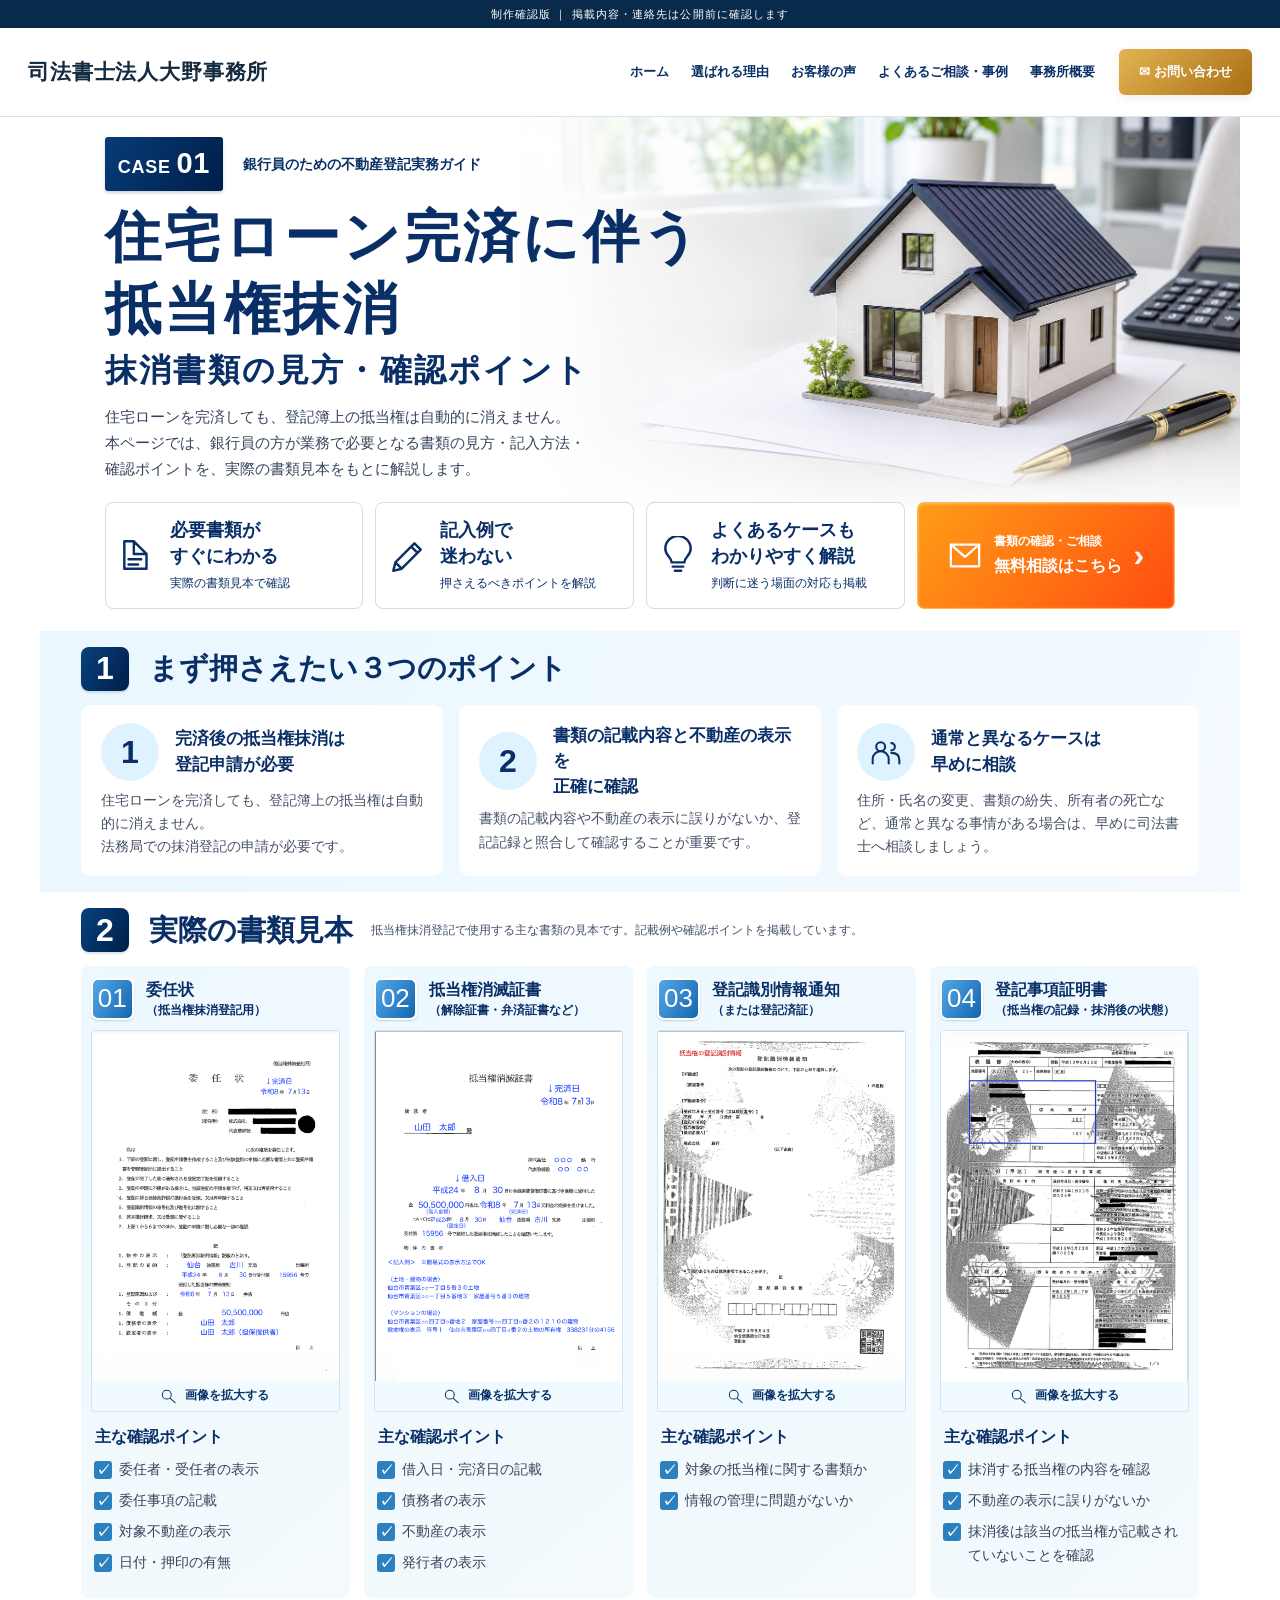
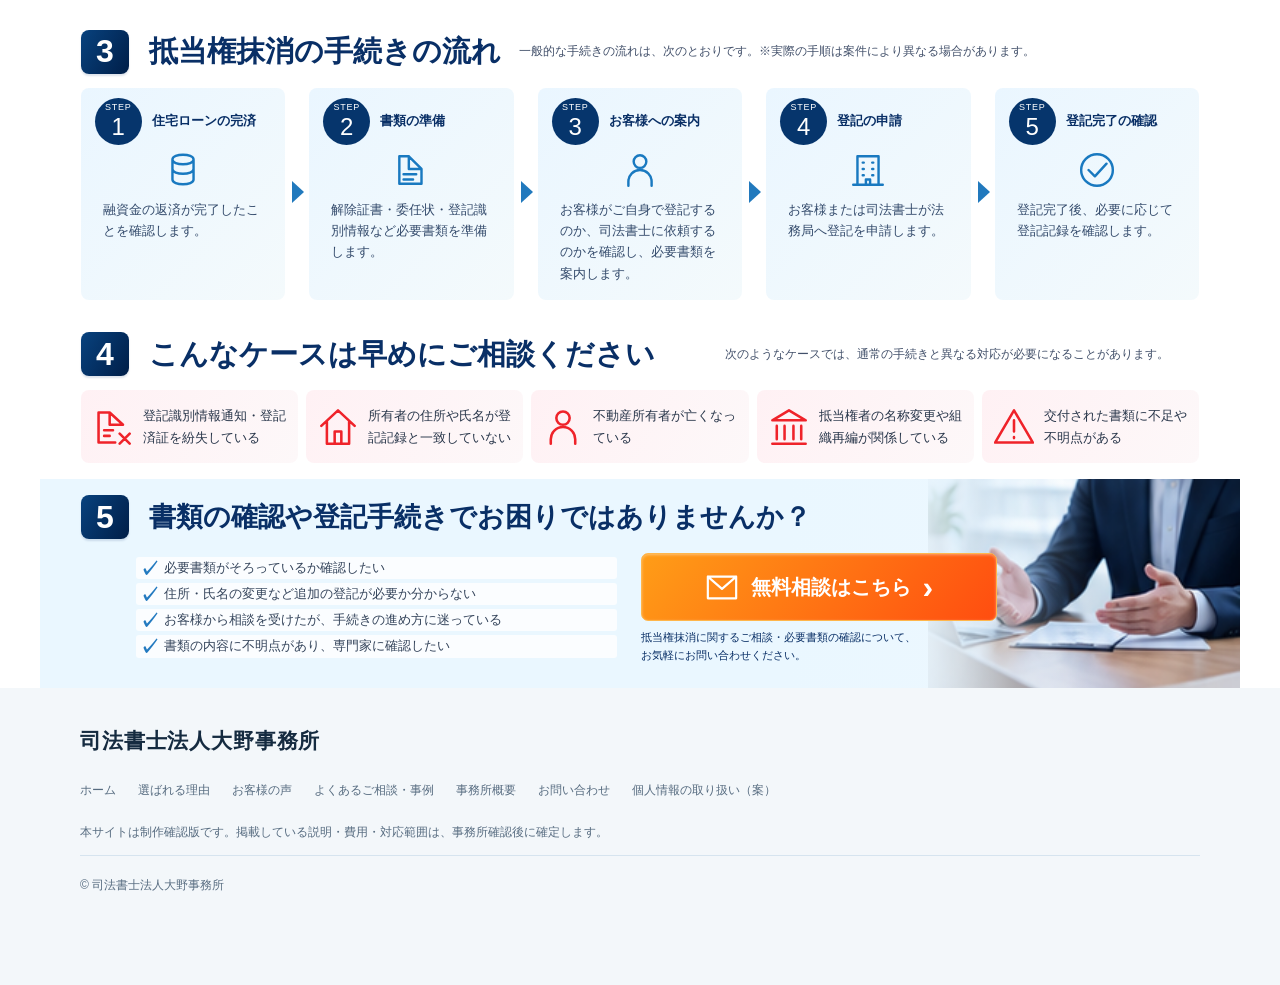
==== commit da800428: "Use supplied original PDFs for document previews and full-page viewer" ====
--- a/cancel.html
+++ b/cancel.html
@@ -1 +1 @@
-<!doctype html><html lang="ja"><head><meta charset="utf-8"><meta name="viewport" content="width=device-width,initial-scale=1"><meta name="robots" content="noindex,nofollow"><meta name="description" content="銀行・信用金庫の融資業務を、司法書士の専門知識でサポート。司法書士法人大野事務所の制作確認版です。"><title>住宅ローン完済に伴う抵当権抹消｜司法書士法人大野事務所</title><link rel="stylesheet" href="assets/style.css"><link rel="stylesheet" href="assets/cancel.css"><script defer src="assets/main.js"></script><script defer src="assets/cancel.js"></script></head><body class="cancel-page"><div class="review">制作確認版 ｜ 掲載内容・連絡先は公開前に確認します</div><header class="header"><div class="header-inner"><a class="brand" href="index.html"><span><strong>司法書士法人大野事務所</strong></span></a><button class="menu hamburger" aria-label="メニューを開く" aria-expanded="false" aria-controls="navigation"><span></span><span></span><span></span></button><nav class="nav" id="navigation" aria-label="メインナビゲーション"><a href="index.html">ホーム</a><a href="index.html#reasons">選ばれる理由</a><a href="index.html#voices">お客様の声</a><a href="index.html#support">よくあるご相談・事例</a><a href="index.html#office">事務所概要</a></nav><a class="btn" href="contact.html?subject=cancel">✉ お問い合わせ</a></div></header><a class="skip-link" href="#main">本文へ移動</a><main id="main" class="case-main"><section class="case-hero"><img class="hero-art" src="assets/cancel-hero-clean.png" alt="白い住宅模型、電卓とペンを置いた明るいデスク" width="1536" height="1024" fetchpriority="high"><div class="hero-content"><p class="case-eyebrow"><b>CASE <strong>01</strong></b><span>銀行員のための不動産登記実務ガイド</span></p><h1>住宅ローン完済に伴う<br>抵当権抹消</h1><h2>抹消書類の見方・確認ポイント</h2><p class="hero-intro">住宅ローンを完済しても、登記簿上の抵当権は自動的に消えません。<br>本ページでは、銀行員の方が業務で必要となる書類の見方・記入方法・<br>確認ポイントを、実際の書類見本をもとに解説します。</p></div><nav class="hero-features" aria-label="ページ内メニュー"><a href="#documents"><svg class="line-icon" viewBox="0 0 36 36" fill="none" stroke="currentColor" stroke-width="2.3" stroke-linecap="round" stroke-linejoin="round" aria-hidden="true"><path d="M15 5H6v26h21V17L15 5Zm0 0v12h12M10 22h12M10 27h9"/></svg><div><strong>必要書類が<br>すぐにわかる</strong><small>実際の書類見本で確認</small></div></a><a href="#documents"><svg class="line-icon" viewBox="0 0 36 36" fill="none" stroke="currentColor" stroke-width="2.3" stroke-linecap="round" stroke-linejoin="round" aria-hidden="true"><path d="m7 25-2 8 8-2L31 13l-6-6L7 25Zm0 0 6 6M22 10l6 6"/></svg><div><strong>記入例で<br>迷わない</strong><small>押さえるべきポイントを解説</small></div></a><a href="#warnings"><svg class="line-icon" viewBox="0 0 36 36" fill="none" stroke="currentColor" stroke-width="2.3" stroke-linecap="round" stroke-linejoin="round" aria-hidden="true"><path d="M12 25c0-5-6-6-6-13a12 12 0 0 1 24 0c0 7-6 8-6 13M12 25h12M13 29h10M15 33h6"/></svg><div><strong>よくあるケースも<br>わかりやすく解説</strong><small>判断に迷う場面の対応も掲載</small></div></a><a class="case-cta" href="contact.html?subject=cancel"><svg class="line-icon" viewBox="0 0 36 36" fill="none" stroke="currentColor" stroke-width="2.3" stroke-linecap="round" stroke-linejoin="round" aria-hidden="true"><path d="M3 7h30v23H3V7Zm0 0 15 13L33 7"/></svg><span><small>書類の確認・ご相談</small>無料相談はこちら</span><b aria-hidden="true">›</b></a></nav></section><section class="case-section points" id="points"><div class="case-heading"><h2><span>1</span>まず押さえたい３つのポイント</h2></div><div class="point-grid"><article class="point"><div><span class="point-number">1</span><h3>完済後の抵当権抹消は<br>登記申請が必要</h3></div><p>住宅ローンを完済しても、登記簿上の抵当権は自動的に消えません。<br>法務局での抹消登記の申請が必要です。</p></article><article class="point"><div><span class="point-number">2</span><h3>書類の記載内容と不動産の表示を<br>正確に確認</h3></div><p>書類の記載内容や不動産の表示に誤りがないか、登記記録と照合して確認することが重要です。</p></article><article class="point"><div><span class="point-number"><svg class="line-icon" viewBox="0 0 36 36" fill="none" stroke="currentColor" stroke-width="2.3" stroke-linecap="round" stroke-linejoin="round" aria-hidden="true"><path d="M12 17a5 5 0 1 0 0-10 5 5 0 0 0 0 10Zm12-1a4 4 0 1 0 0-8M3 31v-5a9 9 0 0 1 18 0v5M24 19c6 0 9 3 9 8v4"/></svg></span><h3>通常と異なるケースは<br>早めに相談</h3></div><p>住所・氏名の変更、書類の紛失、所有者の死亡など、通常と異なる事情がある場合は、早めに司法書士へ相談しましょう。</p></article></div></section><section class="case-section" id="documents"><div class="case-heading"><h2><span>2</span>実際の書類見本</h2><p>抵当権抹消登記で使用する主な書類の見本です。記載例や確認ポイントを掲載しています。</p></div><div class="document-grid"><article class="document-card"><h3><b>01</b><span>委任状<small>（抵当権抹消登記用）</small></span></h3><button class="document-zoom" data-document="1" aria-label="委任状の見本を拡大"><svg class="reference-window " viewBox="39 727 185 253" role="img" aria-label="委任状の見本" preserveAspectRatio="xMidYMid slice"><image href="assets/reference-cancel.png" width="914" height="1721"/></svg><span><svg class="line-icon" viewBox="0 0 36 36" fill="none" stroke="currentColor" stroke-width="2.3" stroke-linecap="round" stroke-linejoin="round" aria-hidden="true"><path d="M23 15a10 10 0 1 1-20 0 10 10 0 0 1 20 0Zm-3 8 12 10"/></svg>画像を拡大する</span></button><h4>主な確認ポイント</h4><ul class="case-checks"><li>委任者・受任者の表示</li><li>委任事項の記載</li><li>対象不動産の表示</li><li>日付・押印の有無</li></ul></article><article class="document-card"><h3><b>02</b><span>抵当権消滅証書<small>（解除証書・弁済証書など）</small></span></h3><button class="document-zoom" data-document="2" aria-label="抵当権消滅証書の見本を拡大"><svg class="reference-window " viewBox="257 727 185 253" role="img" aria-label="抵当権消滅証書の見本" preserveAspectRatio="xMidYMid slice"><image href="assets/reference-cancel.png" width="914" height="1721"/></svg><span><svg class="line-icon" viewBox="0 0 36 36" fill="none" stroke="currentColor" stroke-width="2.3" stroke-linecap="round" stroke-linejoin="round" aria-hidden="true"><path d="M23 15a10 10 0 1 1-20 0 10 10 0 0 1 20 0Zm-3 8 12 10"/></svg>画像を拡大する</span></button><h4>主な確認ポイント</h4><ul class="case-checks"><li>借入日・完済日の記載</li><li>債務者の表示</li><li>不動産の表示</li><li>発行者の表示</li></ul></article><article class="document-card"><h3><b>03</b><span>登記識別情報通知<small>（または登記済証）</small></span></h3><button class="document-zoom" data-document="3" aria-label="登記識別情報通知の見本を拡大"><svg class="reference-window " viewBox="472 727 185 253" role="img" aria-label="登記識別情報通知の見本" preserveAspectRatio="xMidYMid slice"><image href="assets/reference-cancel.png" width="914" height="1721"/></svg><span><svg class="line-icon" viewBox="0 0 36 36" fill="none" stroke="currentColor" stroke-width="2.3" stroke-linecap="round" stroke-linejoin="round" aria-hidden="true"><path d="M23 15a10 10 0 1 1-20 0 10 10 0 0 1 20 0Zm-3 8 12 10"/></svg>画像を拡大する</span></button><h4>主な確認ポイント</h4><ul class="case-checks"><li>対象の抵当権に関する書類か</li><li>情報の管理に問題がないか</li></ul></article><article class="document-card"><h3><b>04</b><span>登記事項証明書<small>（抵当権の記録・抹消後の状態）</small></span></h3><button class="document-zoom" data-document="4" aria-label="登記事項証明書の見本を拡大"><svg class="reference-window " viewBox="688 727 185 253" role="img" aria-label="登記事項証明書の見本" preserveAspectRatio="xMidYMid slice"><image href="assets/reference-cancel.png" width="914" height="1721"/></svg><span><svg class="line-icon" viewBox="0 0 36 36" fill="none" stroke="currentColor" stroke-width="2.3" stroke-linecap="round" stroke-linejoin="round" aria-hidden="true"><path d="M23 15a10 10 0 1 1-20 0 10 10 0 0 1 20 0Zm-3 8 12 10"/></svg>画像を拡大する</span></button><h4>主な確認ポイント</h4><ul class="case-checks"><li>抹消する抵当権の内容を確認</li><li>不動産の表示に誤りがないか</li><li>抹消後は該当の抵当権が記載されていないことを確認</li></ul></article></div></section><section class="case-section" id="flow"><div class="case-heading"><h2><span>3</span>抵当権抹消の手続きの流れ</h2><p>一般的な手続きの流れは、次のとおりです。※実際の手順は案件により異なる場合があります。</p></div><ol class="flow-grid"><li><div><span class="step-badge"><small>STEP</small>1</span><h3>住宅ローンの完済</h3></div><svg class="line-icon" viewBox="0 0 36 36" fill="none" stroke="currentColor" stroke-width="2.3" stroke-linecap="round" stroke-linejoin="round" aria-hidden="true"><path d="M8 8c0-6 20-6 20 0s-20 6-20 0Zm0 0v19c0 6 20 6 20 0V8M8 17c0 6 20 6 20 0"/></svg><p>融資金の返済が完了したことを確認します。</p></li><li><div><span class="step-badge"><small>STEP</small>2</span><h3>書類の準備</h3></div><svg class="line-icon" viewBox="0 0 36 36" fill="none" stroke="currentColor" stroke-width="2.3" stroke-linecap="round" stroke-linejoin="round" aria-hidden="true"><path d="M15 5H6v26h21V17L15 5Zm0 0v12h12M10 22h12M10 27h9"/></svg><p>解除証書・委任状・登記識別情報など必要書類を準備します。</p></li><li><div><span class="step-badge"><small>STEP</small>3</span><h3>お客様への案内</h3></div><svg class="line-icon" viewBox="0 0 36 36" fill="none" stroke="currentColor" stroke-width="2.3" stroke-linecap="round" stroke-linejoin="round" aria-hidden="true"><path d="M18 16a6 6 0 1 0 0-12 6 6 0 0 0 0 12ZM7 33v-4a11 11 0 0 1 22 0v4"/></svg><p>お客様がご自身で登記するのか、司法書士に依頼するのかを確認し、必要書類を案内します。</p></li><li><div><span class="step-badge"><small>STEP</small>4</span><h3>登記の申請</h3></div><svg class="line-icon" viewBox="0 0 36 36" fill="none" stroke="currentColor" stroke-width="2.3" stroke-linecap="round" stroke-linejoin="round" aria-hidden="true"><path d="M8 32V5h20v27M4 32h28M13 11h1m8 0h1M13 17h1m8 0h1M13 23h1m8 0h1M16 32v-5h4v5"/></svg><p>お客様または司法書士が法務局へ登記を申請します。</p></li><li><div><span class="step-badge"><small>STEP</small>5</span><h3>登記完了の確認</h3></div><svg class="line-icon" viewBox="0 0 36 36" fill="none" stroke="currentColor" stroke-width="2.3" stroke-linecap="round" stroke-linejoin="round" aria-hidden="true"><path d="M33 18a15 15 0 1 1-30 0 15 15 0 0 1 30 0ZM10 18l6 6 11-12"/></svg><p>登記完了後、必要に応じて登記記録を確認します。</p></li></ol></section><section class="case-section" id="warnings"><div class="case-heading"><h2><span>4</span>こんなケースは早めにご相談ください</h2><p>次のようなケースでは、通常の手続きと異なる対応が必要になることがあります。</p></div><ul class="warning-grid"><li><svg class="line-icon" viewBox="0 0 36 36" fill="none" stroke="currentColor" stroke-width="2.3" stroke-linecap="round" stroke-linejoin="round" aria-hidden="true"><path d="M15 5H5v27h15M15 5v11h12L15 5Zm9 19 9 9m0-9-9 9M10 21h8M10 26h5"/></svg><span>登記識別情報通知・登記済証を紛失している</span></li><li><svg class="line-icon" viewBox="0 0 36 36" fill="none" stroke="currentColor" stroke-width="2.3" stroke-linecap="round" stroke-linejoin="round" aria-hidden="true"><path d="M3 17 18 3l15 14M8 13v20h20V13M15 33V22h6v11"/></svg><span>所有者の住所や氏名が登記記録と一致していない</span></li><li><svg class="line-icon" viewBox="0 0 36 36" fill="none" stroke="currentColor" stroke-width="2.3" stroke-linecap="round" stroke-linejoin="round" aria-hidden="true"><path d="M18 16a6 6 0 1 0 0-12 6 6 0 0 0 0 12ZM7 33v-4a11 11 0 0 1 22 0v4"/></svg><span>不動産所有者が亡くなっている</span></li><li><svg class="line-icon" viewBox="0 0 36 36" fill="none" stroke="currentColor" stroke-width="2.3" stroke-linecap="round" stroke-linejoin="round" aria-hidden="true"><path d="M3 12 18 3l15 9H3Zm4 5v12m7-12v12m8-12v12m7-12v12M3 33h30"/></svg><span>抵当権者の名称変更や組織再編が関係している</span></li><li><svg class="line-icon" viewBox="0 0 36 36" fill="none" stroke="currentColor" stroke-width="2.3" stroke-linecap="round" stroke-linejoin="round" aria-hidden="true"><path d="M18 3 1 32h34L18 3Zm0 9v10m0 5v1"/></svg><span>交付された書類に不足や不明点がある</span></li></ul></section><section class="case-section closing" id="consult"><svg class="reference-window closing-art" viewBox="700 1551 214 170" role="img" aria-label="書類を確認しながら相談に応じる司法書士" preserveAspectRatio="xMidYMid slice"><image href="assets/reference-cancel.png" width="914" height="1721"/></svg><div class="case-heading"><h2><span>5</span>書類の確認や登記手続きでお困りではありませんか？</h2></div><div class="closing-content"><ul class="case-checks"><li>必要書類がそろっているか確認したい</li><li>住所・氏名の変更など追加の登記が必要か分からない</li><li>お客様から相談を受けたが、手続きの進め方に迷っている</li><li>書類の内容に不明点があり、専門家に確認したい</li></ul><div><a class="case-cta" href="contact.html?subject=cancel"><svg class="line-icon" viewBox="0 0 36 36" fill="none" stroke="currentColor" stroke-width="2.3" stroke-linecap="round" stroke-linejoin="round" aria-hidden="true"><path d="M3 7h30v23H3V7Zm0 0 15 13L33 7"/></svg><span>無料相談はこちら</span><b aria-hidden="true">›</b></a><p>抵当権抹消に関するご相談・必要書類の確認について、<br>お気軽にお問い合わせください。</p></div></div></section></main><footer class="footer"><div class="wrap"><a class="brand" href="index.html"><span><strong>司法書士法人大野事務所</strong></span></a><div class="footer-links"><a href="index.html">ホーム</a><a href="index.html#reasons">選ばれる理由</a><a href="index.html#voices">お客様の声</a><a href="index.html#support">よくあるご相談・事例</a><a href="index.html#office">事務所概要</a><a href="contact.html?subject=cancel">お問い合わせ</a><a href="contact.html#privacy">個人情報の取り扱い（案）</a></div><p>本サイトは制作確認版です。掲載している説明・費用・対応範囲は、事務所確認後に確定します。</p><div class="copyright">© 司法書士法人大野事務所</div></div></footer><dialog id="document-modal" aria-labelledby="document-title"><div class="document-modal-bar"><h2 id="document-title">書類見本</h2><button type="button" aria-label="閉じる">×</button></div><div class="document-modal-content"></div><p>提供された見本画像を表示しています。実際の書式は案件により異なります。</p></dialog></body></html>+<!doctype html><html lang="ja"><head><meta charset="utf-8"><meta name="viewport" content="width=device-width,initial-scale=1"><meta name="robots" content="noindex,nofollow"><meta name="description" content="銀行・信用金庫の融資業務を、司法書士の専門知識でサポート。司法書士法人大野事務所の制作確認版です。"><title>住宅ローン完済に伴う抵当権抹消｜司法書士法人大野事務所</title><link rel="stylesheet" href="assets/style.css"><link rel="stylesheet" href="assets/cancel.css?v=originals1"><script defer src="assets/main.js"></script><script defer src="assets/cancel.js?v=originals1"></script></head><body class="cancel-page"><div class="review">制作確認版 ｜ 掲載内容・連絡先は公開前に確認します</div><header class="header"><div class="header-inner"><a class="brand" href="index.html"><span><strong>司法書士法人大野事務所</strong></span></a><button class="menu hamburger" aria-label="メニューを開く" aria-expanded="false" aria-controls="navigation"><span></span><span></span><span></span></button><nav class="nav" id="navigation" aria-label="メインナビゲーション"><a href="index.html">ホーム</a><a href="index.html#reasons">選ばれる理由</a><a href="index.html#voices">お客様の声</a><a href="index.html#support">よくあるご相談・事例</a><a href="index.html#office">事務所概要</a></nav><a class="btn" href="contact.html?subject=cancel">✉ お問い合わせ</a></div></header><a class="skip-link" href="#main">本文へ移動</a><main id="main" class="case-main"><section class="case-hero"><img class="hero-art" src="assets/cancel-hero-clean.png" alt="白い住宅模型、電卓とペンを置いた明るいデスク" width="1536" height="1024" fetchpriority="high"><div class="hero-content"><p class="case-eyebrow"><b>CASE <strong>01</strong></b><span>銀行員のための不動産登記実務ガイド</span></p><h1>住宅ローン完済に伴う<br>抵当権抹消</h1><h2>抹消書類の見方・確認ポイント</h2><p class="hero-intro">住宅ローンを完済しても、登記簿上の抵当権は自動的に消えません。<br>本ページでは、銀行員の方が業務で必要となる書類の見方・記入方法・<br>確認ポイントを、実際の書類見本をもとに解説します。</p></div><nav class="hero-features" aria-label="ページ内メニュー"><a href="#documents"><svg class="line-icon" viewBox="0 0 36 36" fill="none" stroke="currentColor" stroke-width="2.3" stroke-linecap="round" stroke-linejoin="round" aria-hidden="true"><path d="M15 5H6v26h21V17L15 5Zm0 0v12h12M10 22h12M10 27h9"/></svg><div><strong>必要書類が<br>すぐにわかる</strong><small>実際の書類見本で確認</small></div></a><a href="#documents"><svg class="line-icon" viewBox="0 0 36 36" fill="none" stroke="currentColor" stroke-width="2.3" stroke-linecap="round" stroke-linejoin="round" aria-hidden="true"><path d="m7 25-2 8 8-2L31 13l-6-6L7 25Zm0 0 6 6M22 10l6 6"/></svg><div><strong>記入例で<br>迷わない</strong><small>押さえるべきポイントを解説</small></div></a><a href="#warnings"><svg class="line-icon" viewBox="0 0 36 36" fill="none" stroke="currentColor" stroke-width="2.3" stroke-linecap="round" stroke-linejoin="round" aria-hidden="true"><path d="M12 25c0-5-6-6-6-13a12 12 0 0 1 24 0c0 7-6 8-6 13M12 25h12M13 29h10M15 33h6"/></svg><div><strong>よくあるケースも<br>わかりやすく解説</strong><small>判断に迷う場面の対応も掲載</small></div></a><a class="case-cta" href="contact.html?subject=cancel"><svg class="line-icon" viewBox="0 0 36 36" fill="none" stroke="currentColor" stroke-width="2.3" stroke-linecap="round" stroke-linejoin="round" aria-hidden="true"><path d="M3 7h30v23H3V7Zm0 0 15 13L33 7"/></svg><span><small>書類の確認・ご相談</small>無料相談はこちら</span><b aria-hidden="true">›</b></a></nav></section><section class="case-section points" id="points"><div class="case-heading"><h2><span>1</span>まず押さえたい３つのポイント</h2></div><div class="point-grid"><article class="point"><div><span class="point-number">1</span><h3>完済後の抵当権抹消は<br>登記申請が必要</h3></div><p>住宅ローンを完済しても、登記簿上の抵当権は自動的に消えません。<br>法務局での抹消登記の申請が必要です。</p></article><article class="point"><div><span class="point-number">2</span><h3>書類の記載内容と不動産の表示を<br>正確に確認</h3></div><p>書類の記載内容や不動産の表示に誤りがないか、登記記録と照合して確認することが重要です。</p></article><article class="point"><div><span class="point-number"><svg class="line-icon" viewBox="0 0 36 36" fill="none" stroke="currentColor" stroke-width="2.3" stroke-linecap="round" stroke-linejoin="round" aria-hidden="true"><path d="M12 17a5 5 0 1 0 0-10 5 5 0 0 0 0 10Zm12-1a4 4 0 1 0 0-8M3 31v-5a9 9 0 0 1 18 0v5M24 19c6 0 9 3 9 8v4"/></svg></span><h3>通常と異なるケースは<br>早めに相談</h3></div><p>住所・氏名の変更、書類の紛失、所有者の死亡など、通常と異なる事情がある場合は、早めに司法書士へ相談しましょう。</p></article></div></section><section class="case-section" id="documents"><div class="case-heading"><h2><span>2</span>実際の書類見本</h2><p>抵当権抹消登記で使用する主な書類の見本です。記載例や確認ポイントを掲載しています。</p></div><div class="document-grid"><article class="document-card"><h3><b>01</b><span>委任状<small>（抵当権抹消登記用）</small></span></h3><button class="document-zoom" data-document="1" aria-label="委任状の見本を拡大"><img src="assets/cancel-documents/document-1-page-1.png" alt="委任状の原本見本" loading="lazy" decoding="async"><span><svg class="line-icon" viewBox="0 0 36 36" fill="none" stroke="currentColor" stroke-width="2.3" stroke-linecap="round" stroke-linejoin="round" aria-hidden="true"><path d="M23 15a10 10 0 1 1-20 0 10 10 0 0 1 20 0Zm-3 8 12 10"/></svg>画像を拡大する</span></button><h4>主な確認ポイント</h4><ul class="case-checks"><li>委任者・受任者の表示</li><li>委任事項の記載</li><li>対象不動産の表示</li><li>日付・押印の有無</li></ul></article><article class="document-card"><h3><b>02</b><span>抵当権消滅証書<small>（解除証書・弁済証書など）</small></span></h3><button class="document-zoom" data-document="2" aria-label="抵当権消滅証書の見本を拡大"><img src="assets/cancel-documents/document-2-page-1.png" alt="抵当権消滅証書の原本見本" loading="lazy" decoding="async"><span><svg class="line-icon" viewBox="0 0 36 36" fill="none" stroke="currentColor" stroke-width="2.3" stroke-linecap="round" stroke-linejoin="round" aria-hidden="true"><path d="M23 15a10 10 0 1 1-20 0 10 10 0 0 1 20 0Zm-3 8 12 10"/></svg>画像を拡大する</span></button><h4>主な確認ポイント</h4><ul class="case-checks"><li>借入日・完済日の記載</li><li>債務者の表示</li><li>不動産の表示</li><li>発行者の表示</li></ul></article><article class="document-card"><h3><b>03</b><span>登記識別情報通知<small>（または登記済証）</small></span></h3><button class="document-zoom" data-document="3" aria-label="登記識別情報通知の見本を拡大"><img src="assets/cancel-documents/document-3-page-1.png" alt="登記識別情報通知の原本見本" loading="lazy" decoding="async"><span><svg class="line-icon" viewBox="0 0 36 36" fill="none" stroke="currentColor" stroke-width="2.3" stroke-linecap="round" stroke-linejoin="round" aria-hidden="true"><path d="M23 15a10 10 0 1 1-20 0 10 10 0 0 1 20 0Zm-3 8 12 10"/></svg>画像を拡大する</span></button><h4>主な確認ポイント</h4><ul class="case-checks"><li>対象の抵当権に関する書類か</li><li>情報の管理に問題がないか</li></ul></article><article class="document-card"><h3><b>04</b><span>登記事項証明書<small>（抵当権の記録・抹消後の状態）</small></span></h3><button class="document-zoom" data-document="4" aria-label="登記事項証明書の見本を拡大"><img src="assets/cancel-documents/document-4-page-1.png" alt="登記事項証明書の原本見本" loading="lazy" decoding="async"><span><svg class="line-icon" viewBox="0 0 36 36" fill="none" stroke="currentColor" stroke-width="2.3" stroke-linecap="round" stroke-linejoin="round" aria-hidden="true"><path d="M23 15a10 10 0 1 1-20 0 10 10 0 0 1 20 0Zm-3 8 12 10"/></svg>画像を拡大する</span></button><h4>主な確認ポイント</h4><ul class="case-checks"><li>抹消する抵当権の内容を確認</li><li>不動産の表示に誤りがないか</li><li>抹消後は該当の抵当権が記載されていないことを確認</li></ul></article></div></section><section class="case-section" id="flow"><div class="case-heading"><h2><span>3</span>抵当権抹消の手続きの流れ</h2><p>一般的な手続きの流れは、次のとおりです。※実際の手順は案件により異なる場合があります。</p></div><ol class="flow-grid"><li><div><span class="step-badge"><small>STEP</small>1</span><h3>住宅ローンの完済</h3></div><svg class="line-icon" viewBox="0 0 36 36" fill="none" stroke="currentColor" stroke-width="2.3" stroke-linecap="round" stroke-linejoin="round" aria-hidden="true"><path d="M8 8c0-6 20-6 20 0s-20 6-20 0Zm0 0v19c0 6 20 6 20 0V8M8 17c0 6 20 6 20 0"/></svg><p>融資金の返済が完了したことを確認します。</p></li><li><div><span class="step-badge"><small>STEP</small>2</span><h3>書類の準備</h3></div><svg class="line-icon" viewBox="0 0 36 36" fill="none" stroke="currentColor" stroke-width="2.3" stroke-linecap="round" stroke-linejoin="round" aria-hidden="true"><path d="M15 5H6v26h21V17L15 5Zm0 0v12h12M10 22h12M10 27h9"/></svg><p>解除証書・委任状・登記識別情報など必要書類を準備します。</p></li><li><div><span class="step-badge"><small>STEP</small>3</span><h3>お客様への案内</h3></div><svg class="line-icon" viewBox="0 0 36 36" fill="none" stroke="currentColor" stroke-width="2.3" stroke-linecap="round" stroke-linejoin="round" aria-hidden="true"><path d="M18 16a6 6 0 1 0 0-12 6 6 0 0 0 0 12ZM7 33v-4a11 11 0 0 1 22 0v4"/></svg><p>お客様がご自身で登記するのか、司法書士に依頼するのかを確認し、必要書類を案内します。</p></li><li><div><span class="step-badge"><small>STEP</small>4</span><h3>登記の申請</h3></div><svg class="line-icon" viewBox="0 0 36 36" fill="none" stroke="currentColor" stroke-width="2.3" stroke-linecap="round" stroke-linejoin="round" aria-hidden="true"><path d="M8 32V5h20v27M4 32h28M13 11h1m8 0h1M13 17h1m8 0h1M13 23h1m8 0h1M16 32v-5h4v5"/></svg><p>お客様または司法書士が法務局へ登記を申請します。</p></li><li><div><span class="step-badge"><small>STEP</small>5</span><h3>登記完了の確認</h3></div><svg class="line-icon" viewBox="0 0 36 36" fill="none" stroke="currentColor" stroke-width="2.3" stroke-linecap="round" stroke-linejoin="round" aria-hidden="true"><path d="M33 18a15 15 0 1 1-30 0 15 15 0 0 1 30 0ZM10 18l6 6 11-12"/></svg><p>登記完了後、必要に応じて登記記録を確認します。</p></li></ol></section><section class="case-section" id="warnings"><div class="case-heading"><h2><span>4</span>こんなケースは早めにご相談ください</h2><p>次のようなケースでは、通常の手続きと異なる対応が必要になることがあります。</p></div><ul class="warning-grid"><li><svg class="line-icon" viewBox="0 0 36 36" fill="none" stroke="currentColor" stroke-width="2.3" stroke-linecap="round" stroke-linejoin="round" aria-hidden="true"><path d="M15 5H5v27h15M15 5v11h12L15 5Zm9 19 9 9m0-9-9 9M10 21h8M10 26h5"/></svg><span>登記識別情報通知・登記済証を紛失している</span></li><li><svg class="line-icon" viewBox="0 0 36 36" fill="none" stroke="currentColor" stroke-width="2.3" stroke-linecap="round" stroke-linejoin="round" aria-hidden="true"><path d="M3 17 18 3l15 14M8 13v20h20V13M15 33V22h6v11"/></svg><span>所有者の住所や氏名が登記記録と一致していない</span></li><li><svg class="line-icon" viewBox="0 0 36 36" fill="none" stroke="currentColor" stroke-width="2.3" stroke-linecap="round" stroke-linejoin="round" aria-hidden="true"><path d="M18 16a6 6 0 1 0 0-12 6 6 0 0 0 0 12ZM7 33v-4a11 11 0 0 1 22 0v4"/></svg><span>不動産所有者が亡くなっている</span></li><li><svg class="line-icon" viewBox="0 0 36 36" fill="none" stroke="currentColor" stroke-width="2.3" stroke-linecap="round" stroke-linejoin="round" aria-hidden="true"><path d="M3 12 18 3l15 9H3Zm4 5v12m7-12v12m8-12v12m7-12v12M3 33h30"/></svg><span>抵当権者の名称変更や組織再編が関係している</span></li><li><svg class="line-icon" viewBox="0 0 36 36" fill="none" stroke="currentColor" stroke-width="2.3" stroke-linecap="round" stroke-linejoin="round" aria-hidden="true"><path d="M18 3 1 32h34L18 3Zm0 9v10m0 5v1"/></svg><span>交付された書類に不足や不明点がある</span></li></ul></section><section class="case-section closing" id="consult"><svg class="reference-window closing-art" viewBox="700 1551 214 170" role="img" aria-label="書類を確認しながら相談に応じる司法書士" preserveAspectRatio="xMidYMid slice"><image href="assets/reference-cancel.png" width="914" height="1721"/></svg><div class="case-heading"><h2><span>5</span>書類の確認や登記手続きでお困りではありませんか？</h2></div><div class="closing-content"><ul class="case-checks"><li>必要書類がそろっているか確認したい</li><li>住所・氏名の変更など追加の登記が必要か分からない</li><li>お客様から相談を受けたが、手続きの進め方に迷っている</li><li>書類の内容に不明点があり、専門家に確認したい</li></ul><div><a class="case-cta" href="contact.html?subject=cancel"><svg class="line-icon" viewBox="0 0 36 36" fill="none" stroke="currentColor" stroke-width="2.3" stroke-linecap="round" stroke-linejoin="round" aria-hidden="true"><path d="M3 7h30v23H3V7Zm0 0 15 13L33 7"/></svg><span>無料相談はこちら</span><b aria-hidden="true">›</b></a><p>抵当権抹消に関するご相談・必要書類の確認について、<br>お気軽にお問い合わせください。</p></div></div></section></main><footer class="footer"><div class="wrap"><a class="brand" href="index.html"><span><strong>司法書士法人大野事務所</strong></span></a><div class="footer-links"><a href="index.html">ホーム</a><a href="index.html#reasons">選ばれる理由</a><a href="index.html#voices">お客様の声</a><a href="index.html#support">よくあるご相談・事例</a><a href="index.html#office">事務所概要</a><a href="contact.html?subject=cancel">お問い合わせ</a><a href="contact.html#privacy">個人情報の取り扱い（案）</a></div><p>本サイトは制作確認版です。掲載している説明・費用・対応範囲は、事務所確認後に確定します。</p><div class="copyright">© 司法書士法人大野事務所</div></div></footer><dialog id="document-modal" aria-labelledby="document-title"><div class="document-modal-bar"><h2 id="document-title">書類見本</h2><button type="button" aria-label="閉じる">×</button></div><div class="document-modal-content"></div><p>ご提供いただいた原本PDFを表示しています。</p></dialog></body></html>
--- a/assets/cancel.css
+++ b/assets/cancel.css
@@ -9,3 +9,8 @@
 /* Standalone high-resolution hero photo, without reference text overlays. */
 .case-hero .hero-art{object-fit:cover;object-position:65% 55%;width:60%}
 @media(max-width:520px){.case-hero .hero-art{width:75%;object-position:65% 55%}}
+/* Render the supplied original PDFs in full, with all pages in the viewer. */
+.document-zoom>img{display:block;width:100%;height:auto;aspect-ratio:185/262;object-fit:contain;background:#fff}
+#document-modal{width:min(1040px,96vw)}
+.document-modal-bar{position:sticky;top:-20px;z-index:2;background:#fff;padding:12px 0;border-bottom:1px solid #d6e4ef}
+.document-modal-content figure{margin:16px 0 24px}.document-modal-content img{width:100%;height:auto;border:1px solid #d6e4ef}.document-modal-content figcaption{text-align:center;font-size:13px;margin-top:8px}.original-pdf-link{display:inline-block;color:#064e92;font-weight:bold;text-decoration:underline;padding:12px 0}
